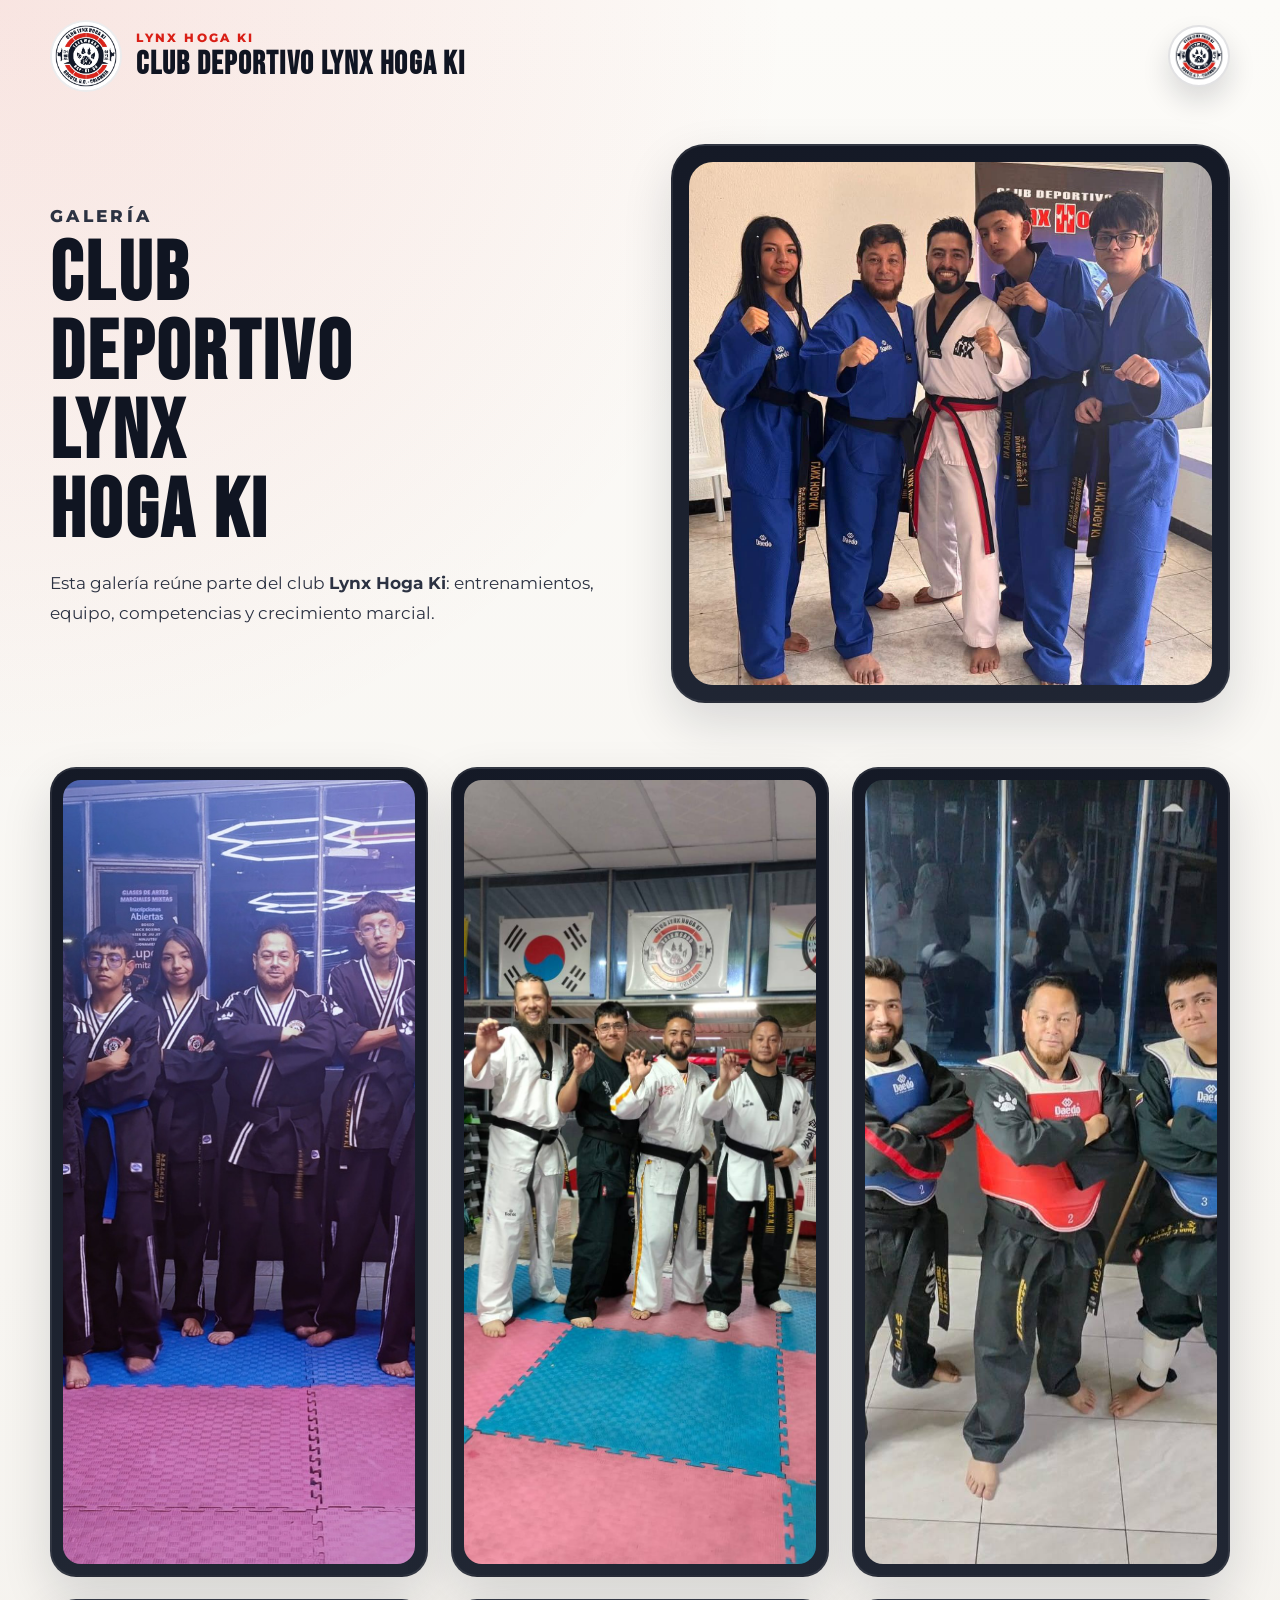
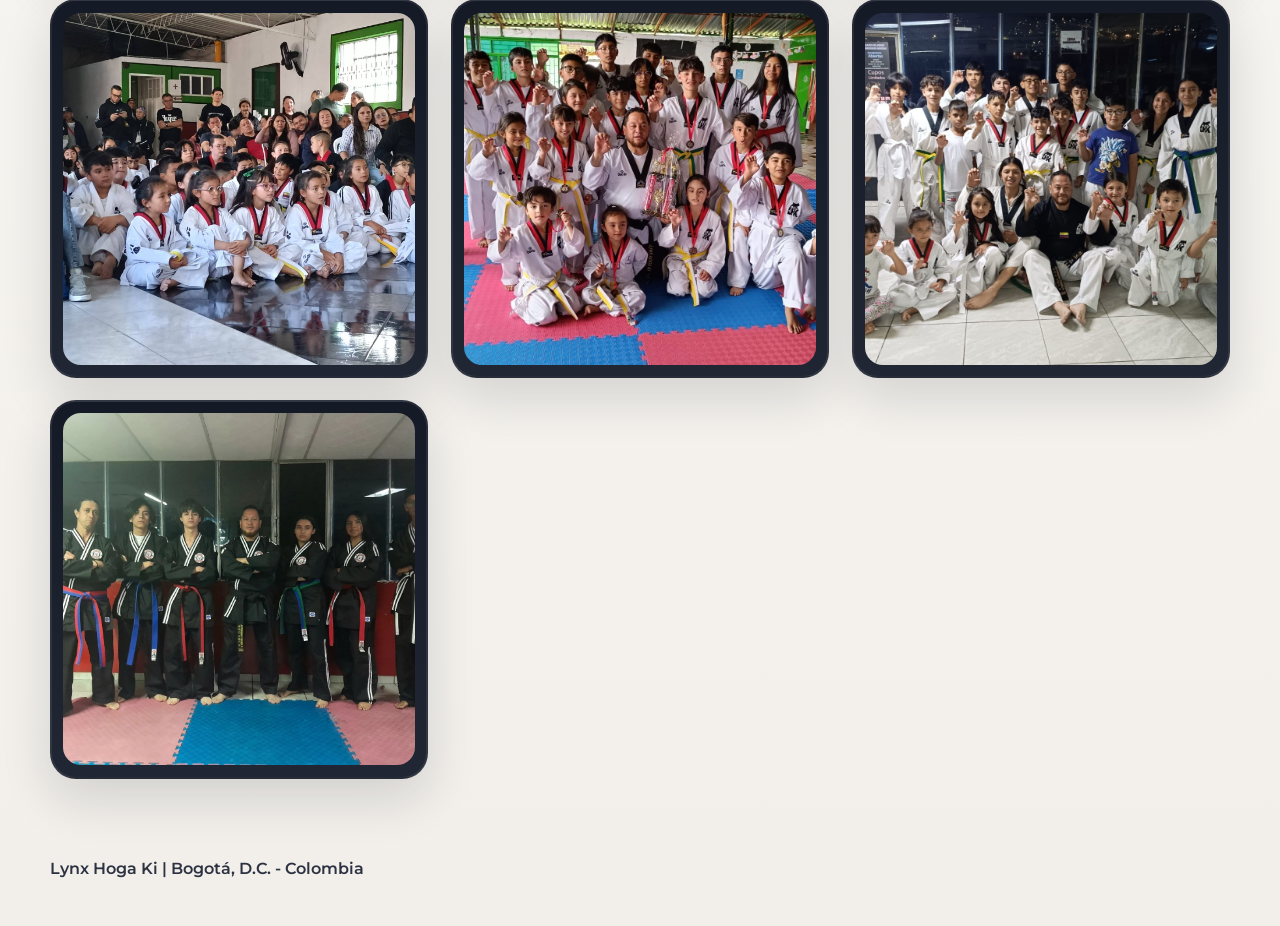
==== album-fotos.html @ c1b417bc "Initial commit" ====
<!DOCTYPE html>
<html lang="es">
<head>
  <meta charset="UTF-8">
  <meta name="viewport" content="width=device-width, initial-scale=1.0">
  <title>Álbum de Fotos | Lynx Hoga Ki</title>
  <meta name="description" content="Álbum de fotos de Lynx Hoga Ki con momentos de entrenamiento, eventos y comunidad marcial.">
  <link rel="icon" type="image/png" href="favicon.png">
  <link rel="preconnect" href="https://fonts.googleapis.com">
  <link rel="preconnect" href="https://fonts.gstatic.com" crossorigin>
  <link href="https://fonts.googleapis.com/css2?family=Bebas+Neue&family=Montserrat:wght@400;500;600;700;800&display=swap" rel="stylesheet">
  <style>
    :root {
      --bg: #f5f3ef;
      --surface: #ffffff;
      --ink: #101522;
      --ink-soft: #2c3242;
      --red: #d91f16;
      --line: rgba(16, 21, 34, 0.12);
      --shadow: 0 20px 50px rgba(16, 21, 34, 0.14);
      --radius: 28px;
      --content: 1180px;
    }

    * {
      box-sizing: border-box;
    }

    body {
      margin: 0;
      font-family: "Montserrat", sans-serif;
      color: var(--ink);
      background:
        radial-gradient(circle at top left, rgba(217, 31, 22, 0.1), transparent 28%),
        linear-gradient(180deg, #fcfbf8 0%, #f2efea 100%);
    }

    img {
      display: block;
      max-width: 100%;
    }

    a {
      color: inherit;
      text-decoration: none;
    }

    .page-shell {
      width: min(calc(100% - 2rem), var(--content));
      margin: 0 auto;
    }

    .topbar {
      display: flex;
      align-items: center;
      justify-content: space-between;
      gap: 1rem;
      padding: 1.25rem 0;
    }

    .brand {
      display: flex;
      align-items: center;
      gap: 0.9rem;
    }

    .brand img {
      width: 72px;
      height: 72px;
      border-radius: 50%;
      border: 2px solid rgba(16, 21, 34, 0.08);
      background: #fff;
    }

    .eyebrow {
      margin: 0 0 0.25rem;
      text-transform: uppercase;
      letter-spacing: 0.2em;
      font-size: 0.74rem;
      font-weight: 800;
      color: var(--red);
    }

    h1,
    h2 {
      margin: 0;
      font-family: "Bebas Neue", sans-serif;
      letter-spacing: 0.04em;
    }

    .brand h1 {
      font-size: 2rem;
      line-height: 1;
    }

    .corner-menu {
      position: relative;
    }

    .corner-menu-toggle {
      width: 62px;
      height: 62px;
      padding: 0.2rem;
      border: 2px solid rgba(16, 21, 34, 0.12);
      border-radius: 50%;
      background: #fff;
      box-shadow: 0 14px 28px rgba(16, 21, 34, 0.14);
      cursor: pointer;
    }

    .corner-menu-toggle img {
      width: 100%;
      height: 100%;
      object-fit: contain;
      border-radius: 50%;
    }

    .corner-menu-panel {
      position: absolute;
      top: calc(100% + 0.8rem);
      right: 0;
      min-width: 220px;
      padding: 0.8rem;
      display: none;
      flex-direction: column;
      gap: 0.35rem;
      background: rgba(255, 255, 255, 0.98);
      border: 1px solid rgba(16, 21, 34, 0.08);
      border-radius: 22px;
      box-shadow: 0 24px 40px rgba(16, 21, 34, 0.18);
      z-index: 20;
    }

    .corner-menu-panel.open {
      display: flex;
    }

    .corner-menu-panel a {
      padding: 0.8rem 0.9rem;
      border-radius: 14px;
      font-weight: 700;
      color: var(--ink);
      transition: background 180ms ease, color 180ms ease;
    }

    .corner-menu-panel a:hover,
    .corner-menu-panel a:focus-visible {
      background: rgba(217, 31, 22, 0.08);
      color: #b9150d;
    }

    .hero {
      display: grid;
      grid-template-columns: 1fr 0.95fr;
      gap: 2rem;
      align-items: center;
      padding: 2rem 0 3rem;
    }

    .hero h2 {
      font-size: clamp(3rem, 7vw, 5.2rem);
      line-height: 0.95;
      max-width: 9ch;
    }

    .hero p {
      color: var(--ink-soft);
      line-height: 1.8;
      font-size: 1.04rem;
    }

    .hero-card {
      background: linear-gradient(180deg, rgba(16, 21, 34, 0.98), rgba(27, 33, 47, 0.98));
      color: #fff;
      border-radius: 34px;
      padding: 1rem;
      box-shadow: var(--shadow);
      border: 2px solid rgba(255, 255, 255, 0.08);
    }

    .hero-card img {
      width: 100%;
      border-radius: 24px;
      aspect-ratio: 1 / 1;
      object-fit: cover;
    }

    .gallery-section {
      padding: 1rem 0 4rem;
    }

    .gallery-grid {
      display: grid;
      grid-template-columns: repeat(3, minmax(0, 1fr));
      gap: 1.4rem;
    }

    .photo-card {
      margin: 0;
      padding: 0.7rem;
      border-radius: 26px;
      background: linear-gradient(180deg, rgba(16, 21, 34, 0.98), rgba(28, 34, 47, 0.98));
      box-shadow: var(--shadow);
      border: 2px solid rgba(255, 255, 255, 0.08);
    }

    .photo-card img {
      width: 100%;
      height: 100%;
      min-height: 280px;
      border-radius: 18px;
      object-fit: cover;
      background: #fff;
      cursor: pointer;
    }

    .lightbox {
      position: fixed;
      inset: 0;
      display: none;
      align-items: center;
      justify-content: center;
      padding: 2rem;
      background: rgba(5, 7, 13, 0.92);
      z-index: 1000;
    }

    .lightbox.open {
      display: flex;
    }

    .lightbox img {
      max-width: min(92vw, 1200px);
      max-height: 88vh;
      border-radius: 24px;
      border: 4px solid rgba(255, 255, 255, 0.12);
      box-shadow: 0 30px 60px rgba(0, 0, 0, 0.35);
      background: #111;
    }

    .lightbox-control {
      position: absolute;
      display: inline-flex;
      align-items: center;
      justify-content: center;
      width: 58px;
      height: 58px;
      border: 0;
      border-radius: 50%;
      background: rgba(255, 255, 255, 0.12);
      color: #fff;
      font-size: 1.8rem;
      font-weight: 800;
      cursor: pointer;
      backdrop-filter: blur(10px);
    }

    .lightbox-control:hover,
    .lightbox-control:focus-visible {
      background: rgba(217, 31, 22, 0.88);
    }

    .lightbox-close {
      top: 1.2rem;
      right: 1.2rem;
    }

    .lightbox-prev {
      left: 1.2rem;
      top: 50%;
      transform: translateY(-50%);
    }

    .lightbox-next {
      right: 1.2rem;
      top: 50%;
      transform: translateY(-50%);
    }

    .footer {
      padding: 0 0 2rem;
      color: var(--ink-soft);
      font-weight: 600;
    }

    @media (max-width: 980px) {
      .hero,
      .gallery-grid {
        grid-template-columns: 1fr;
      }

      .hero h2 {
        max-width: none;
      }
    }
  </style>
</head>
<body>
  <div class="page-shell">
    <header class="topbar">
      <div class="brand">
        <img src="Lynx.jpg" alt="Logo de Lynx Hoga Ki">
        <div>
          <p class="eyebrow">Lynx Hoga Ki</p>
          <h1>Club Deportivo Lynx Hoga Ki</h1>
        </div>
      </div>
      <div class="corner-menu">
        <button class="corner-menu-toggle" type="button" aria-expanded="false" aria-controls="corner-menu-panel" aria-label="Abrir menú">
          <img src="Lynx.jpg" alt="Logo de Lynx Hoga Ki">
        </button>
        <div id="corner-menu-panel" class="corner-menu-panel">
          <a href="index.html">Inicio</a>
          <a href="album-fotos.html">Álbum de fotos</a>
          <a href="eventos.html">Eventos</a>
          <a href="cronograma.html">Cronograma</a>
          <a href="profesores.html">Equipo formativo</a>
        </div>
      </div>
    </header>

    <section class="hero">
      <div>
        <p class="eyebrow">Galería</p>
        <h2>Club Deportivo Lynx Hoga Ki</h2>
        <p>
          Esta galería reúne parte del club <strong>Lynx Hoga Ki</strong>:
          entrenamientos, equipo, competencias y crecimiento marcial.
        </p>
      </div>
      <div class="hero-card">
        <img src="foto.jpg" alt="Grupo de estudiantes de Lynx Hoga Ki en uniforme negro">
      </div>
    </section>

    <section class="gallery-section">
      <div class="gallery-grid">
        <figure class="photo-card">
          <img src="foto1.jpg" alt="Grupo de estudiantes y niños de Lynx Hoga Ki en entrenamiento" data-gallery-image>
        </figure>
        <figure class="photo-card">
          <img src="foto2.jpg" alt="Equipo de Lynx Hoga Ki con medallas y trofeo" data-gallery-image>
        </figure>
        <figure class="photo-card">
          <img src="foto3.jpg" alt="Estudiantes y familias reunidos en evento de la academia" data-gallery-image>
        </figure>
        <figure class="photo-card">
          <img src="foto4.jpg" alt="Practicantes con petos de entrenamiento" data-gallery-image>
        </figure>
        <figure class="photo-card">
          <img src="foto5.jpg" alt="Maestros y practicantes en el tatami" data-gallery-image>
        </figure>
        <figure class="photo-card">
          <img src="foto6.jpg" alt="Grupo de alumnos de Lynx Hoga Ki en uniforme negro" data-gallery-image>
        </figure>
        <figure class="photo-card">
          <img src="foto7.jpg" alt="Practicantes de Lynx Hoga Ki en uniforme azul y blanco" data-gallery-image>
        </figure>
      </div>
    </section>

    <div class="lightbox" id="lightbox" aria-hidden="true">
      <button class="lightbox-control lightbox-close" type="button" aria-label="Cerrar visor">×</button>
      <button class="lightbox-control lightbox-prev" type="button" aria-label="Imagen anterior">‹</button>
      <img id="lightbox-image" src="" alt="">
      <button class="lightbox-control lightbox-next" type="button" aria-label="Imagen siguiente">›</button>
    </div>

    <footer class="footer">
      <p>Lynx Hoga Ki | Bogotá, D.C. - Colombia</p>
    </footer>
  </div>
  <script>
    const menuButton = document.querySelector(".corner-menu-toggle");
    const menuPanel = document.querySelector(".corner-menu-panel");
    const galleryImages = Array.from(document.querySelectorAll("[data-gallery-image]"));
    const lightbox = document.querySelector("#lightbox");
    const lightboxImage = document.querySelector("#lightbox-image");
    const closeButton = document.querySelector(".lightbox-close");
    const prevButton = document.querySelector(".lightbox-prev");
    const nextButton = document.querySelector(".lightbox-next");
    let currentIndex = 0;

    if (menuButton && menuPanel) {
      menuButton.addEventListener("click", () => {
        const isOpen = menuPanel.classList.toggle("open");
        menuButton.setAttribute("aria-expanded", String(isOpen));
      });

      document.addEventListener("click", (event) => {
        const clickedInsideMenu = menuPanel.contains(event.target) || menuButton.contains(event.target);
        if (!clickedInsideMenu) {
          menuPanel.classList.remove("open");
          menuButton.setAttribute("aria-expanded", "false");
        }
      });
    }

    function updateLightbox(index) {
      const image = galleryImages[index];
      if (!image) return;
      currentIndex = index;
      lightboxImage.src = image.src;
      lightboxImage.alt = image.alt;
    }

    function openLightbox(index) {
      updateLightbox(index);
      lightbox.classList.add("open");
      lightbox.setAttribute("aria-hidden", "false");
    }

    function closeLightbox() {
      lightbox.classList.remove("open");
      lightbox.setAttribute("aria-hidden", "true");
      lightboxImage.src = "";
    }

    function showNext() {
      updateLightbox((currentIndex + 1) % galleryImages.length);
    }

    function showPrev() {
      updateLightbox((currentIndex - 1 + galleryImages.length) % galleryImages.length);
    }

    galleryImages.forEach((image, index) => {
      image.addEventListener("click", () => openLightbox(index));
    });

    closeButton.addEventListener("click", closeLightbox);
    nextButton.addEventListener("click", showNext);
    prevButton.addEventListener("click", showPrev);

    lightbox.addEventListener("click", (event) => {
      if (event.target === lightbox) closeLightbox();
    });

    document.addEventListener("keydown", (event) => {
      if (!lightbox.classList.contains("open")) return;
      if (event.key === "Escape") closeLightbox();
      if (event.key === "ArrowRight") showNext();
      if (event.key === "ArrowLeft") showPrev();
    });
  </script>
</body>
</html>
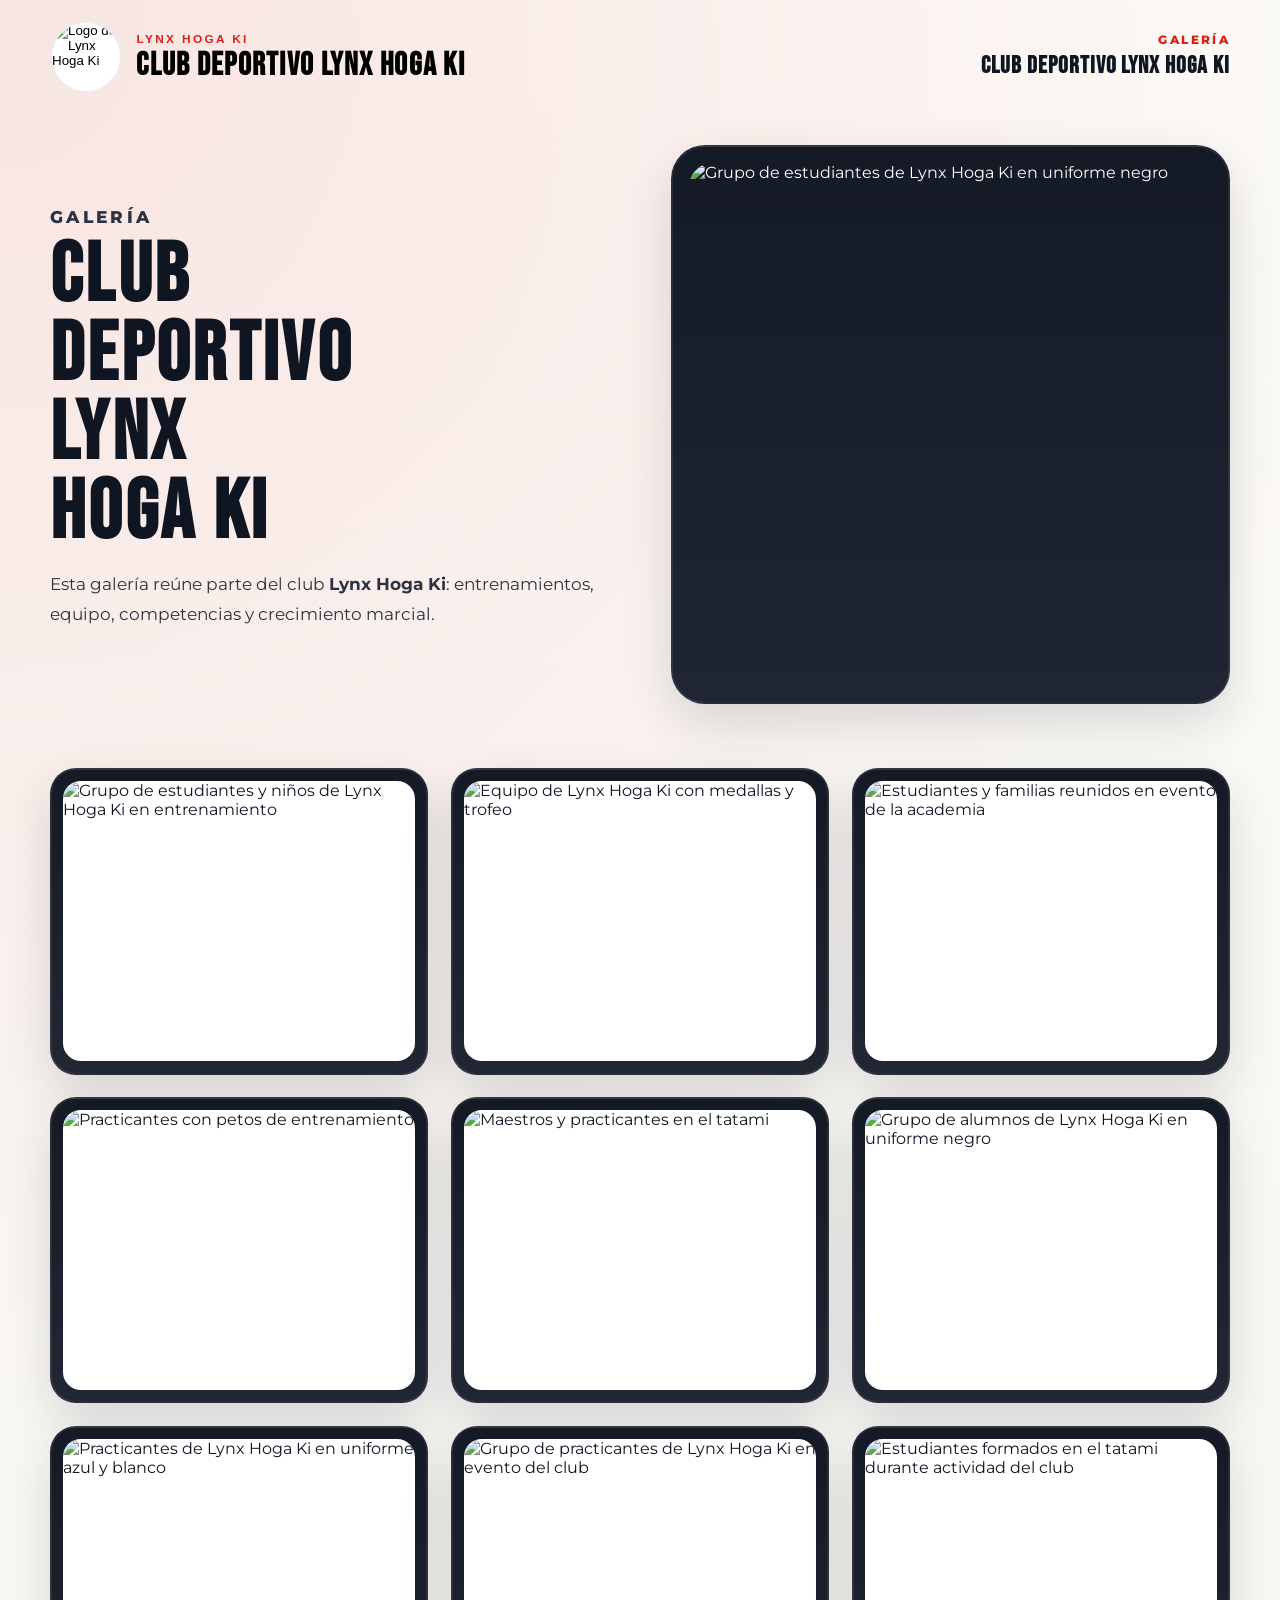
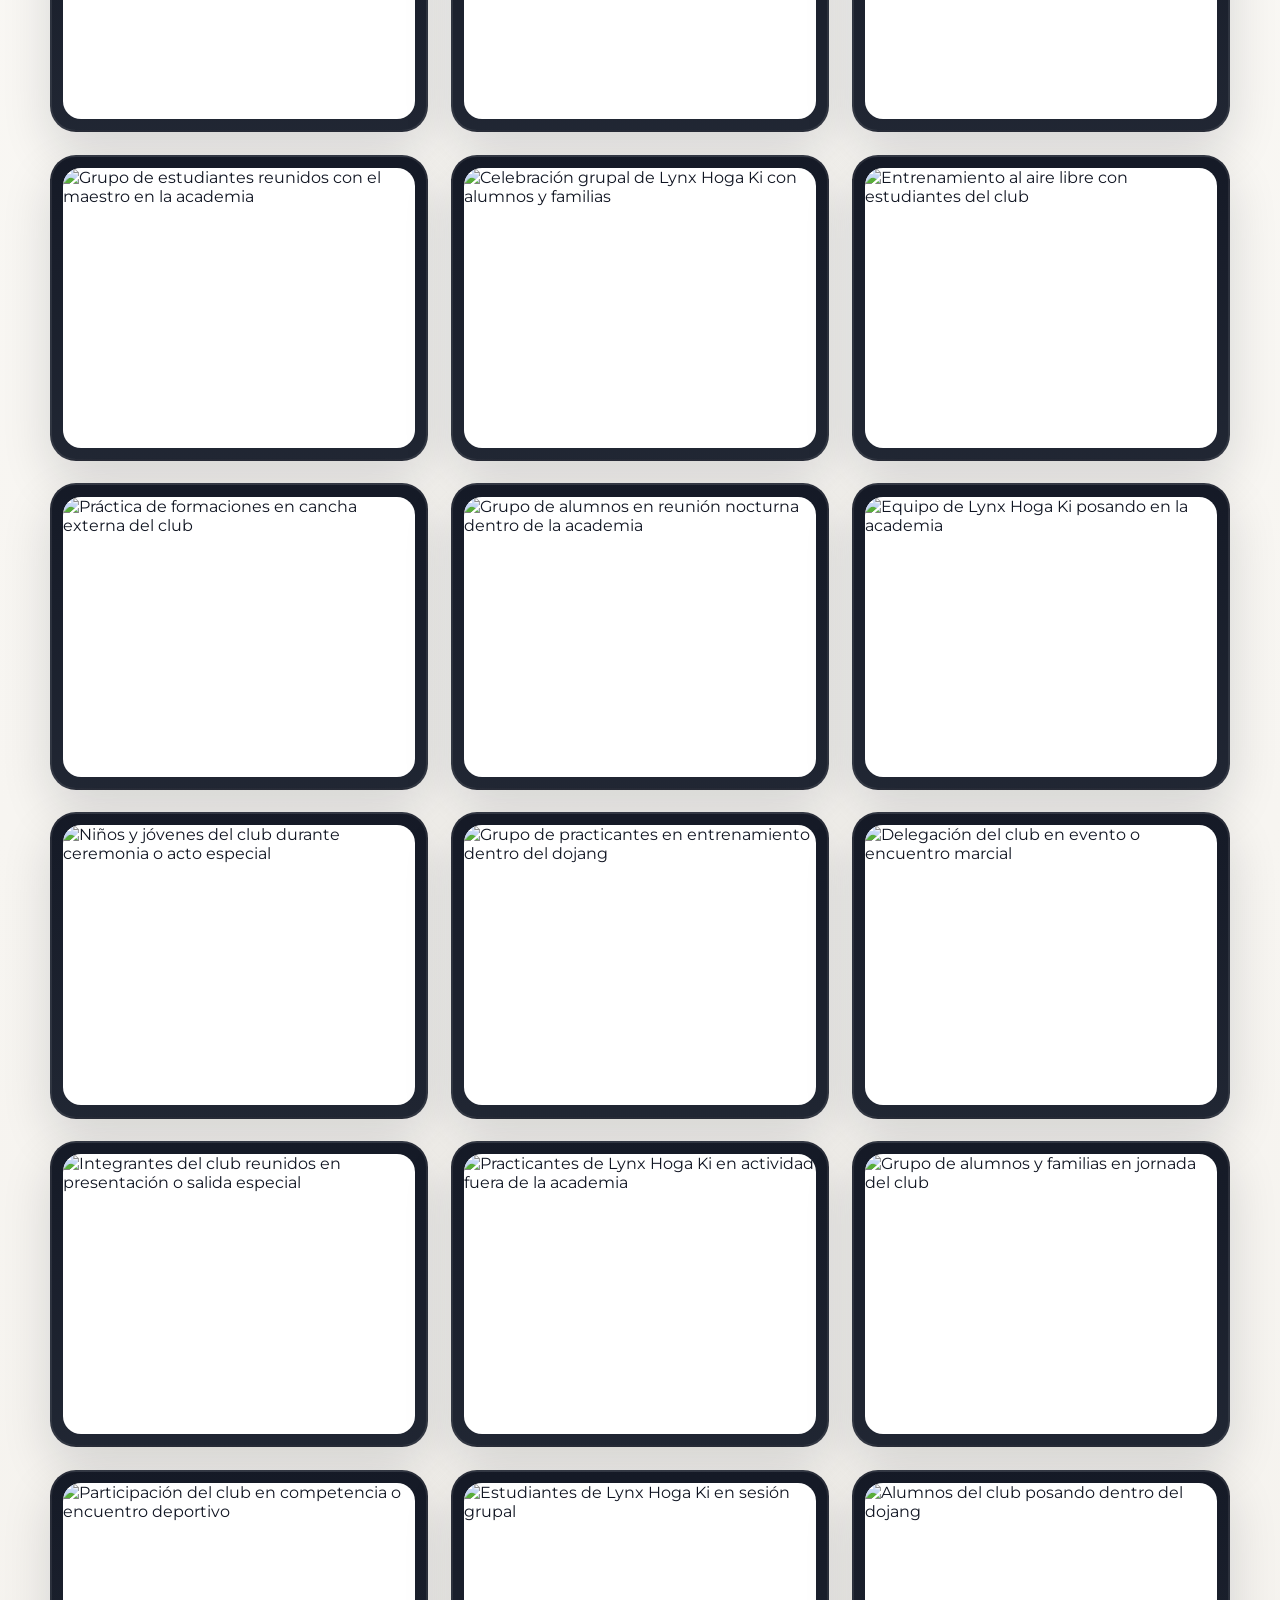
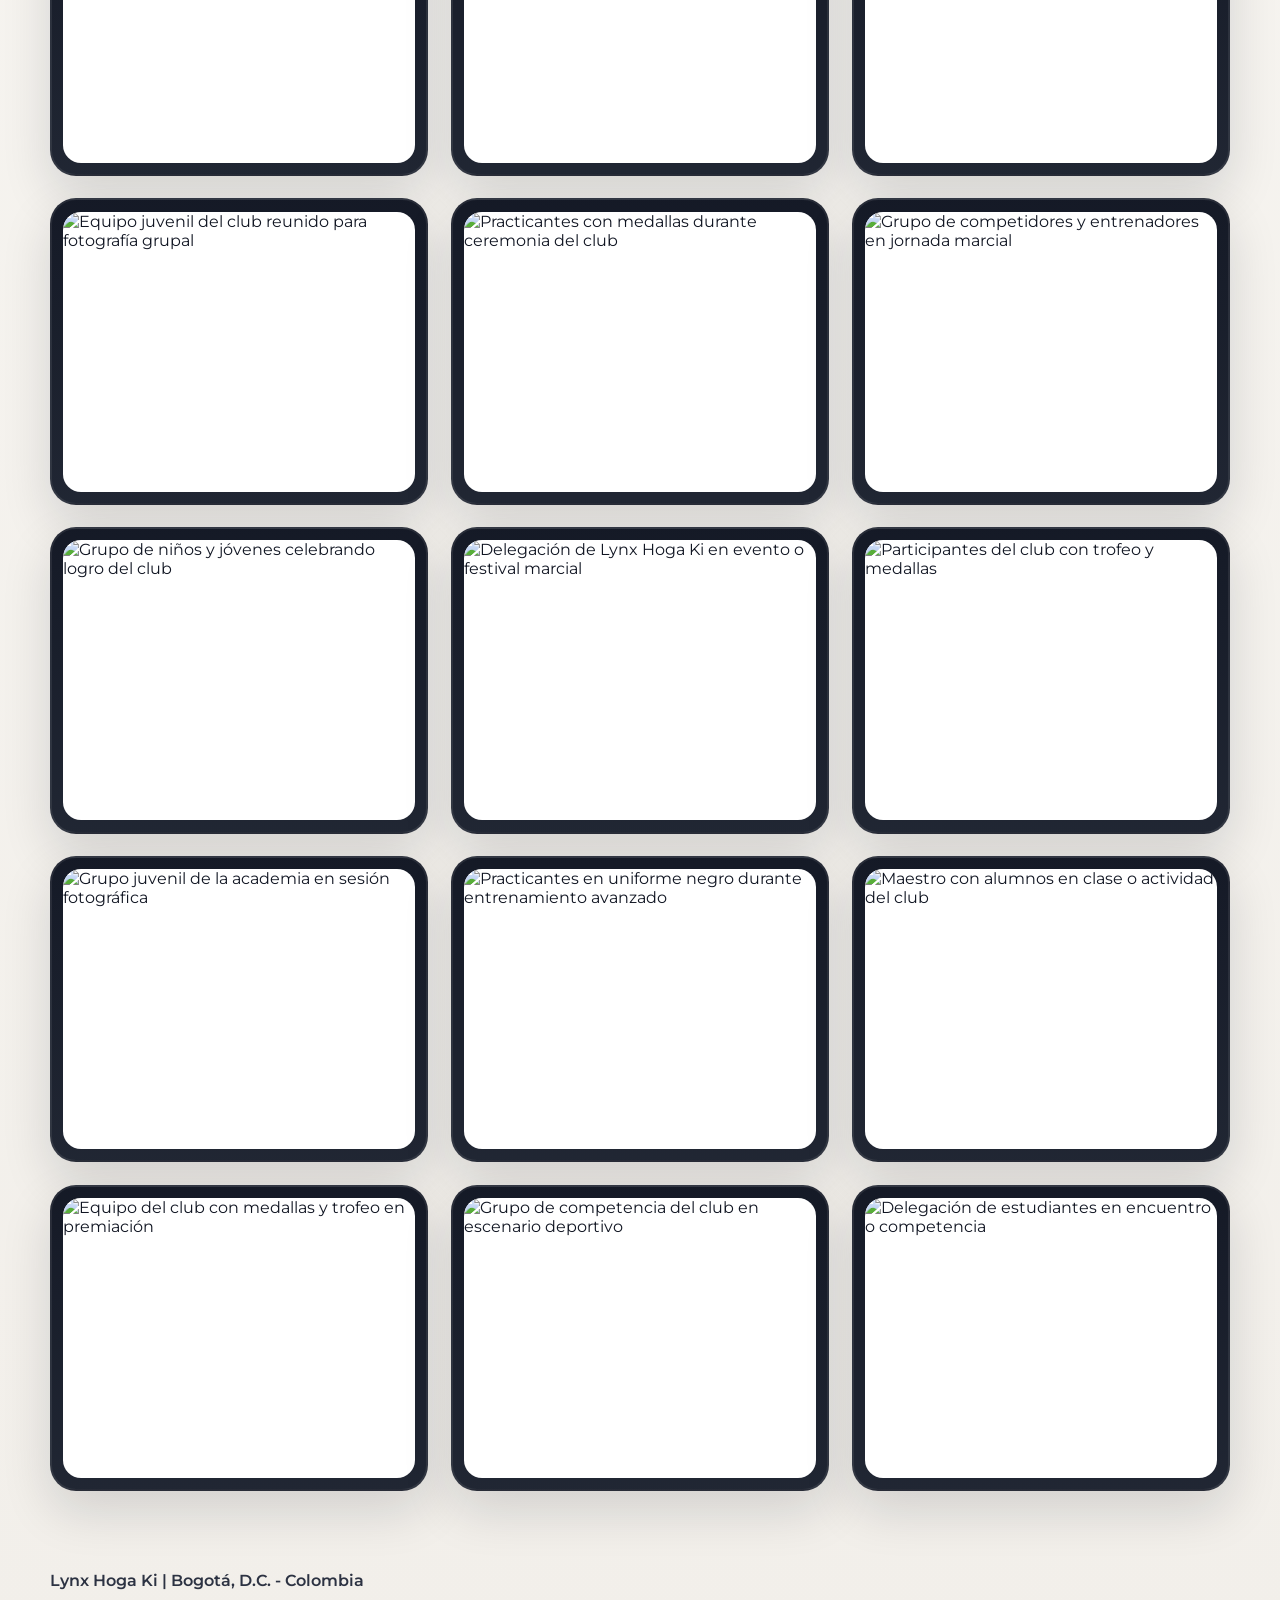
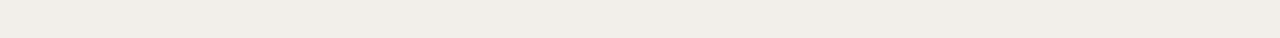
==== commit db07c3ce: "Add files via upload" ====
--- a/album-fotos.html
+++ b/album-fotos.html
@@ -93,32 +93,22 @@
       line-height: 1;
     }
 
-    .corner-menu {
+    .brand-menu {
       position: relative;
     }
 
-    .corner-menu-toggle {
-      width: 62px;
-      height: 62px;
-      padding: 0.2rem;
-      border: 2px solid rgba(16, 21, 34, 0.12);
-      border-radius: 50%;
-      background: #fff;
-      box-shadow: 0 14px 28px rgba(16, 21, 34, 0.14);
+    .brand-menu-toggle {
+      border: 0;
+      padding: 0;
+      background: transparent;
+      text-align: left;
       cursor: pointer;
     }
 
-    .corner-menu-toggle img {
-      width: 100%;
-      height: 100%;
-      object-fit: contain;
-      border-radius: 50%;
-    }
-
-    .corner-menu-panel {
+    .brand-menu-panel {
       position: absolute;
       top: calc(100% + 0.8rem);
-      right: 0;
+      left: 0;
       min-width: 220px;
       padding: 0.8rem;
       display: none;
@@ -131,11 +121,11 @@
       z-index: 20;
     }
 
-    .corner-menu-panel.open {
+    .brand-menu-panel.open {
       display: flex;
     }
 
-    .corner-menu-panel a {
+    .brand-menu-panel a {
       padding: 0.8rem 0.9rem;
       border-radius: 14px;
       font-weight: 700;
@@ -143,10 +133,14 @@
       transition: background 180ms ease, color 180ms ease;
     }
 
-    .corner-menu-panel a:hover,
-    .corner-menu-panel a:focus-visible {
+    .brand-menu-panel a:hover,
+    .brand-menu-panel a:focus-visible {
       background: rgba(217, 31, 22, 0.08);
       color: #b9150d;
+    }
+
+    .page-title {
+      text-align: right;
     }
 
     .hero {
@@ -298,24 +292,26 @@
 <body>
   <div class="page-shell">
     <header class="topbar">
-      <div class="brand">
-        <img src="Lynx.jpg" alt="Logo de Lynx Hoga Ki">
-        <div>
-          <p class="eyebrow">Lynx Hoga Ki</p>
-          <h1>Club Deportivo Lynx Hoga Ki</h1>
-        </div>
-      </div>
-      <div class="corner-menu">
-        <button class="corner-menu-toggle" type="button" aria-expanded="false" aria-controls="corner-menu-panel" aria-label="Abrir menú">
-          <img src="Lynx.jpg" alt="Logo de Lynx Hoga Ki">
+      <div class="brand-menu">
+        <button class="brand-menu-toggle" type="button" aria-expanded="false" aria-controls="brand-menu-panel" aria-label="Abrir menú del club">
+          <div class="brand">
+            <img src="Lynx.jpg" alt="Logo de Lynx Hoga Ki">
+            <div>
+              <p class="eyebrow">Lynx Hoga Ki</p>
+              <h1>Club Deportivo Lynx Hoga Ki</h1>
+            </div>
+          </div>
         </button>
-        <div id="corner-menu-panel" class="corner-menu-panel">
+        <div id="brand-menu-panel" class="brand-menu-panel">
           <a href="index.html">Inicio</a>
           <a href="album-fotos.html">Álbum de fotos</a>
-          <a href="eventos.html">Eventos</a>
           <a href="cronograma.html">Cronograma</a>
           <a href="profesores.html">Equipo formativo</a>
         </div>
+      </div>
+      <div class="page-title">
+        <p class="eyebrow">Galería</p>
+        <h2>Club Deportivo Lynx Hoga Ki</h2>
       </div>
     </header>
 
@@ -356,6 +352,93 @@
         <figure class="photo-card">
           <img src="foto7.jpg" alt="Practicantes de Lynx Hoga Ki en uniforme azul y blanco" data-gallery-image>
         </figure>
+        <figure class="photo-card">
+          <img src="GIRLS.jpeg" alt="Grupo de practicantes de Lynx Hoga Ki en evento del club" data-gallery-image>
+        </figure>
+        <figure class="photo-card">
+          <img src="IMG-20260314-WA0024.jpg" alt="Estudiantes formados en el tatami durante actividad del club" data-gallery-image>
+        </figure>
+        <figure class="photo-card">
+          <img src="IMG-20260313-WA0048.jpg" alt="Grupo de estudiantes reunidos con el maestro en la academia" data-gallery-image>
+        </figure>
+        <figure class="photo-card">
+          <img src="IMG-20260313-WA0037.jpg" alt="Celebración grupal de Lynx Hoga Ki con alumnos y familias" data-gallery-image>
+        </figure>
+        <figure class="photo-card">
+          <img src="IMG-20251129-WA0016.jpg" alt="Entrenamiento al aire libre con estudiantes del club" data-gallery-image>
+        </figure>
+        <figure class="photo-card">
+          <img src="IMG-20251129-WA0010.jpg" alt="Práctica de formaciones en cancha externa del club" data-gallery-image>
+        </figure>
+        <figure class="photo-card">
+          <img src="IMG-20251029-WA0046.jpg" alt="Grupo de alumnos en reunión nocturna dentro de la academia" data-gallery-image>
+        </figure>
+        <figure class="photo-card">
+          <img src="IMG-20251029-WA0040.jpg" alt="Equipo de Lynx Hoga Ki posando en la academia" data-gallery-image>
+        </figure>
+        <figure class="photo-card">
+          <img src="IMG-20251019-WA0022.jpg" alt="Niños y jóvenes del club durante ceremonia o acto especial" data-gallery-image>
+        </figure>
+        <figure class="photo-card">
+          <img src="IMG-20251018-WA0022.jpg" alt="Grupo de practicantes en entrenamiento dentro del dojang" data-gallery-image>
+        </figure>
+        <figure class="photo-card">
+          <img src="IMG-20250914-WA0035.jpg" alt="Delegación del club en evento o encuentro marcial" data-gallery-image>
+        </figure>
+        <figure class="photo-card">
+          <img src="IMG-20250914-WA0030.jpg" alt="Integrantes del club reunidos en presentación o salida especial" data-gallery-image>
+        </figure>
+        <figure class="photo-card">
+          <img src="IMG-20250914-WA0031.jpg" alt="Practicantes de Lynx Hoga Ki en actividad fuera de la academia" data-gallery-image>
+        </figure>
+        <figure class="photo-card">
+          <img src="IMG-20250914-WA0029.jpg" alt="Grupo de alumnos y familias en jornada del club" data-gallery-image>
+        </figure>
+        <figure class="photo-card">
+          <img src="IMG-20250914-WA0021.jpg" alt="Participación del club en competencia o encuentro deportivo" data-gallery-image>
+        </figure>
+        <figure class="photo-card">
+          <img src="IMG-20250811-WA0053.jpg" alt="Estudiantes de Lynx Hoga Ki en sesión grupal" data-gallery-image>
+        </figure>
+        <figure class="photo-card">
+          <img src="IMG-20250811-WA0007.jpg" alt="Alumnos del club posando dentro del dojang" data-gallery-image>
+        </figure>
+        <figure class="photo-card">
+          <img src="IMG-20250811-WA0005.jpg" alt="Equipo juvenil del club reunido para fotografía grupal" data-gallery-image>
+        </figure>
+        <figure class="photo-card">
+          <img src="IMG-20250629-WA0033.jpg" alt="Practicantes con medallas durante ceremonia del club" data-gallery-image>
+        </figure>
+        <figure class="photo-card">
+          <img src="IMG-20250629-WA0003.jpg" alt="Grupo de competidores y entrenadores en jornada marcial" data-gallery-image>
+        </figure>
+        <figure class="photo-card">
+          <img src="IMG-20250216-WA0058.jpg" alt="Grupo de niños y jóvenes celebrando logro del club" data-gallery-image>
+        </figure>
+        <figure class="photo-card">
+          <img src="IMG-20250215-WA0104.jpg" alt="Delegación de Lynx Hoga Ki en evento o festival marcial" data-gallery-image>
+        </figure>
+        <figure class="photo-card">
+          <img src="IMG-20250215-WA0089.jpg" alt="Participantes del club con trofeo y medallas" data-gallery-image>
+        </figure>
+        <figure class="photo-card">
+          <img src="IMG-20250207-WA0021.jpg" alt="Grupo juvenil de la academia en sesión fotográfica" data-gallery-image>
+        </figure>
+        <figure class="photo-card">
+          <img src="IMG-20250117-WA0014.jpg" alt="Practicantes en uniforme negro durante entrenamiento avanzado" data-gallery-image>
+        </figure>
+        <figure class="photo-card">
+          <img src="IMG-20241210-WA0007.jpg" alt="Maestro con alumnos en clase o actividad del club" data-gallery-image>
+        </figure>
+        <figure class="photo-card">
+          <img src="IMG-20241109-WA0005.jpg" alt="Equipo del club con medallas y trofeo en premiación" data-gallery-image>
+        </figure>
+        <figure class="photo-card">
+          <img src="IMG-20240825-WA0001.jpg" alt="Grupo de competencia del club en escenario deportivo" data-gallery-image>
+        </figure>
+        <figure class="photo-card">
+          <img src="IMG-20240805-WA0019.jpg" alt="Delegación de estudiantes en encuentro o competencia" data-gallery-image>
+        </figure>
       </div>
     </section>
 
@@ -371,8 +454,8 @@
     </footer>
   </div>
   <script>
-    const menuButton = document.querySelector(".corner-menu-toggle");
-    const menuPanel = document.querySelector(".corner-menu-panel");
+    const menuButton = document.querySelector(".brand-menu-toggle");
+    const menuPanel = document.querySelector(".brand-menu-panel");
     const galleryImages = Array.from(document.querySelectorAll("[data-gallery-image]"));
     const lightbox = document.querySelector("#lightbox");
     const lightboxImage = document.querySelector("#lightbox-image");
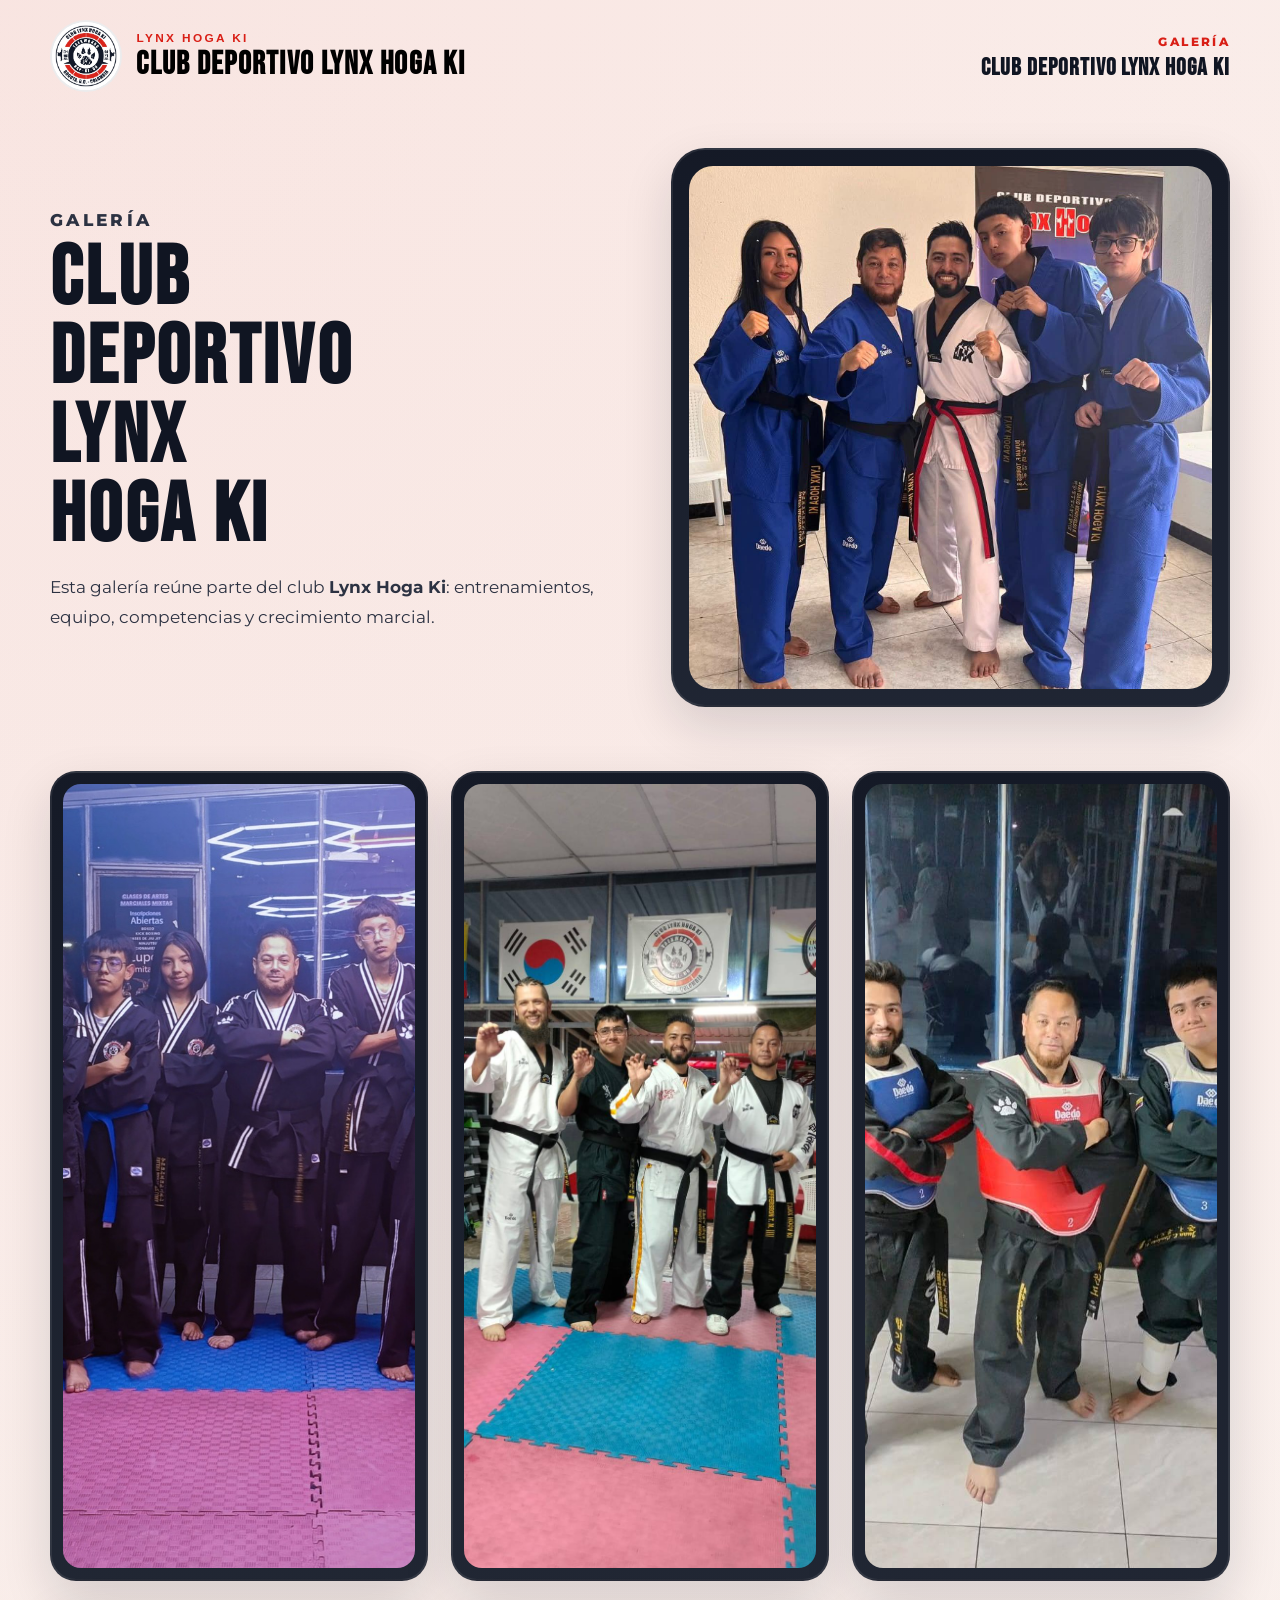
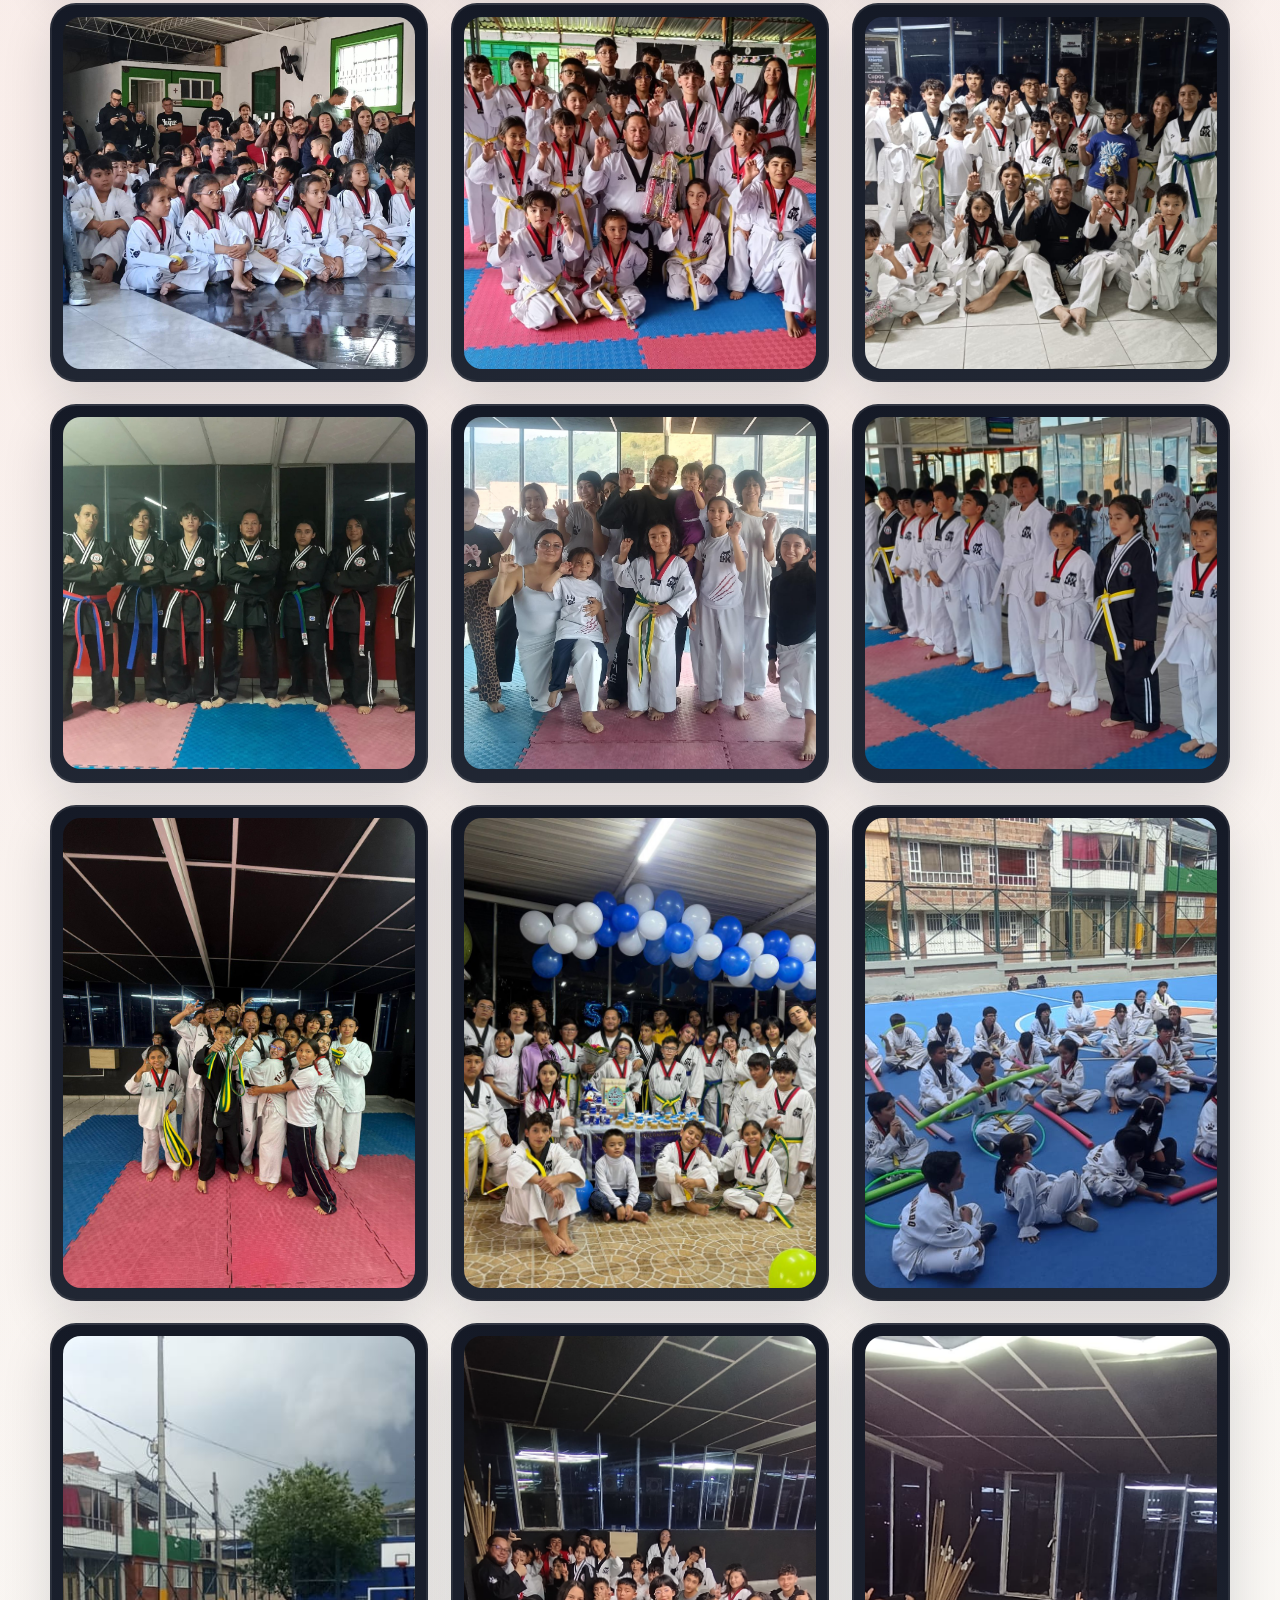
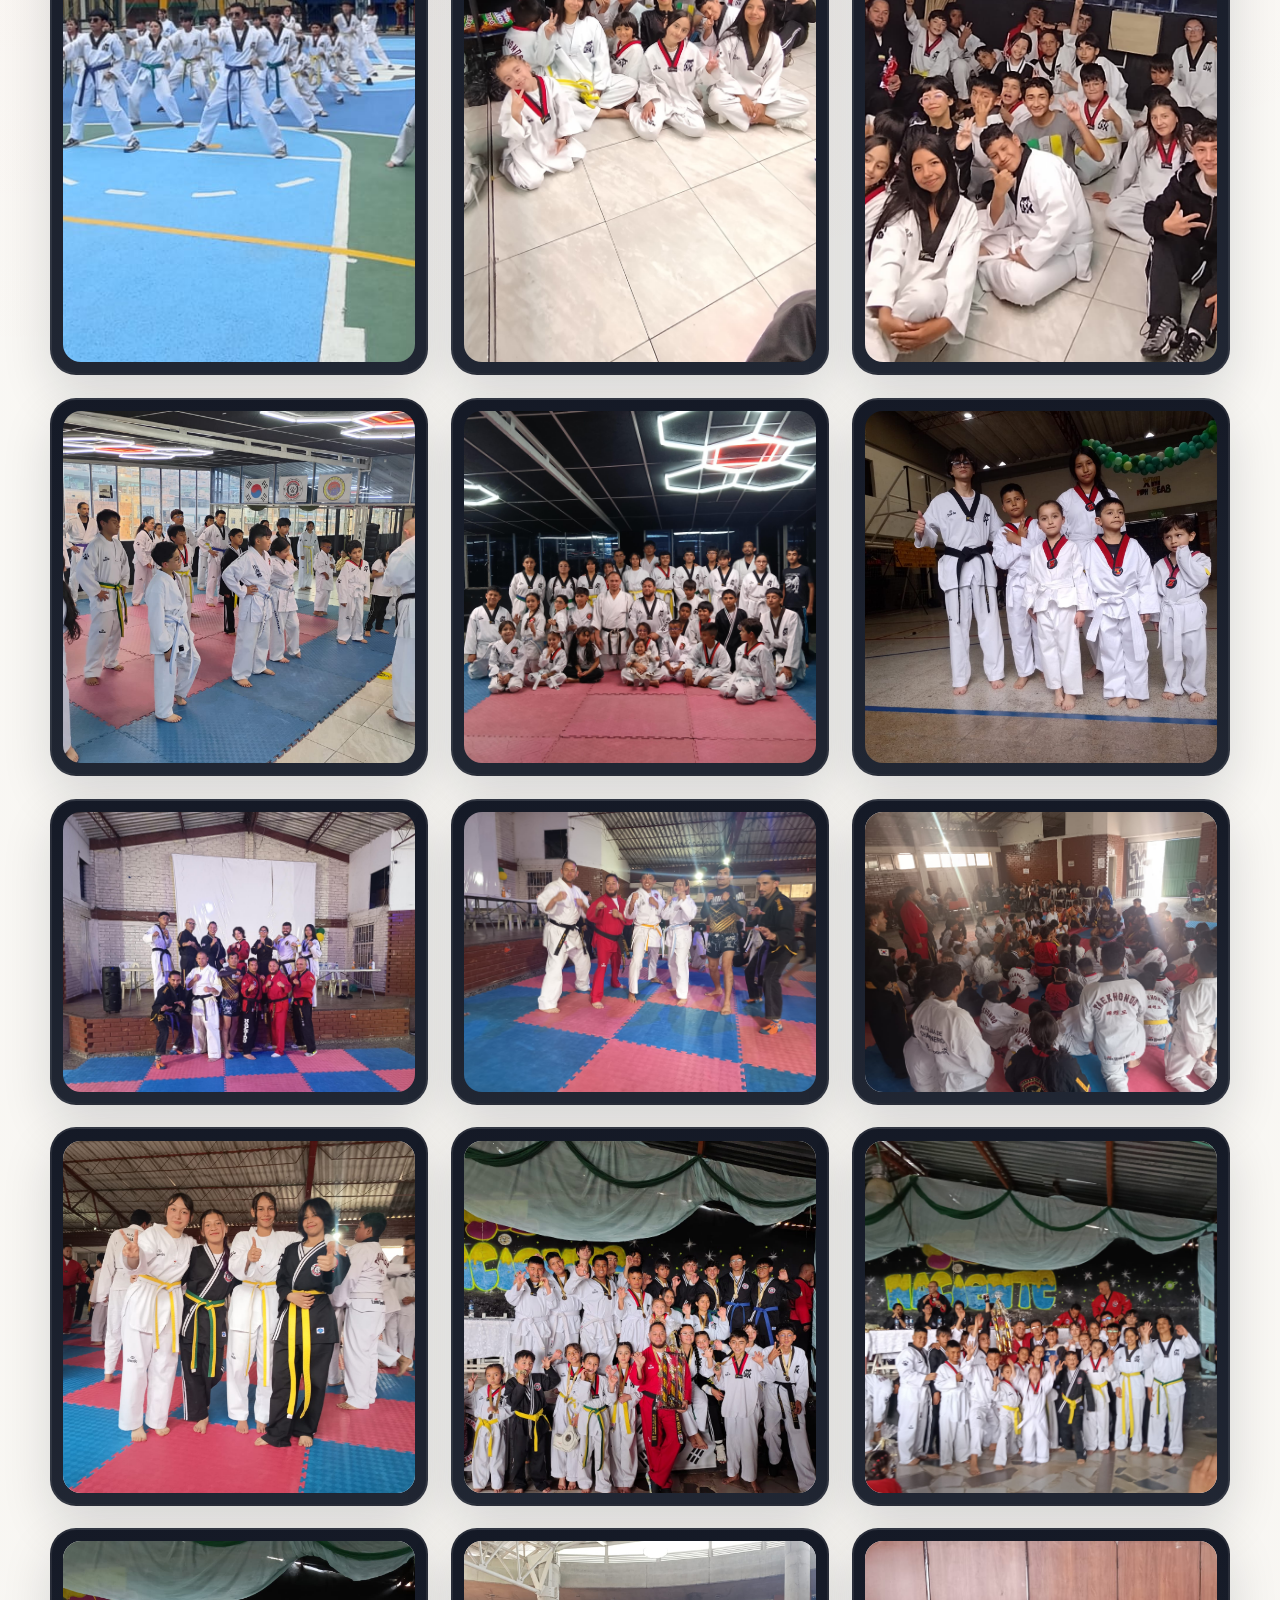
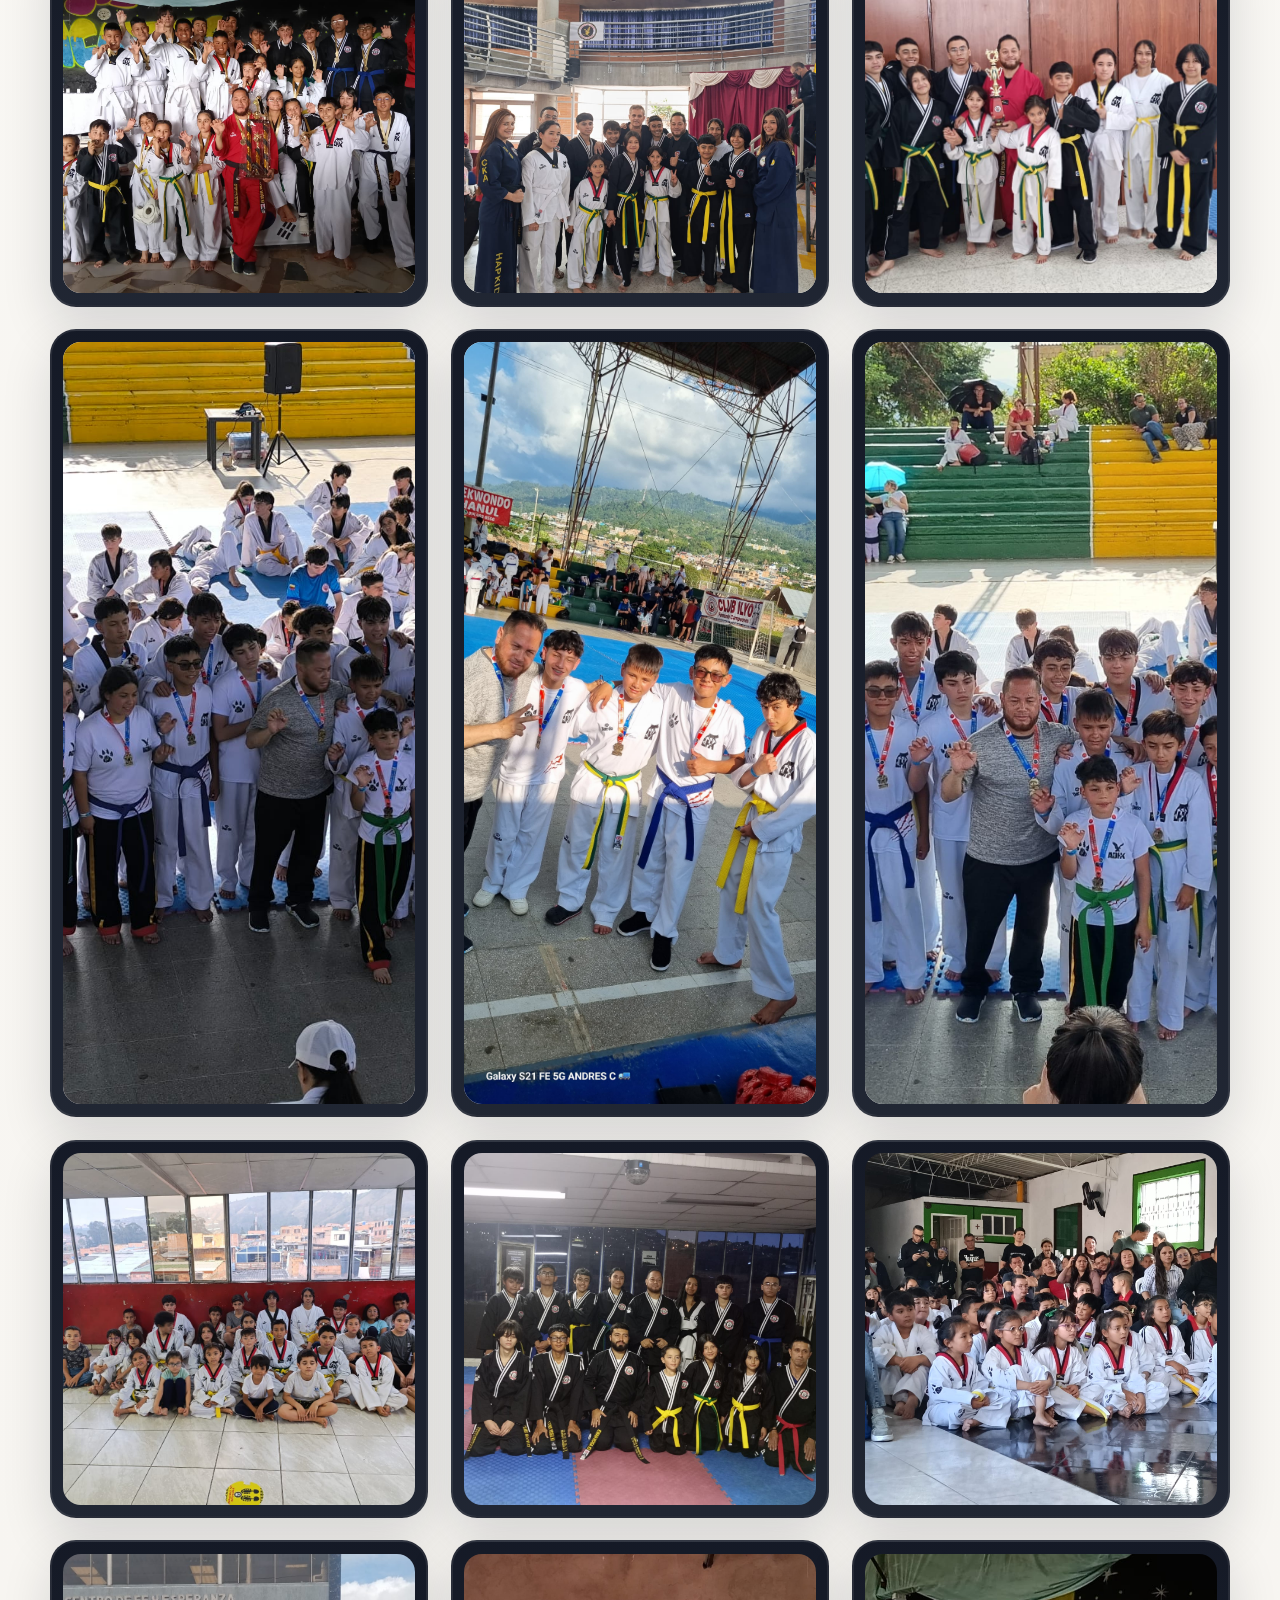
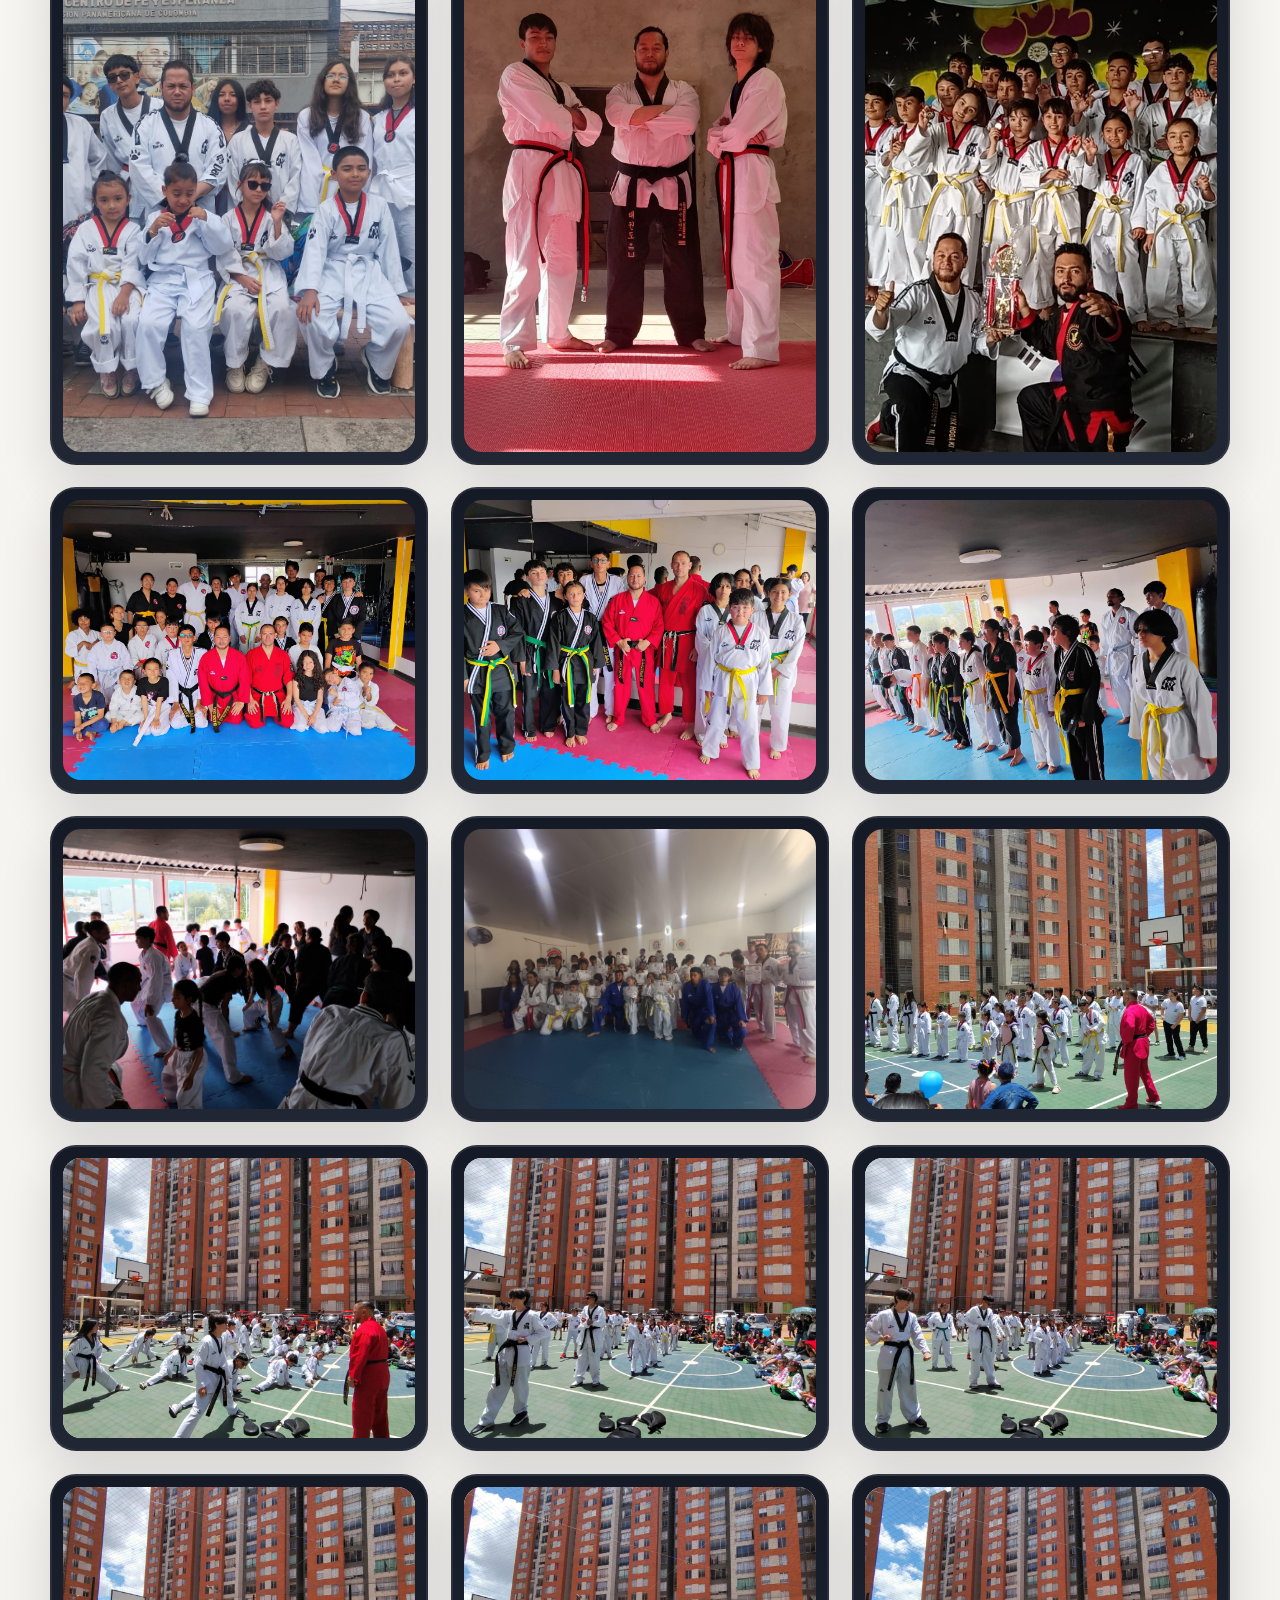
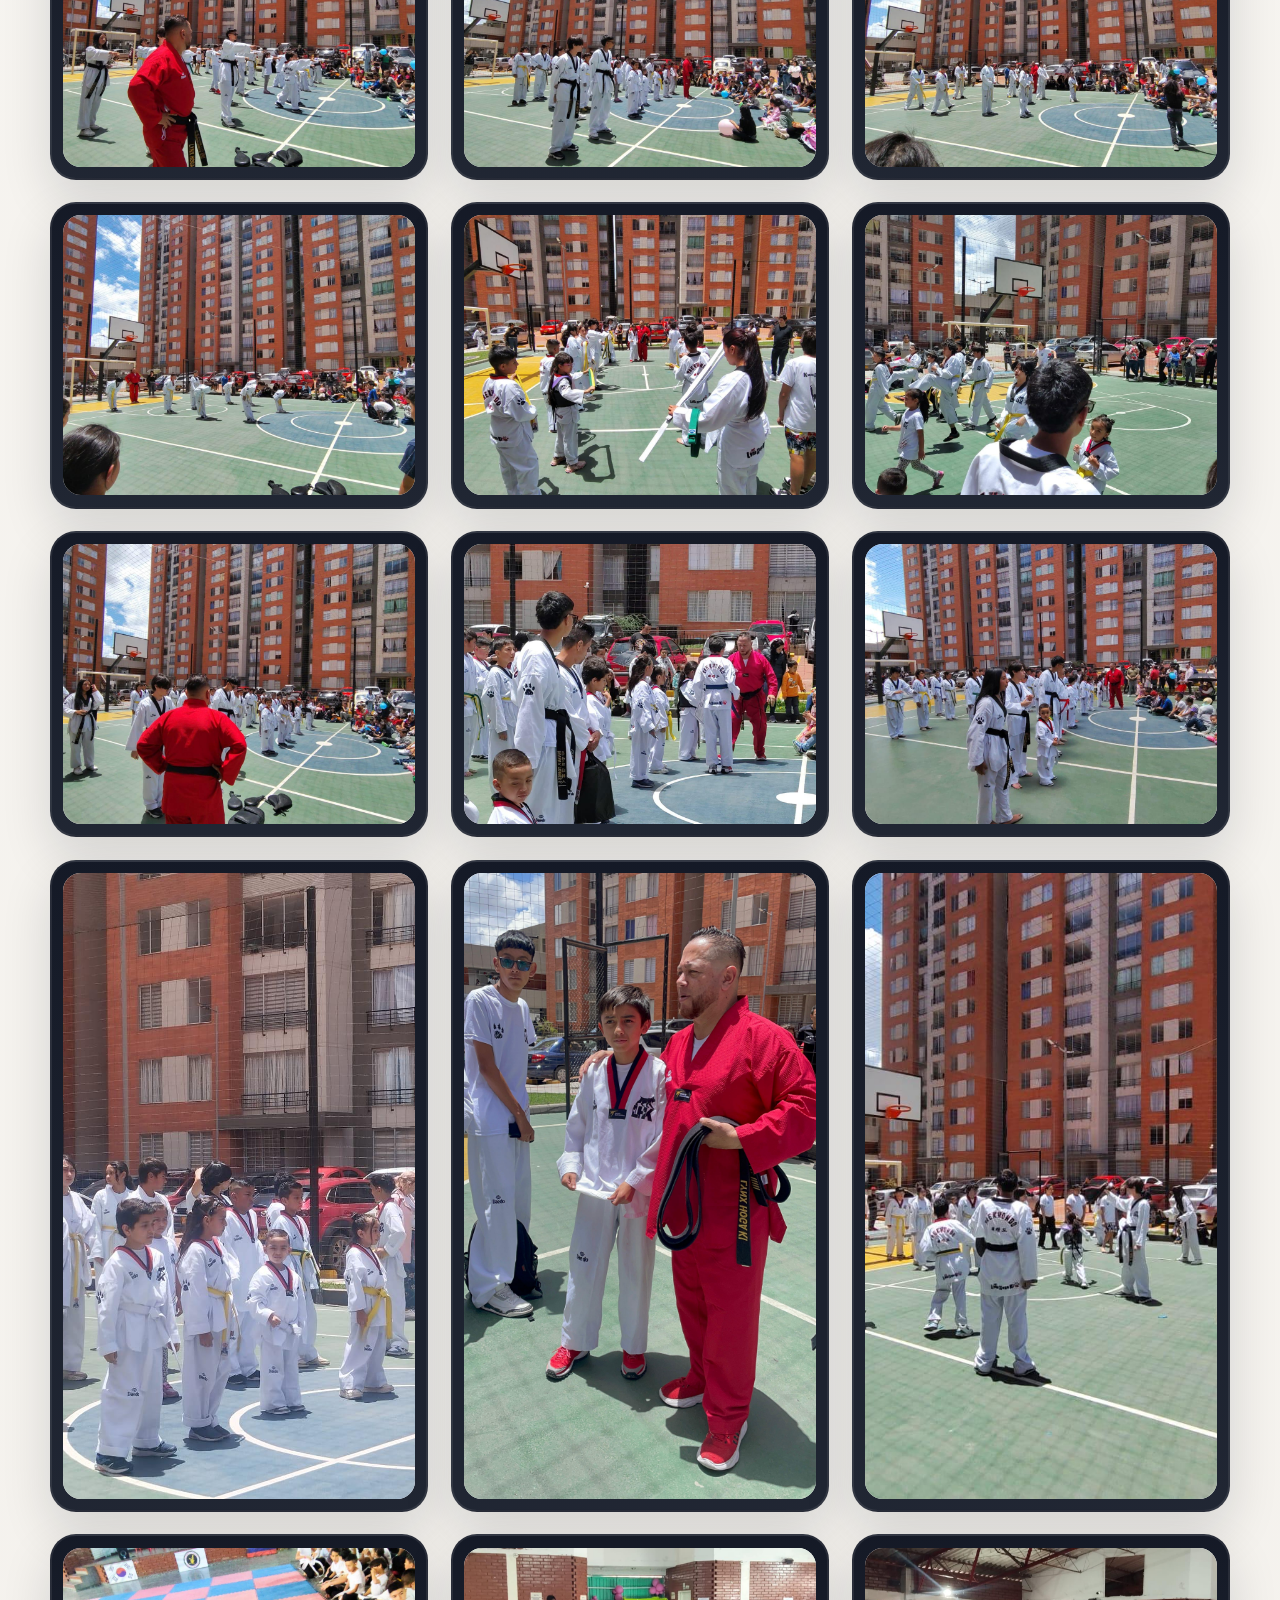
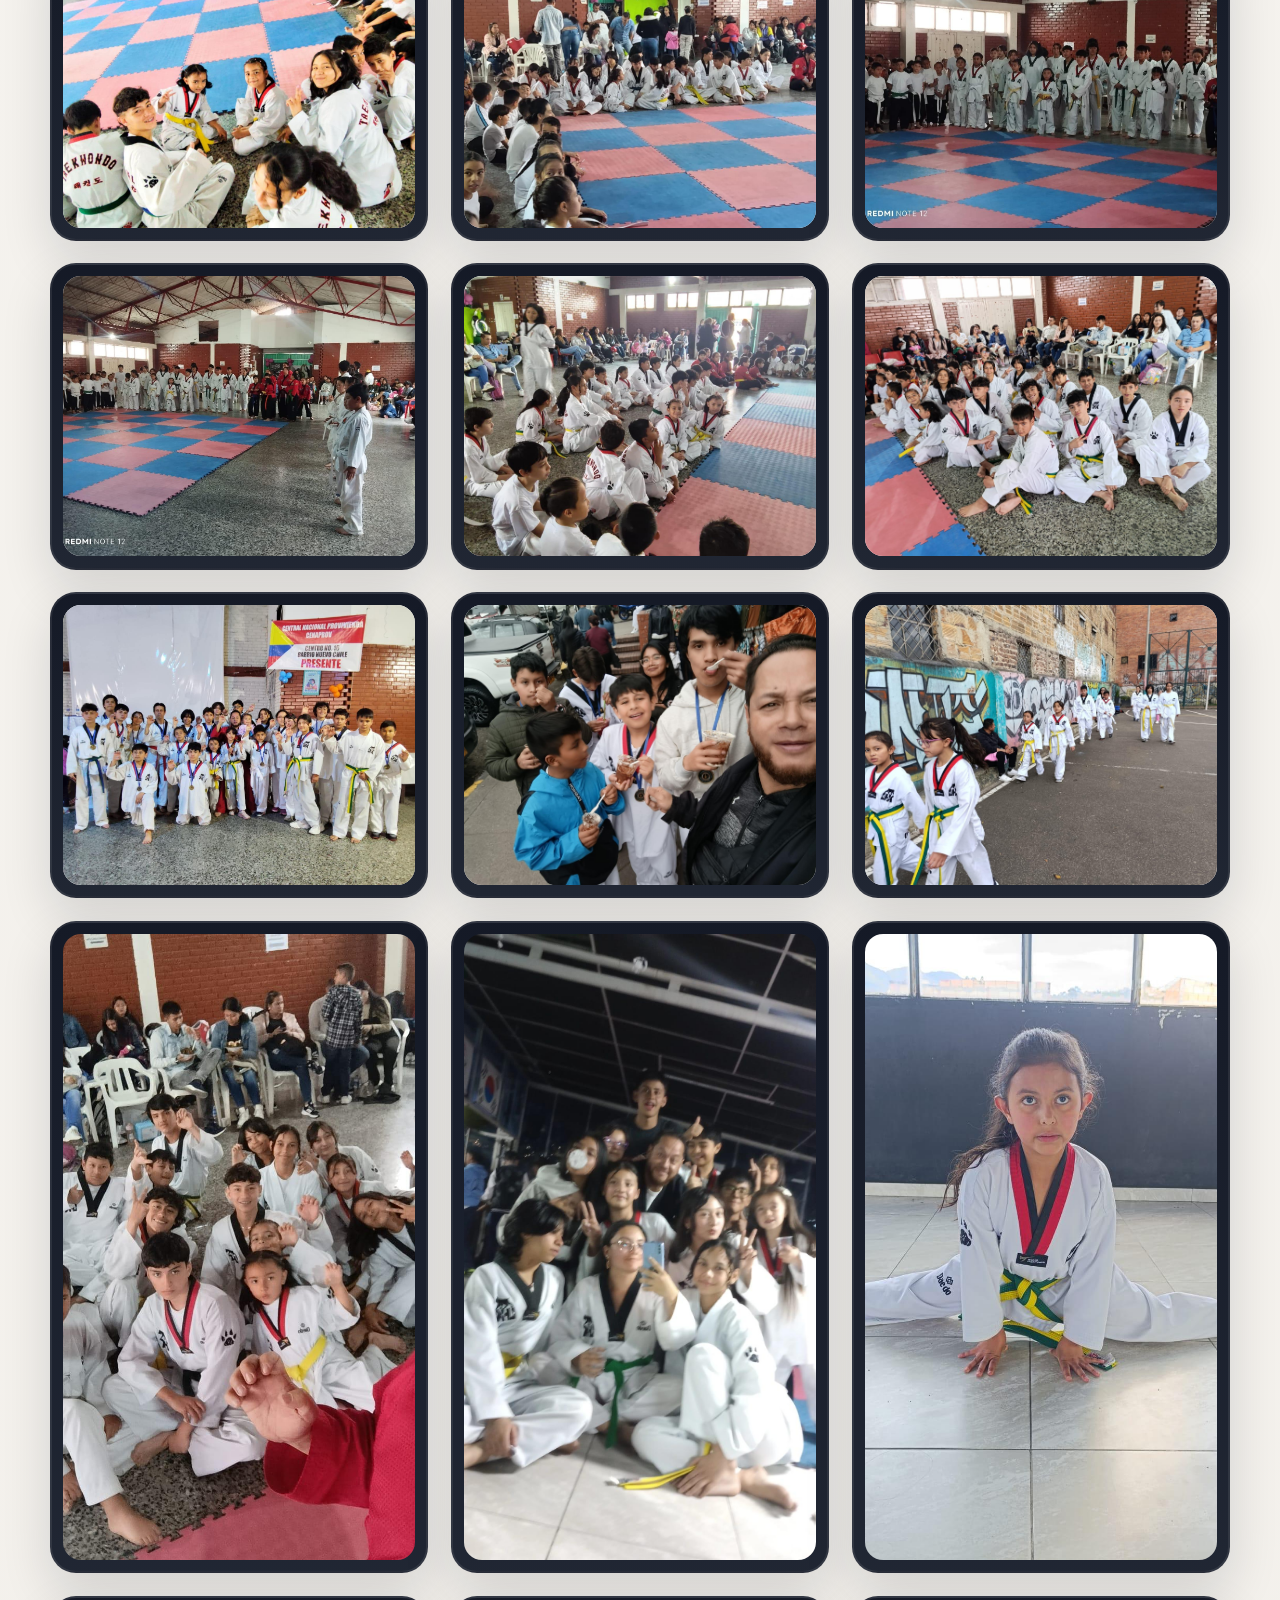
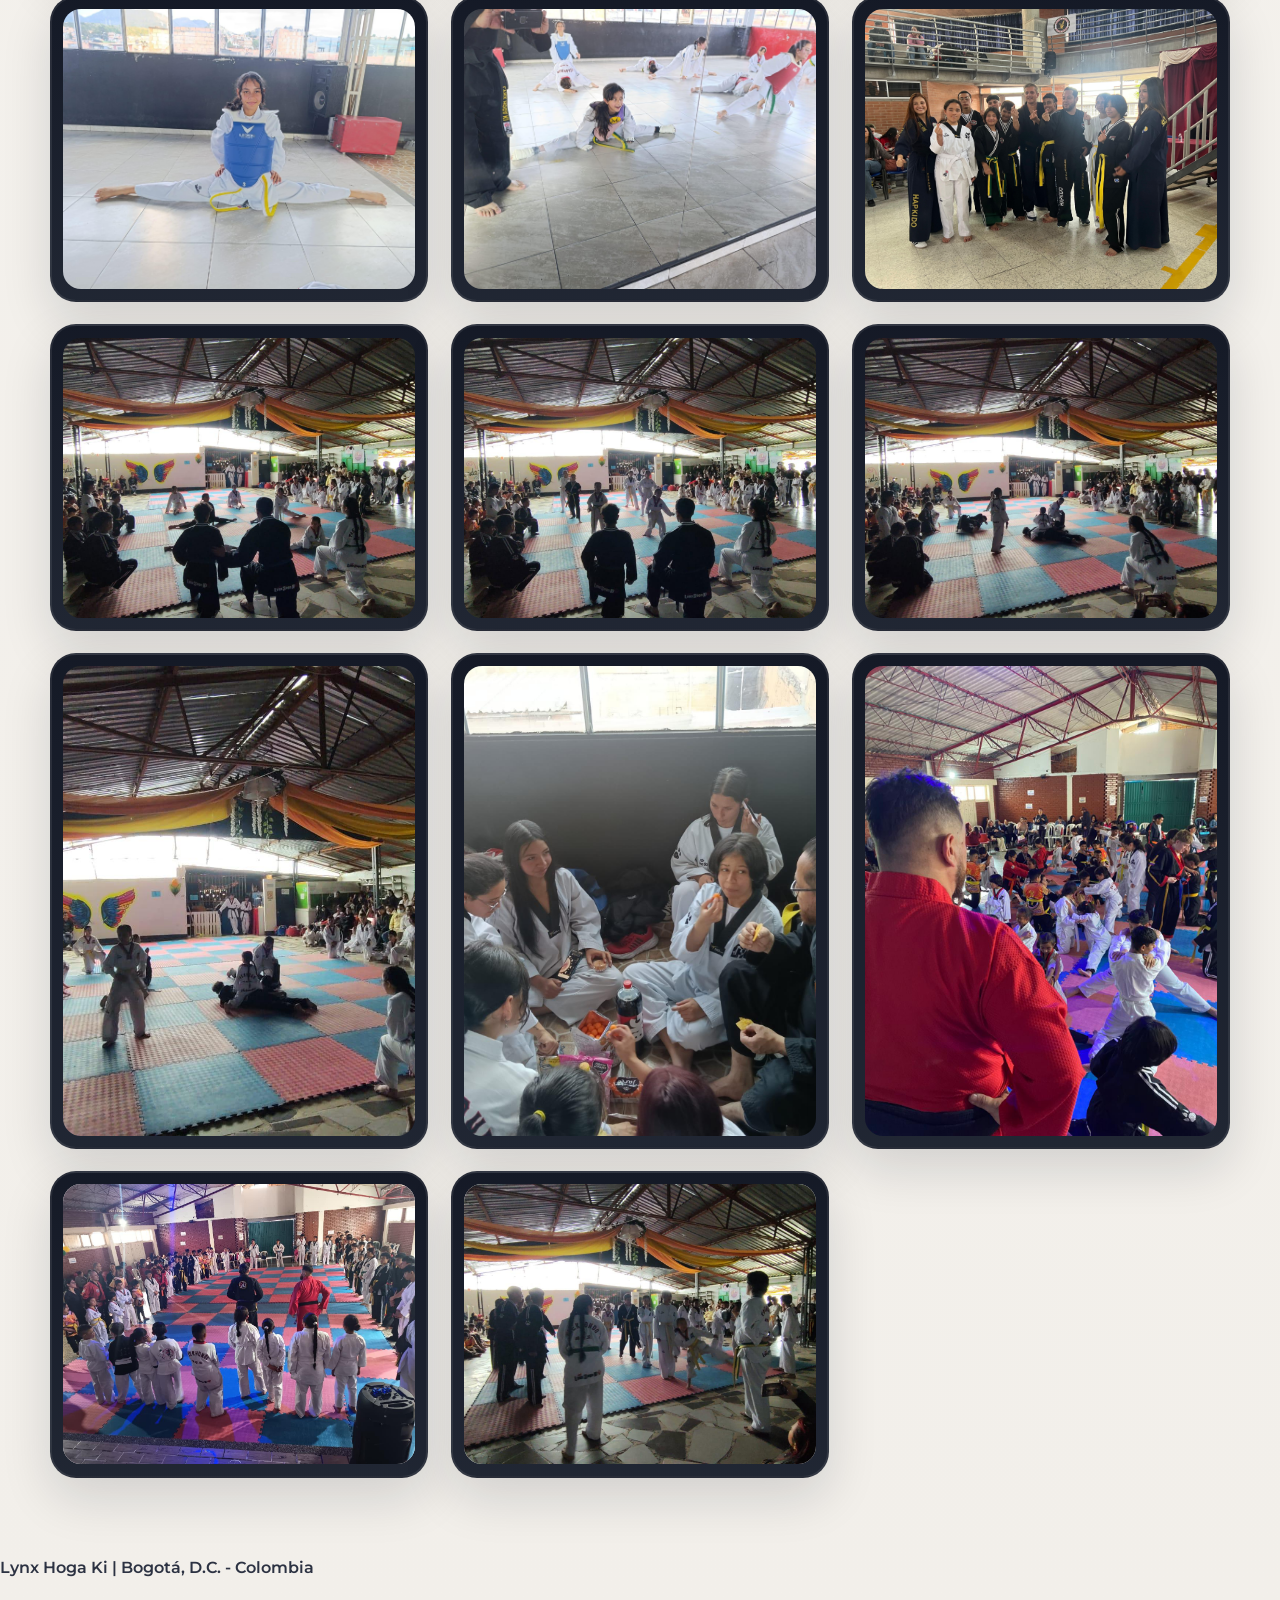
==== commit 56398994: "Mas imagenes Se agrega mas contenido a la pagina" ====
--- a/album-fotos.html
+++ b/album-fotos.html
@@ -439,6 +439,146 @@
         <figure class="photo-card">
           <img src="IMG-20240805-WA0019.jpg" alt="Delegación de estudiantes en encuentro o competencia" data-gallery-image>
         </figure>
+                <figure class="photo-card">
+          <img src="examenes-ascenso-54.jpeg" alt="Delegación de estudiantes en encuentro o competencia" data-gallery-image>
+        </figure>
+         <figure class="photo-card">
+          <img src="examenes-ascenso-55.jpeg" alt="Delegación de estudiantes en encuentro o competencia" data-gallery-image>
+        </figure>
+         <figure class="photo-card">
+          <img src="examenes-ascenso-56.jpeg" alt="Delegación de estudiantes en encuentro o competencia" data-gallery-image>
+        </figure>
+         <figure class="photo-card">
+          <img src="examenes-ascenso-57.jpeg" alt="Delegación de estudiantes en encuentro o competencia" data-gallery-image>
+        </figure>
+         <figure class="photo-card">
+          <img src="examenes-ascenso-58.jpeg" alt="Delegación de estudiantes en encuentro o competencia" data-gallery-image>
+        </figure>
+         <figure class="photo-card">
+          <img src="examenes-ascenso-59.jpeg" alt="Delegación de estudiantes en encuentro o competencia" data-gallery-image>
+        </figure>
+         <figure class="photo-card">
+          <img src="examenes-ascenso-60.jpeg" alt="Delegación de estudiantes en encuentro o competencia" data-gallery-image>
+        </figure>
+         <figure class="photo-card">
+          <img src="examenes-ascenso-61.jpeg" alt="Delegación de estudiantes en encuentro o competencia" data-gallery-image>
+        </figure>
+         <figure class="photo-card">
+          <img src="examenes-ascenso-62.jpeg" alt="Delegación de estudiantes en encuentro o competencia" data-gallery-image>
+        </figure>
+         <figure class="photo-card">
+          <img src="examenes-ascenso-63.jpeg" alt="Delegación de estudiantes en encuentro o competencia" data-gallery-image>
+        </figure>
+        <figure class="photo-card">
+          <img src="examenes-ascenso-64.jpeg" alt="Delegación de estudiantes en encuentro o competencia" data-gallery-image>
+          </figure>
+          <figure class="photo-card">
+            <img src="examenes-ascenso-65.jpeg" alt="Delegación de estudiantes en encuentro o competencia" data-gallery-image>
+          </figure>
+          <figure class="photo-card">
+            <img src="examenes-ascenso-66.jpeg" alt="Delegación de estudiantes en encuentro o competencia" data-gallery-image>
+          </figure>
+          <figure class="photo-card">
+            <img src="examenes-ascenso-67.jpeg" alt="Delegación de estudiantes en encuentro o competencia" data-gallery-image>
+          </figure>
+          <figure class="photo-card">
+            <img src="examenes-ascenso-68.jpeg" alt="Delegación de estudiantes en encuentro o competencia" data-gallery-image>
+          </figure>
+          <figure class="photo-card">
+            <img src="examenes-ascenso-69.jpeg" alt="Delegación de estudiantes en encuentro o competencia" data-gallery-image>
+          </figure>
+         <figure class="photo-card">
+          <img src="examenes-ascenso-70.jpeg" alt="Delegación de estudiantes en encuentro o competencia" data-gallery-image>
+        </figure>
+         <figure class="photo-card">
+          <img src="examenes-ascenso-71.jpeg" alt="Delegación de estudiantes en encuentro o competencia" data-gallery-image>
+        </figure>
+         <figure class="photo-card">
+          <img src="examenes-ascenso-72.jpeg" alt="Delegación de estudiantes en encuentro o competencia" data-gallery-image>
+        </figure>
+         <figure class="photo-card">
+          <img src="examenes-ascenso-73.jpeg" alt="Delegación de estudiantes en encuentro o competencia" data-gallery-image>
+        </figure>
+        <figure class="photo-card">
+          <img src="examenes-ascenso-74.jpeg" alt="Delegación de estudiantes en encuentro o competencia" data-gallery-image>
+          </figure>
+          <figure class="photo-card">
+          <img src="examenes-ascenso-75.jpeg" alt="Delegación de estudiantes en encuentro o competencia" data-gallery-image>
+          </figure>
+          <figure class="photo-card">
+          <img src="examenes-ascenso-76.jpeg" alt="Delegación de estudiantes en encuentro o competencia" data-gallery-image>
+          </figure>
+          <figure class="photo-card">
+          <img src="examenes-ascenso-77.jpeg" alt="Delegación de estudiantes en encuentro o competencia" data-gallery-image>
+          </figure>
+          <figure class="photo-card">
+          <img src="examenes-ascenso-78.jpeg" alt="Delegación de estudiantes en encuentro o competencia" data-gallery-image>
+          </figure>
+          <figure class="photo-card">
+          <img src="examenes-ascenso-79.jpeg" alt="Delegación de estudiantes en encuentro o competencia" data-gallery-image>
+          </figure>
+         <figure class="photo-card">
+          <img src="examenes-ascenso-80.jpeg" alt="Delegación de estudiantes en encuentro o competencia" data-gallery-image>
+        </figure>
+         <figure class="photo-card">
+          <img src="examenes-ascenso-81.jpeg" alt="Delegación de estudiantes en encuentro o competencia" data-gallery-image>
+        </figure>
+         <figure class="photo-card">
+          <img src="examenes-ascenso-82.jpeg" alt="Delegación de estudiantes en encuentro o competencia" data-gallery-image>
+        </figure>
+         <figure class="photo-card">
+          <img src="examenes-ascenso-83.jpeg" alt="Delegación de estudiantes en encuentro o competencia" data-gallery-image>
+        </figure>
+        <figure class="photo-card">
+          <img src="examenes-ascenso-84.jpeg" alt="Delegación de estudiantes en encuentro o competencia" data-gallery-image>
+          </figure>
+          <figure class="photo-card">
+          <img src="examenes-ascenso-85.jpeg" alt="Delegación de estudiantes en encuentro o competencia" data-gallery-image>
+          </figure>
+          <figure class="photo-card">
+          <img src="examenes-ascenso-86.jpeg" alt="Delegación de estudiantes en encuentro o competencia" data-gallery-image>
+          </figure>
+          <figure class="photo-card">
+          <img src="examenes-ascenso-87.jpeg" alt="Delegación de estudiantes en encuentro o competencia" data-gallery-image>
+          </figure>
+          <figure class="photo-card">
+          <img src="examenes-ascenso-88.jpeg" alt="Delegación de estudiantes en encuentro o competencia" data-gallery-image>
+          </figure>
+          <figure class="photo-card">
+          <img src="examenes-ascenso-89.jpeg" alt="Delegación de estudiantes en encuentro o competencia" data-gallery-image>
+          </figure>
+                   <figure class="photo-card">
+          <img src="examenes-ascenso-90.jpeg" alt="Delegación de estudiantes en encuentro o competencia" data-gallery-image>
+        </figure>
+         <figure class="photo-card">
+          <img src="examenes-ascenso-91.jpeg" alt="Delegación de estudiantes en encuentro o competencia" data-gallery-image>
+        </figure>
+         <figure class="photo-card">
+          <img src="examenes-ascenso-92.jpeg" alt="Delegación de estudiantes en encuentro o competencia" data-gallery-image>
+        </figure>
+         <figure class="photo-card">
+          <img src="examenes-ascenso-93.jpeg" alt="Delegación de estudiantes en encuentro o competencia" data-gallery-image>
+        </figure>
+        <figure class="photo-card">
+          <img src="examenes-ascenso-94.jpeg" alt="Delegación de estudiantes en encuentro o competencia" data-gallery-image>
+          </figure>
+          <figure class="photo-card">
+          <img src="examenes-ascenso-95.jpeg" alt="Delegación de estudiantes en encuentro o competencia" data-gallery-image>
+          </figure>
+          <figure class="photo-card">
+          <img src="examenes-ascenso-96.jpeg" alt="Delegación de estudiantes en encuentro o competencia" data-gallery-image>
+          </figure>
+          <figure class="photo-card">
+          <img src="examenes-ascenso-97.jpeg" alt="Delegación de estudiantes en encuentro o competencia" data-gallery-image>
+          </figure>
+         
+         
+          
+       
+
+      </div>
+    </section>
+
       </div>
     </section>
 
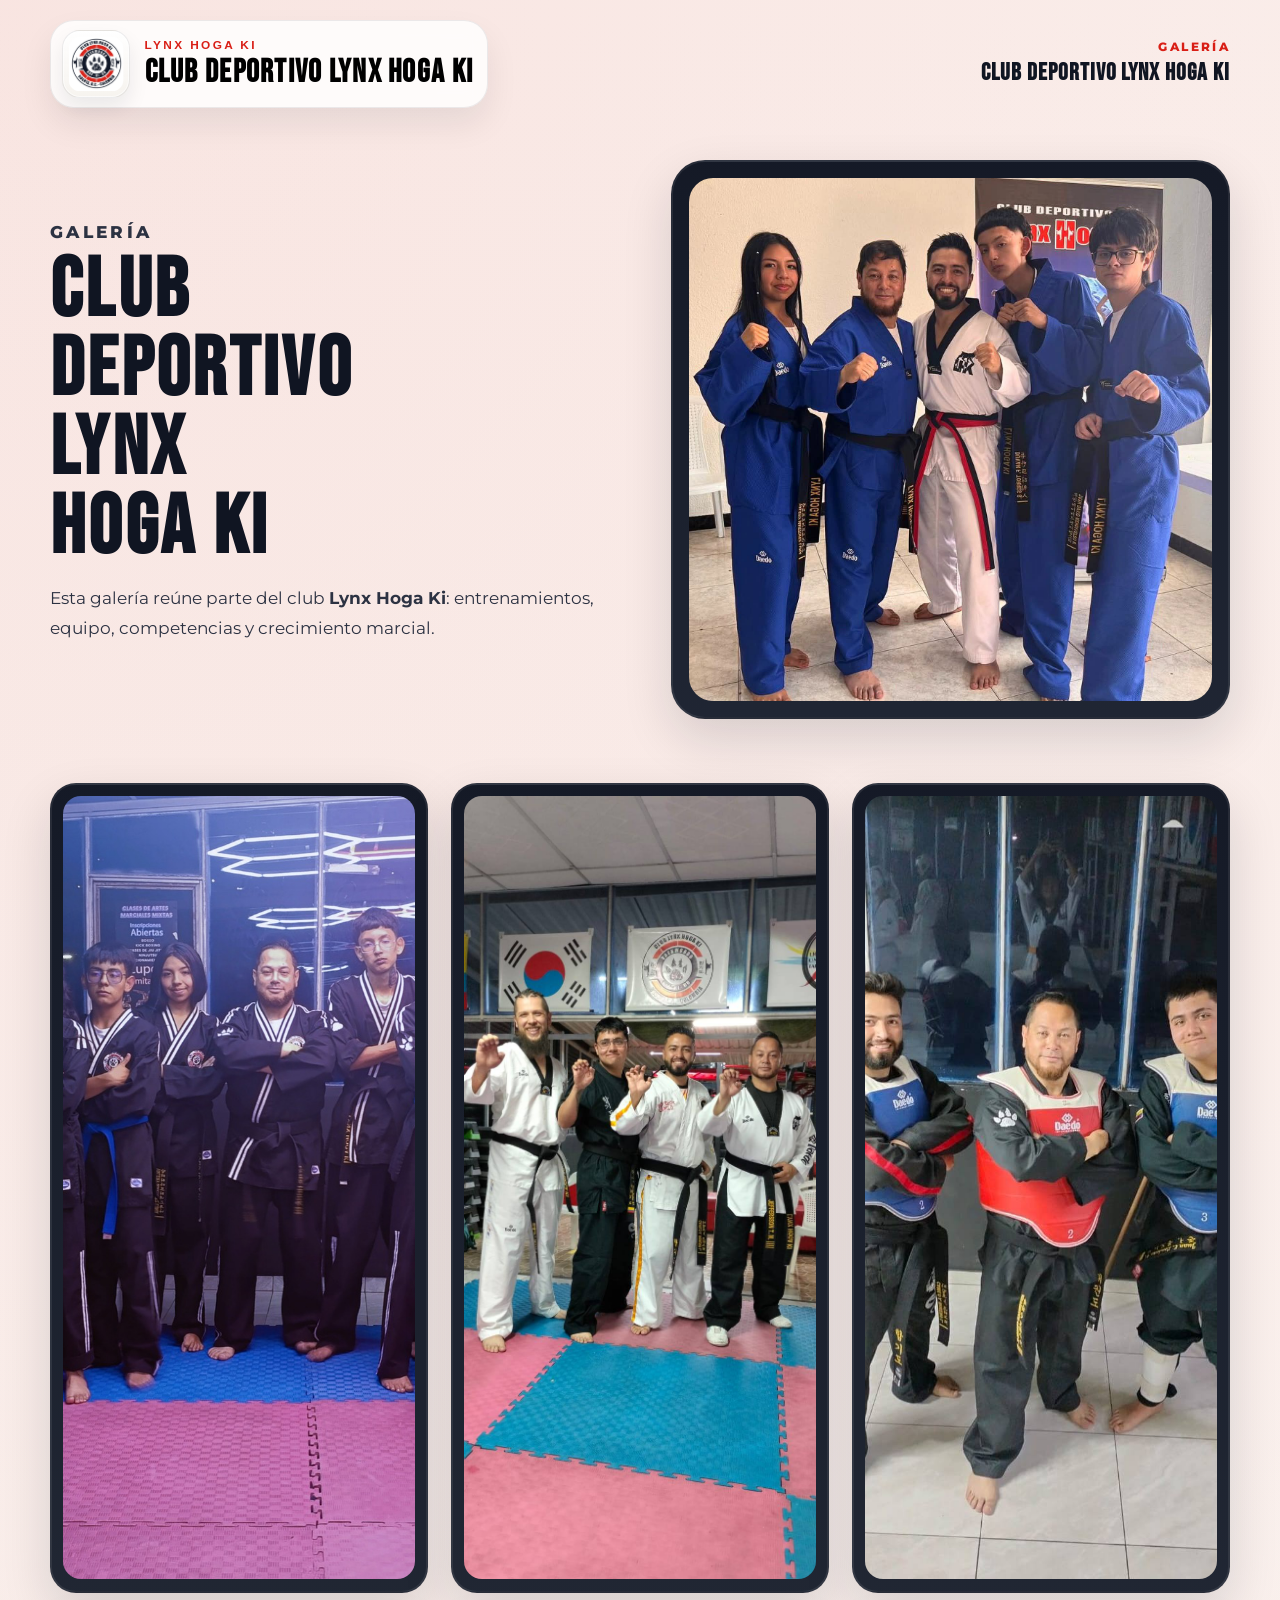
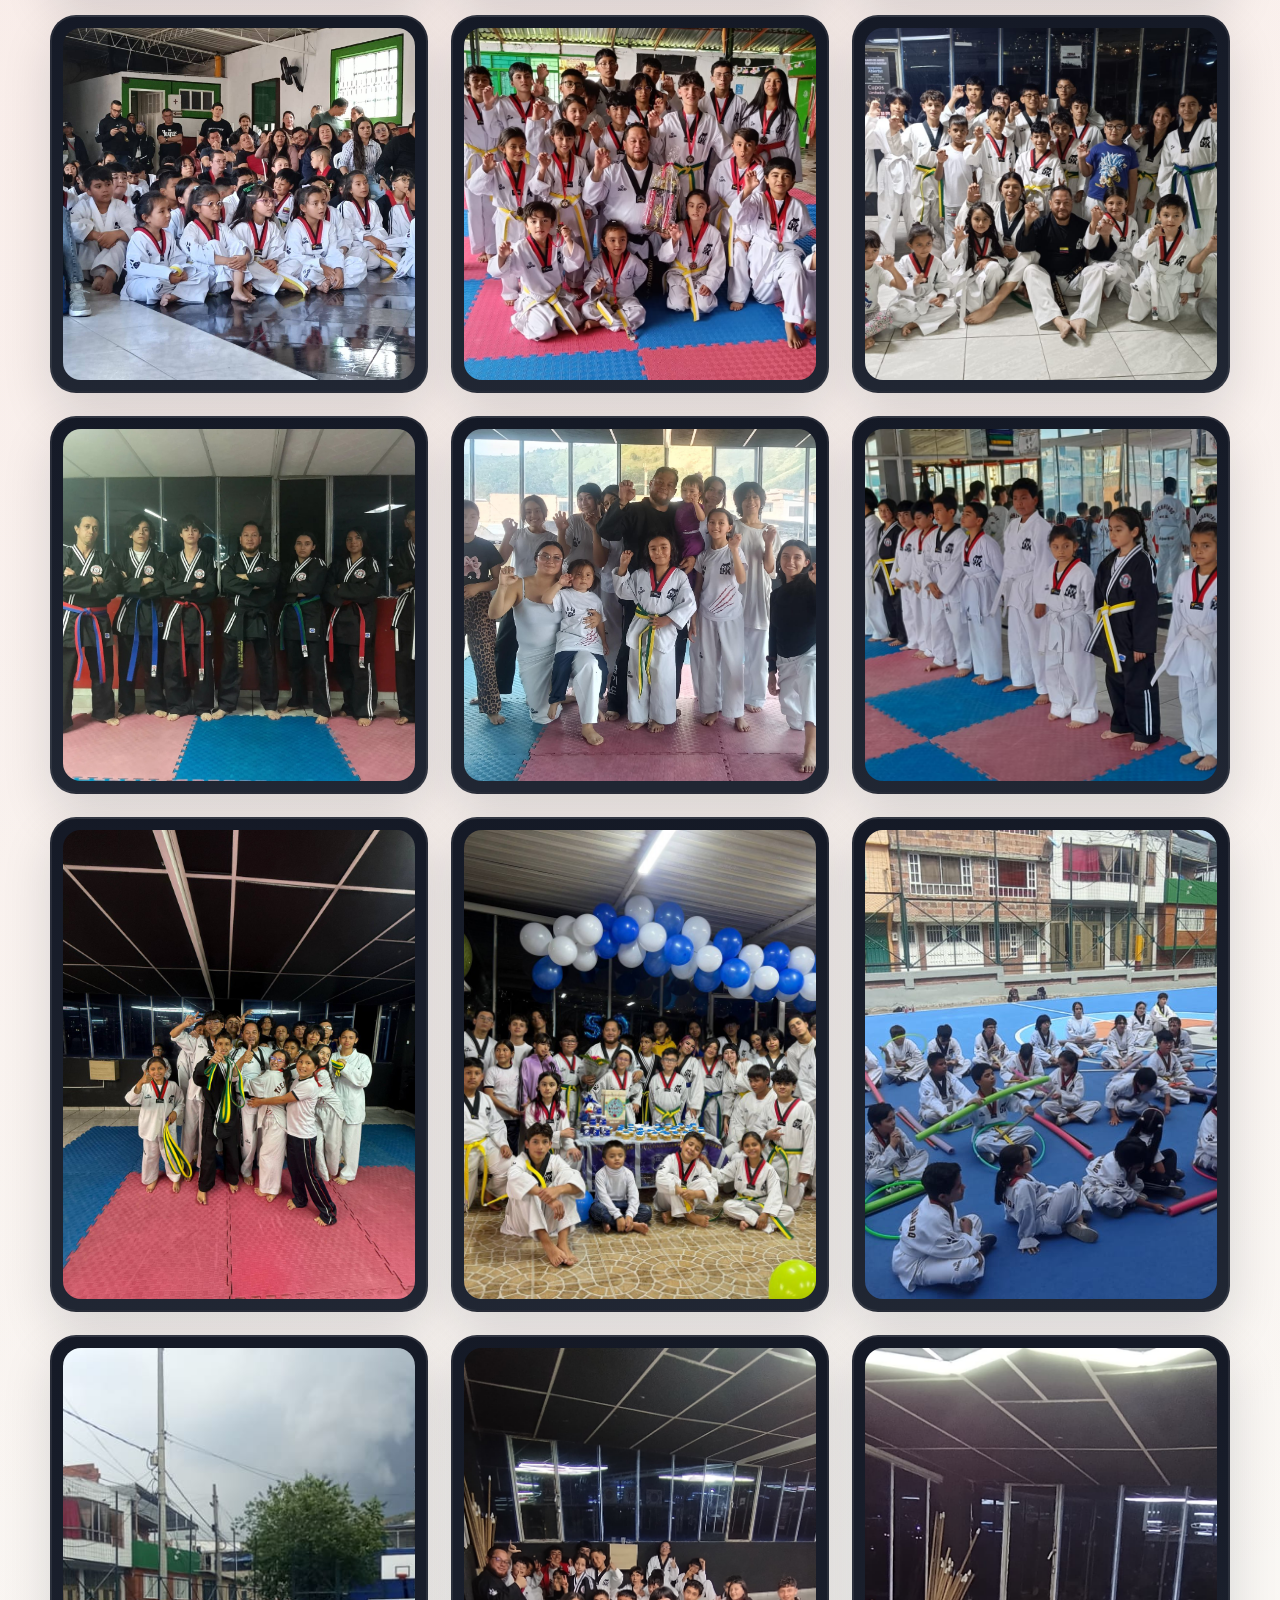
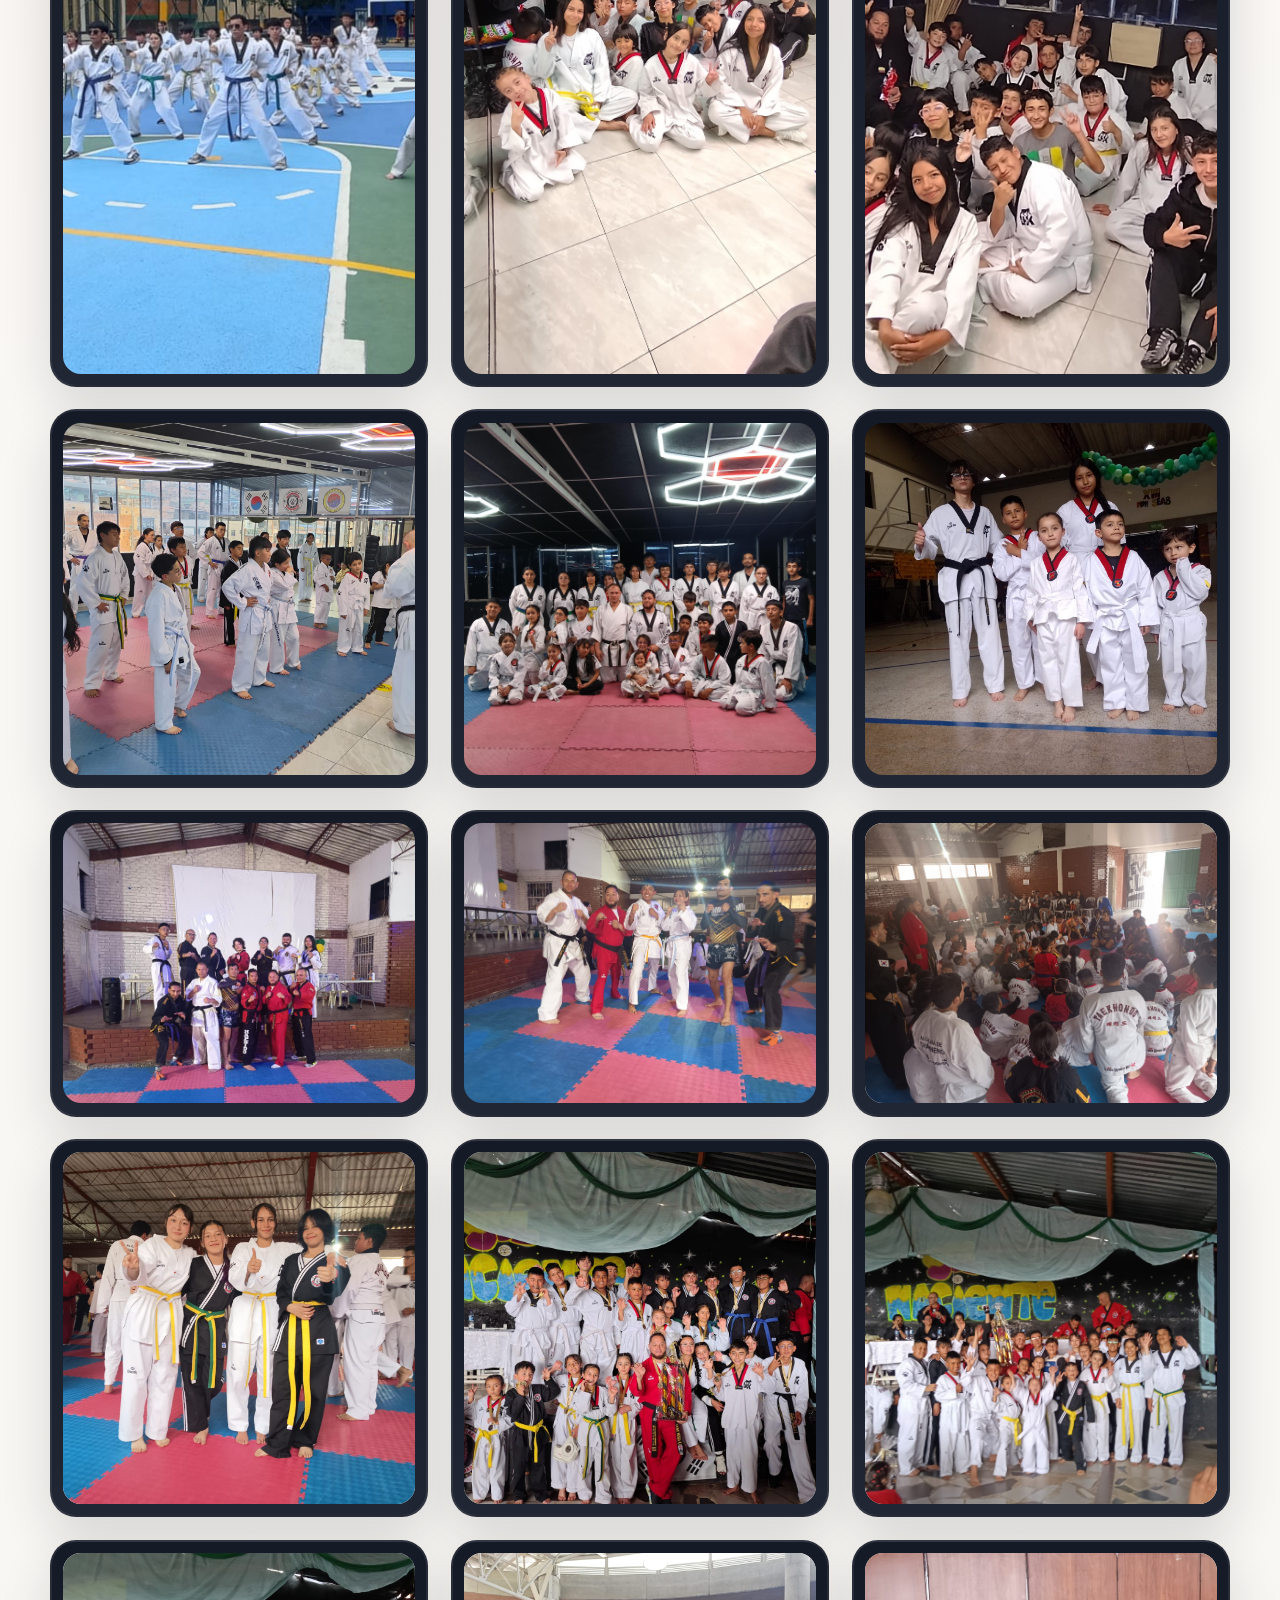
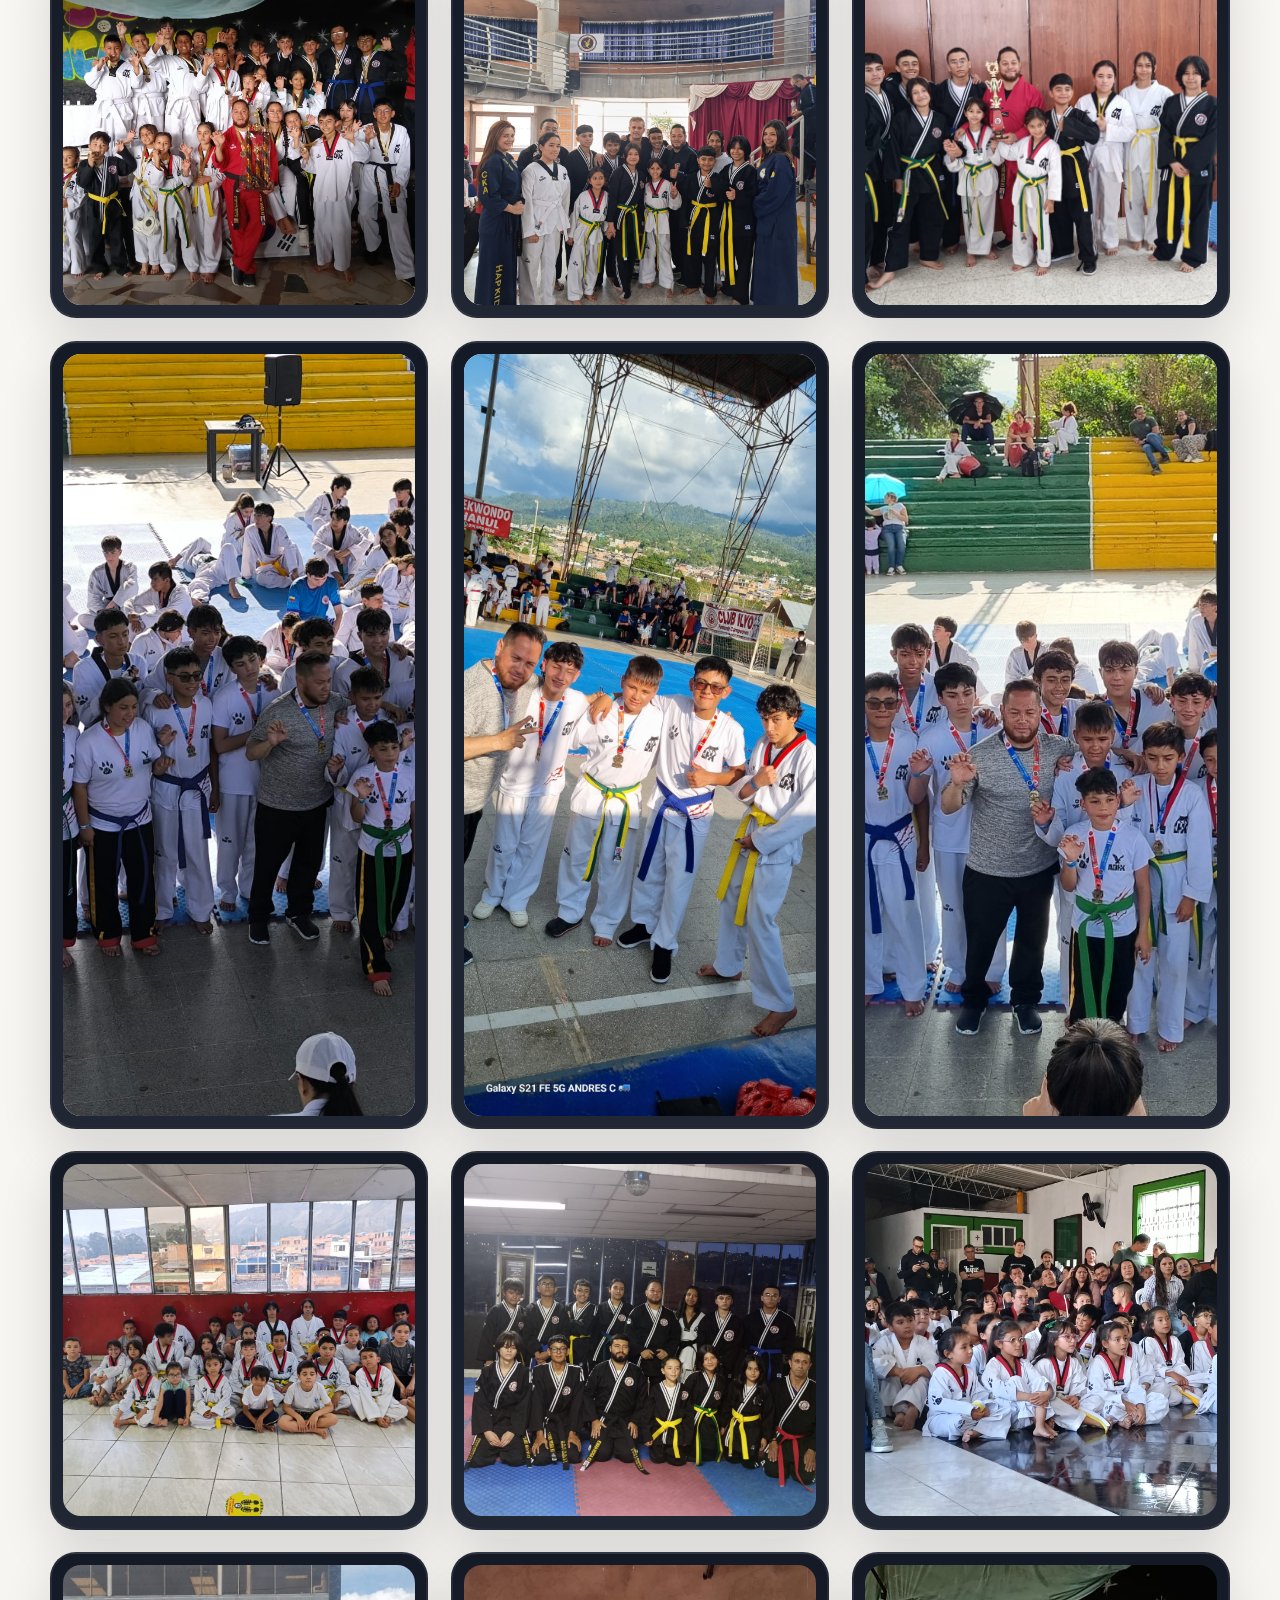
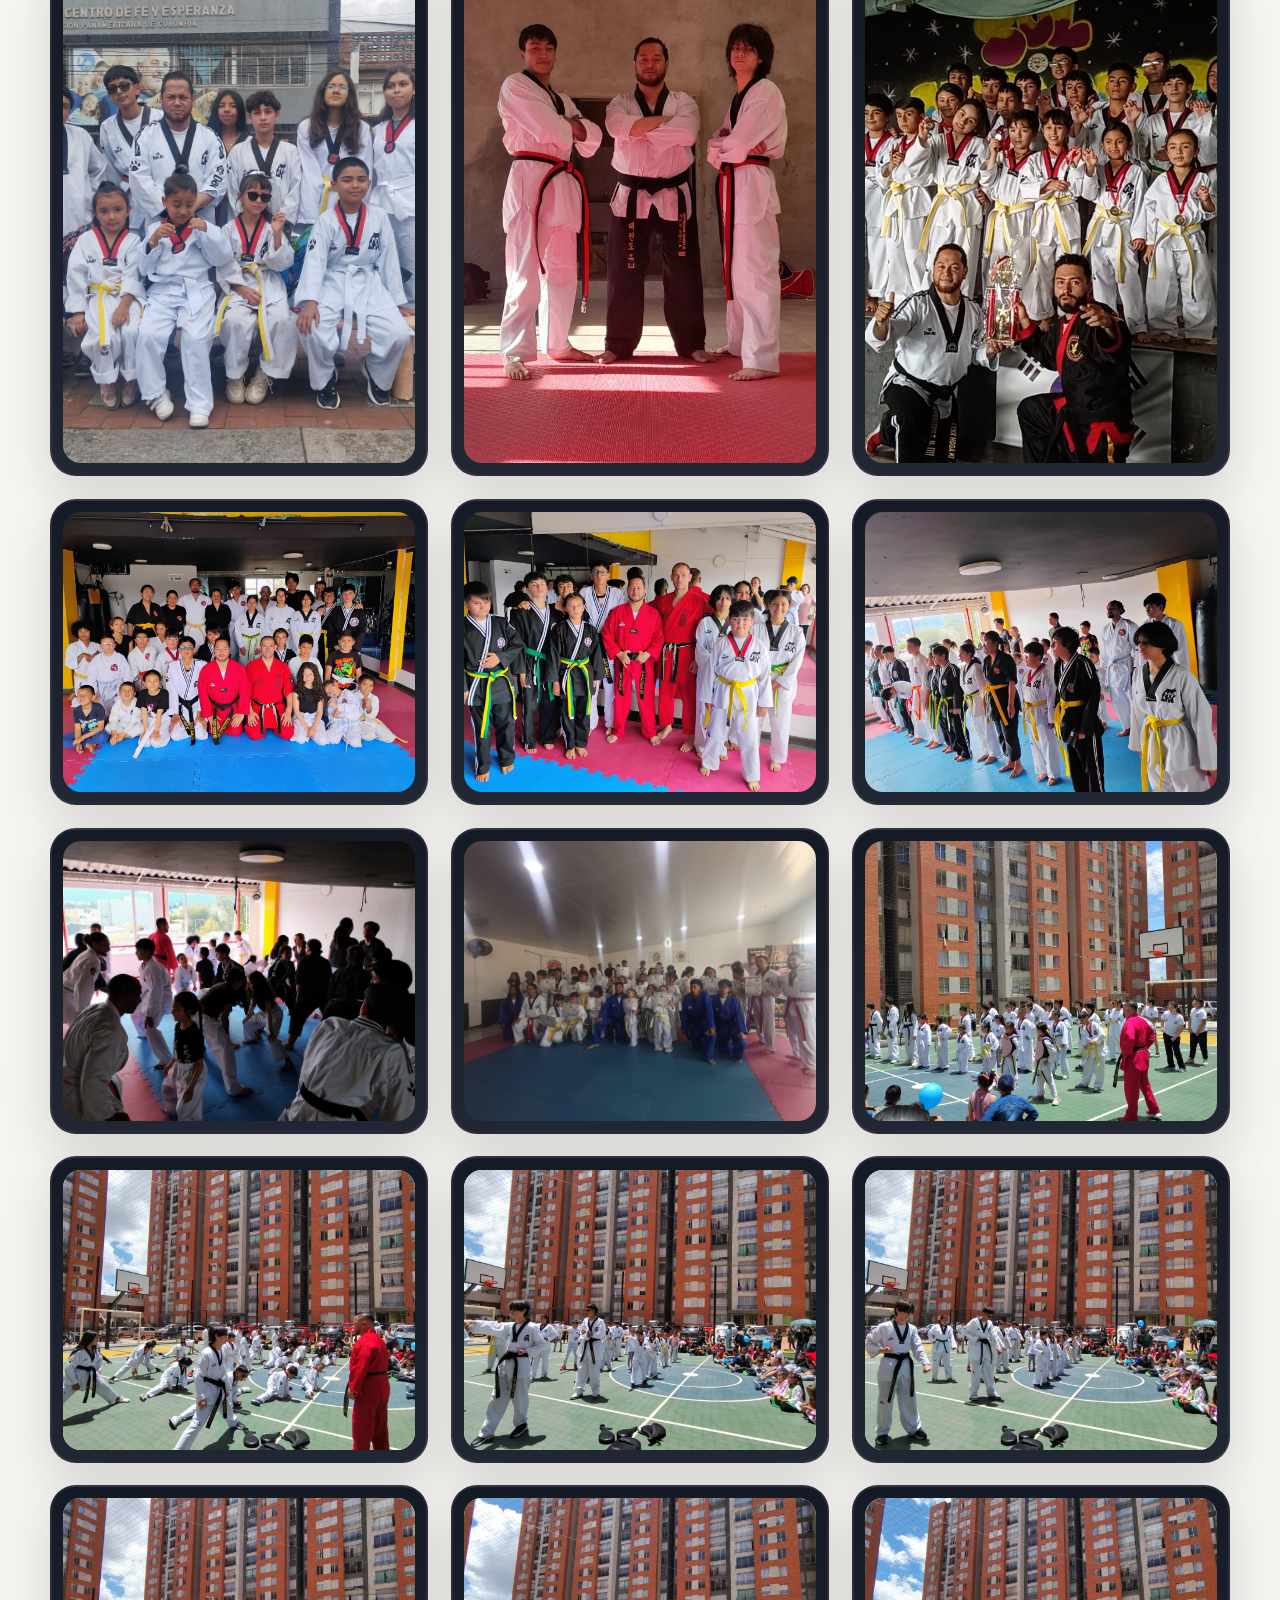
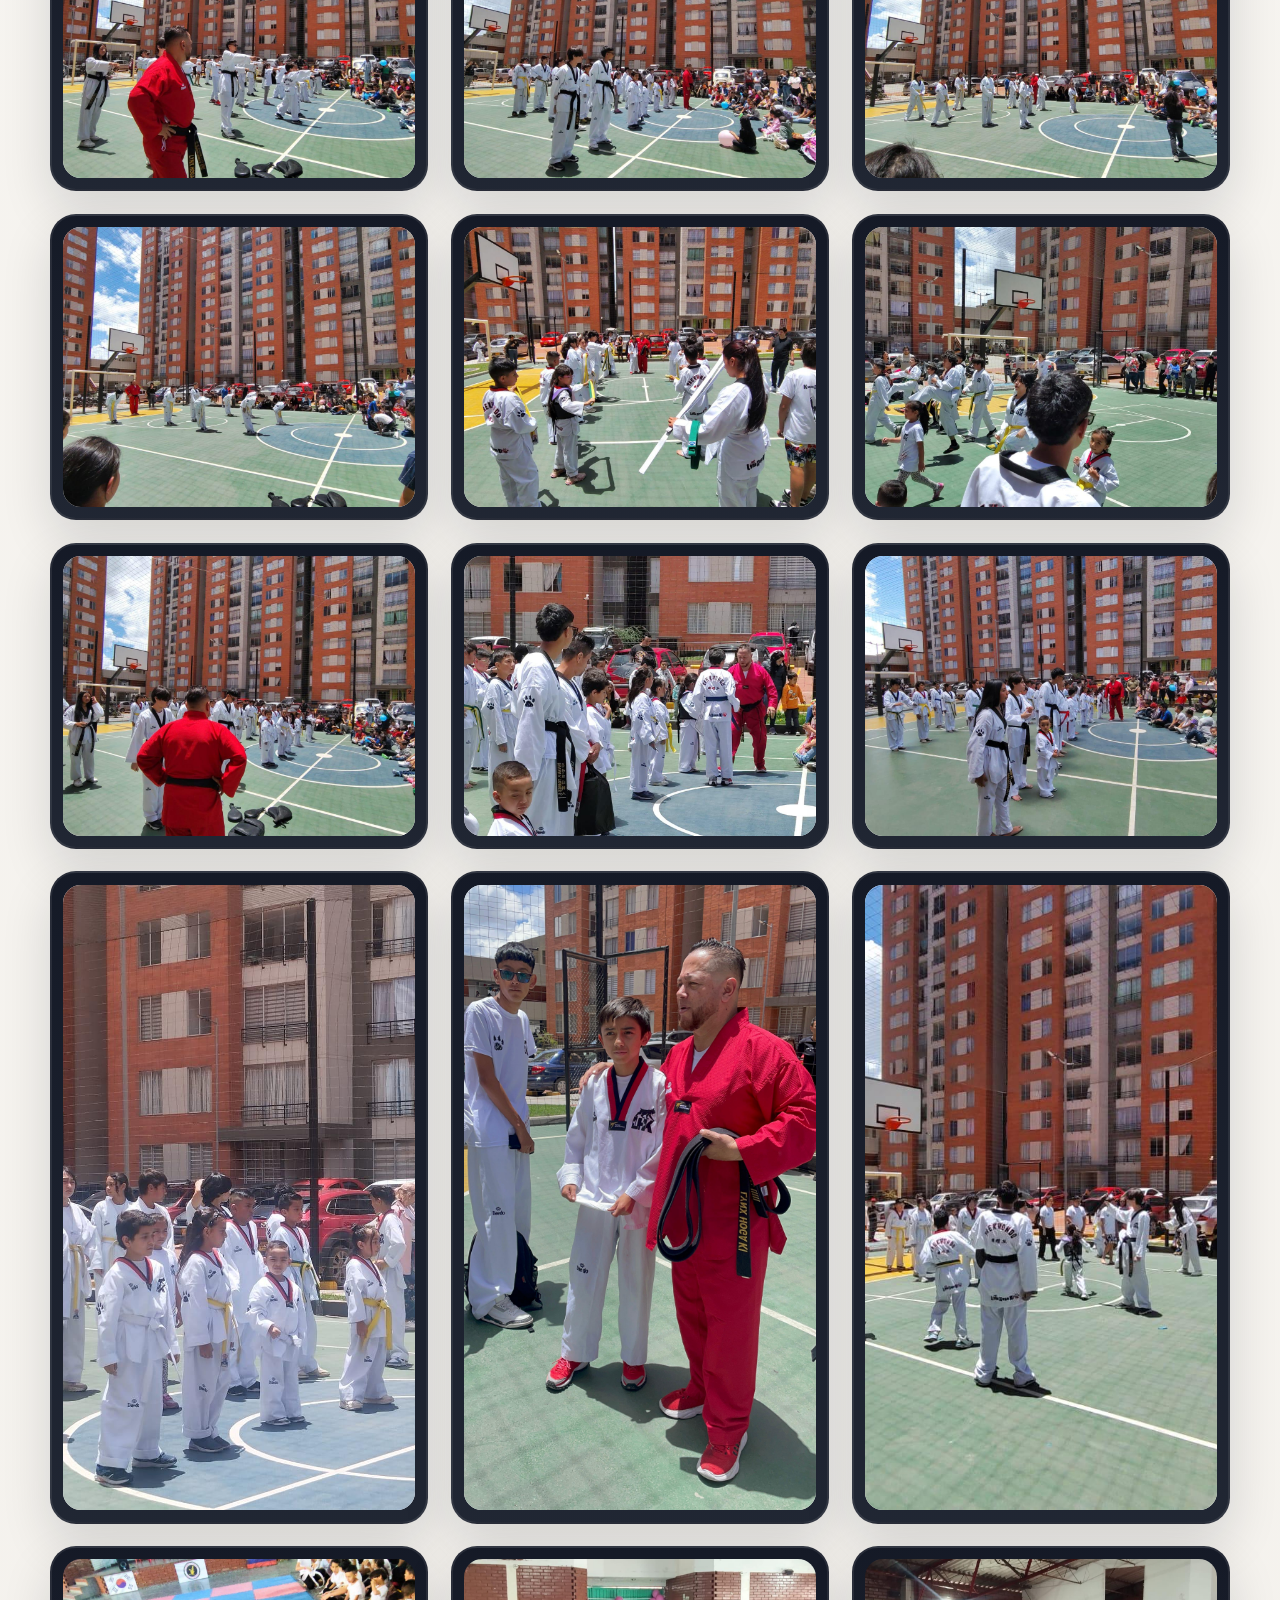
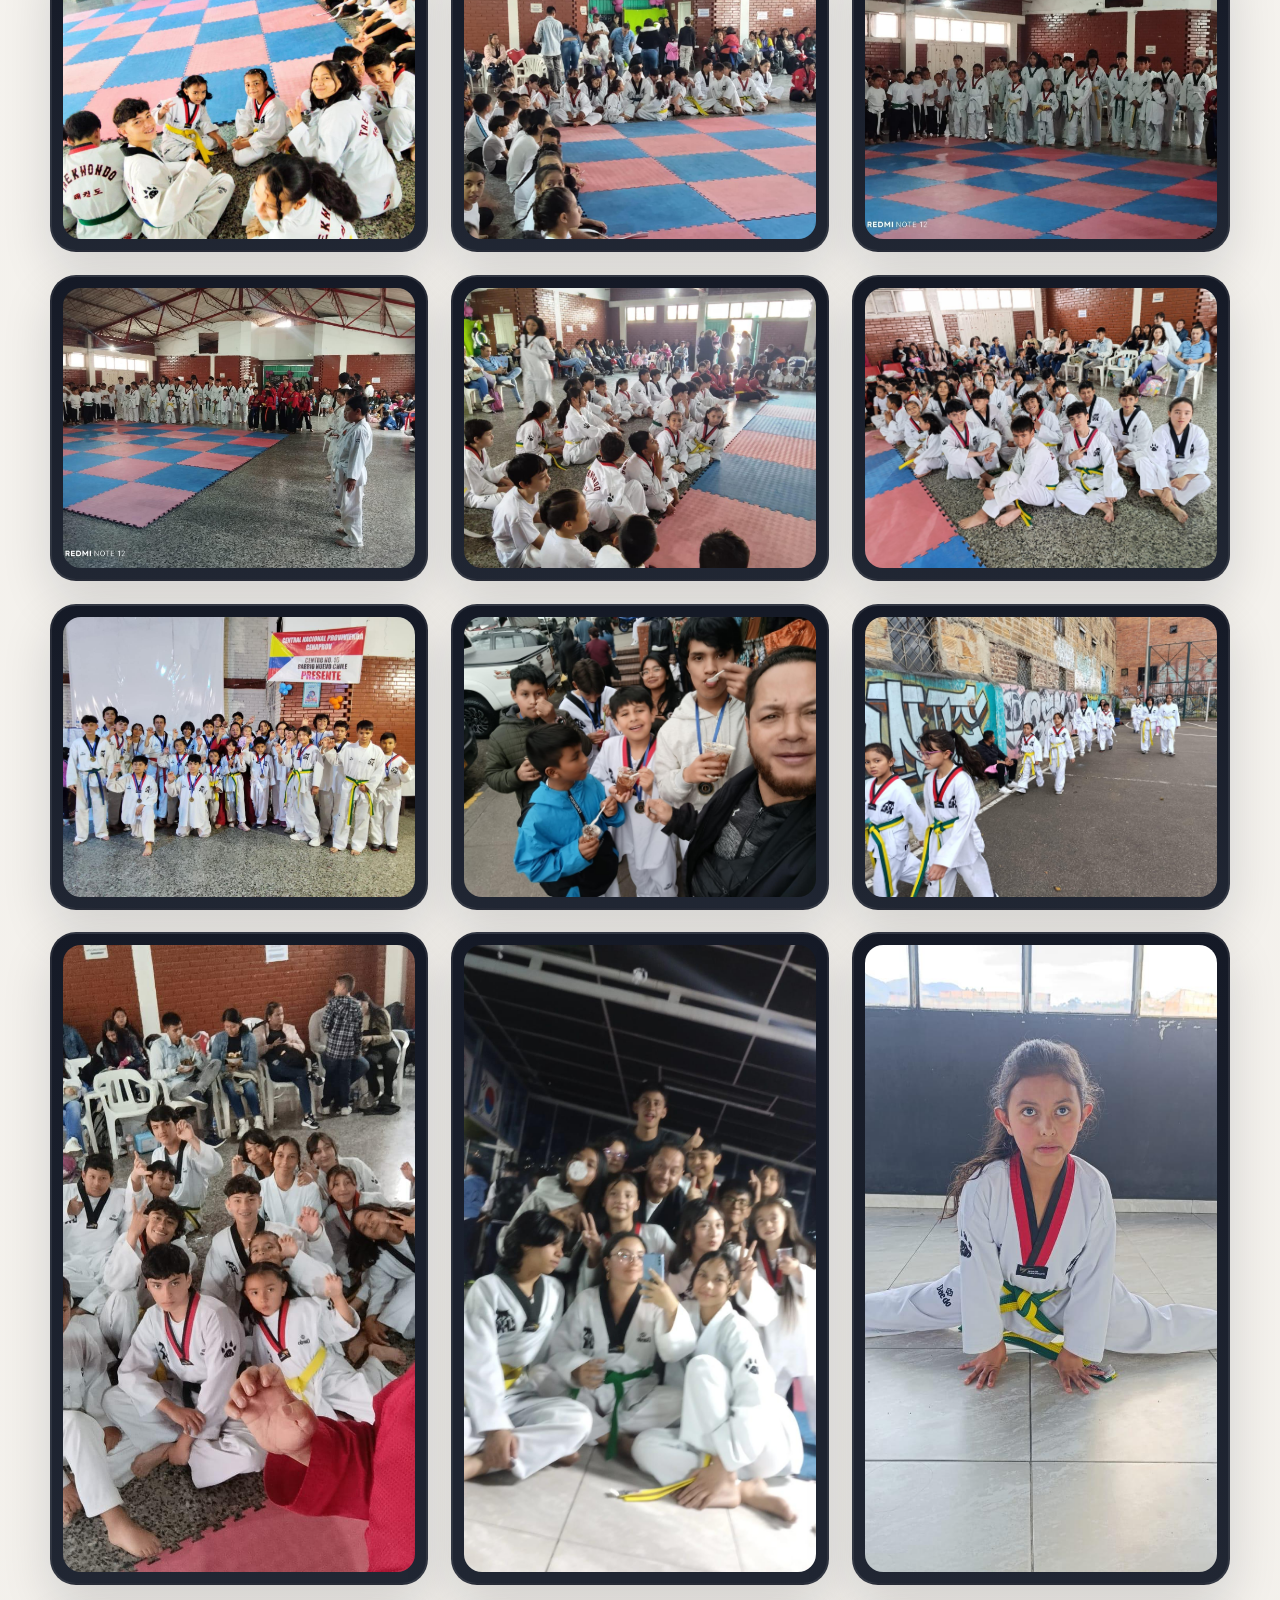
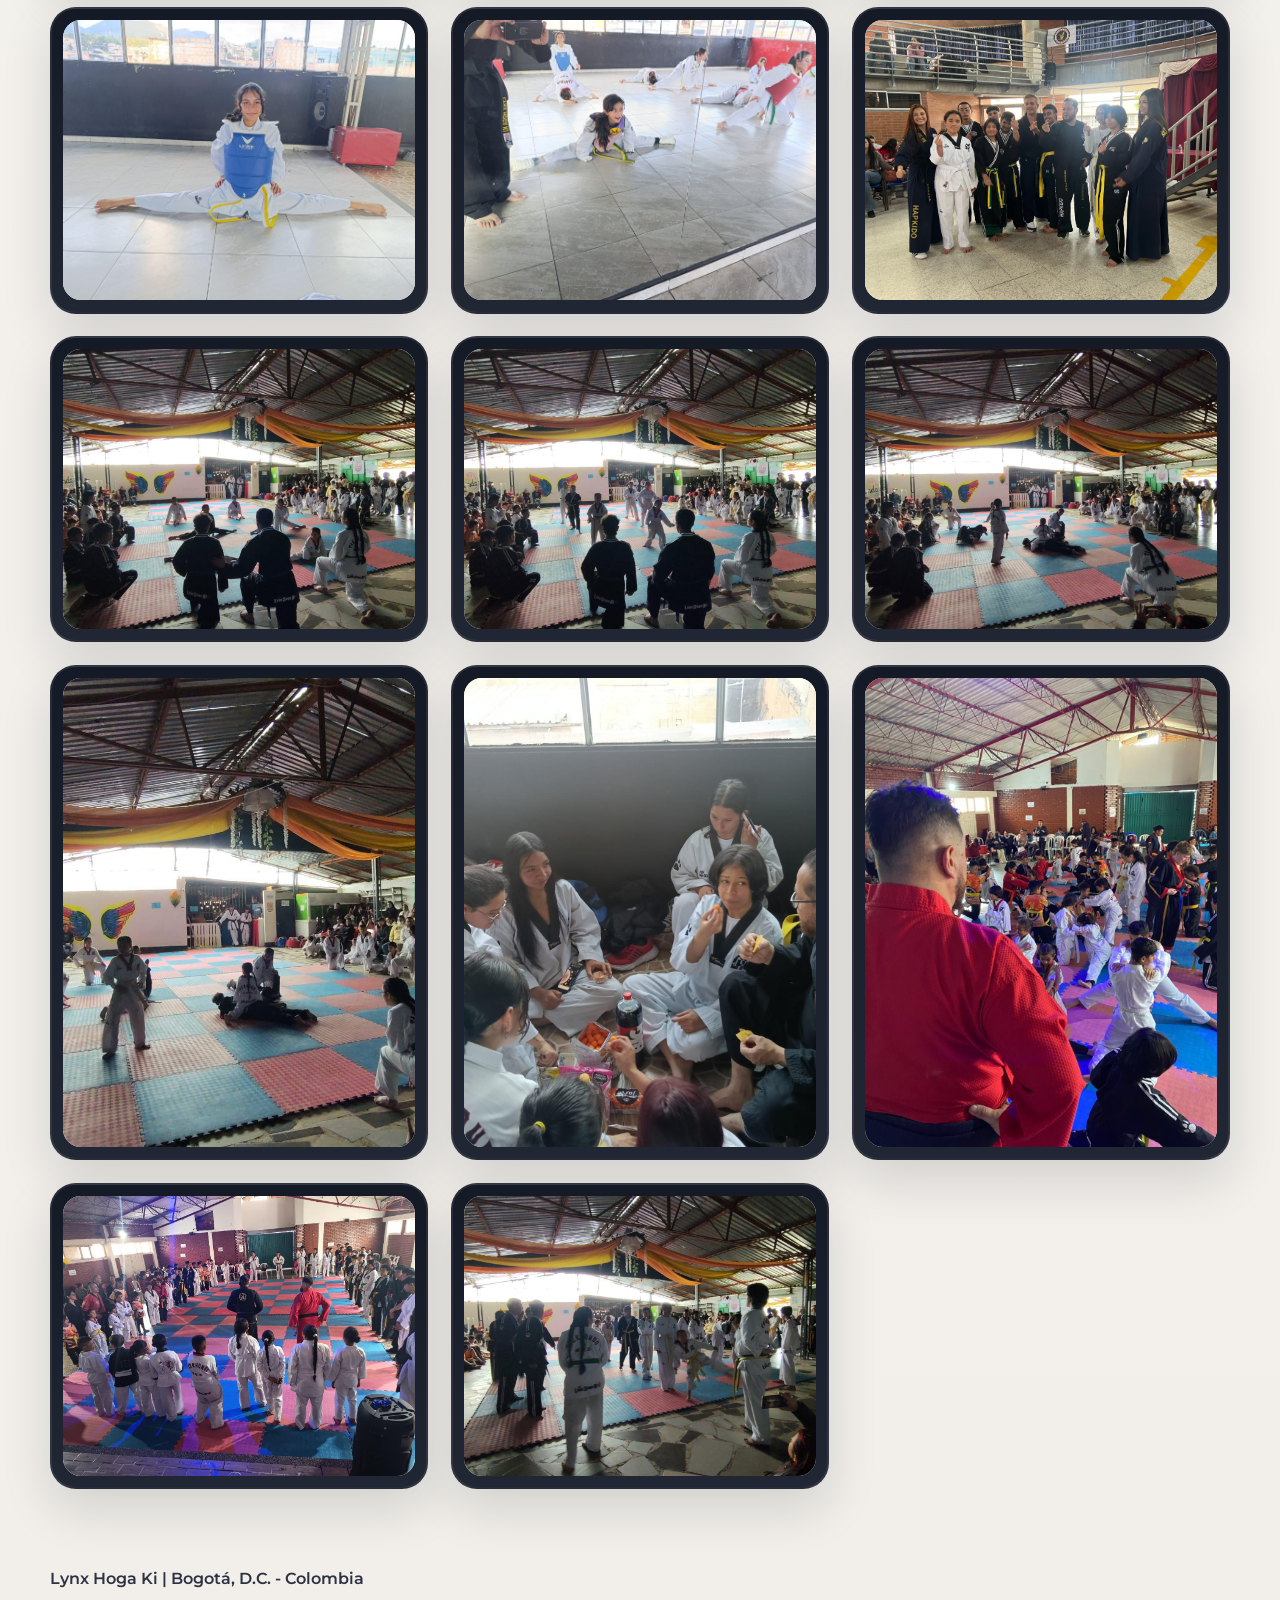
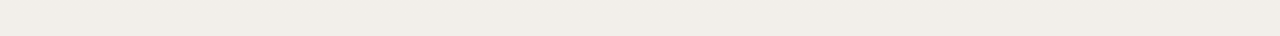
==== commit 743108b6: "Update album-fotos.html" ====
--- a/album-fotos.html
+++ b/album-fotos.html
@@ -62,14 +62,31 @@
       display: flex;
       align-items: center;
       gap: 0.9rem;
+      padding: 0.55rem 0.85rem 0.55rem 0.7rem;
+      border-radius: 24px;
+      background: rgba(255, 255, 255, 0.82);
+      border: 1px solid rgba(16, 21, 34, 0.08);
+      box-shadow: 0 16px 32px rgba(16, 21, 34, 0.08);
+      backdrop-filter: blur(10px);
+    }
+
+    .brand > div {
+      display: grid;
+      gap: 0.06rem;
     }
 
     .brand img {
-      width: 72px;
-      height: 72px;
-      border-radius: 50%;
-      border: 2px solid rgba(16, 21, 34, 0.08);
-      background: #fff;
+      width: 68px;
+      height: 68px;
+      border-radius: 18px;
+      border: 1px solid rgba(16, 21, 34, 0.08);
+      background:
+        linear-gradient(180deg, rgba(255, 255, 255, 0.98), rgba(246, 243, 238, 0.96)),
+        #fff;
+      box-shadow:
+        inset 0 0 0 1px rgba(255, 255, 255, 0.62),
+        0 10px 20px rgba(16, 21, 34, 0.08);
+      padding: 0.35rem;
     }
 
     .eyebrow {
@@ -306,6 +323,7 @@
           <a href="index.html">Inicio</a>
           <a href="album-fotos.html">Álbum de fotos</a>
           <a href="cronograma.html">Cronograma</a>
+          <a href="cuaderno_LHK.html">Cuaderno LHK</a>
           <a href="profesores.html">Equipo formativo</a>
         </div>
       </div>
@@ -439,7 +457,10 @@
         <figure class="photo-card">
           <img src="IMG-20240805-WA0019.jpg" alt="Delegación de estudiantes en encuentro o competencia" data-gallery-image>
         </figure>
-                <figure class="photo-card">
+
+
+
+        <figure class="photo-card">
           <img src="examenes-ascenso-54.jpeg" alt="Delegación de estudiantes en encuentro o competencia" data-gallery-image>
         </figure>
          <figure class="photo-card">
@@ -575,9 +596,6 @@
          
           
        
-
-      </div>
-    </section>
 
       </div>
     </section>
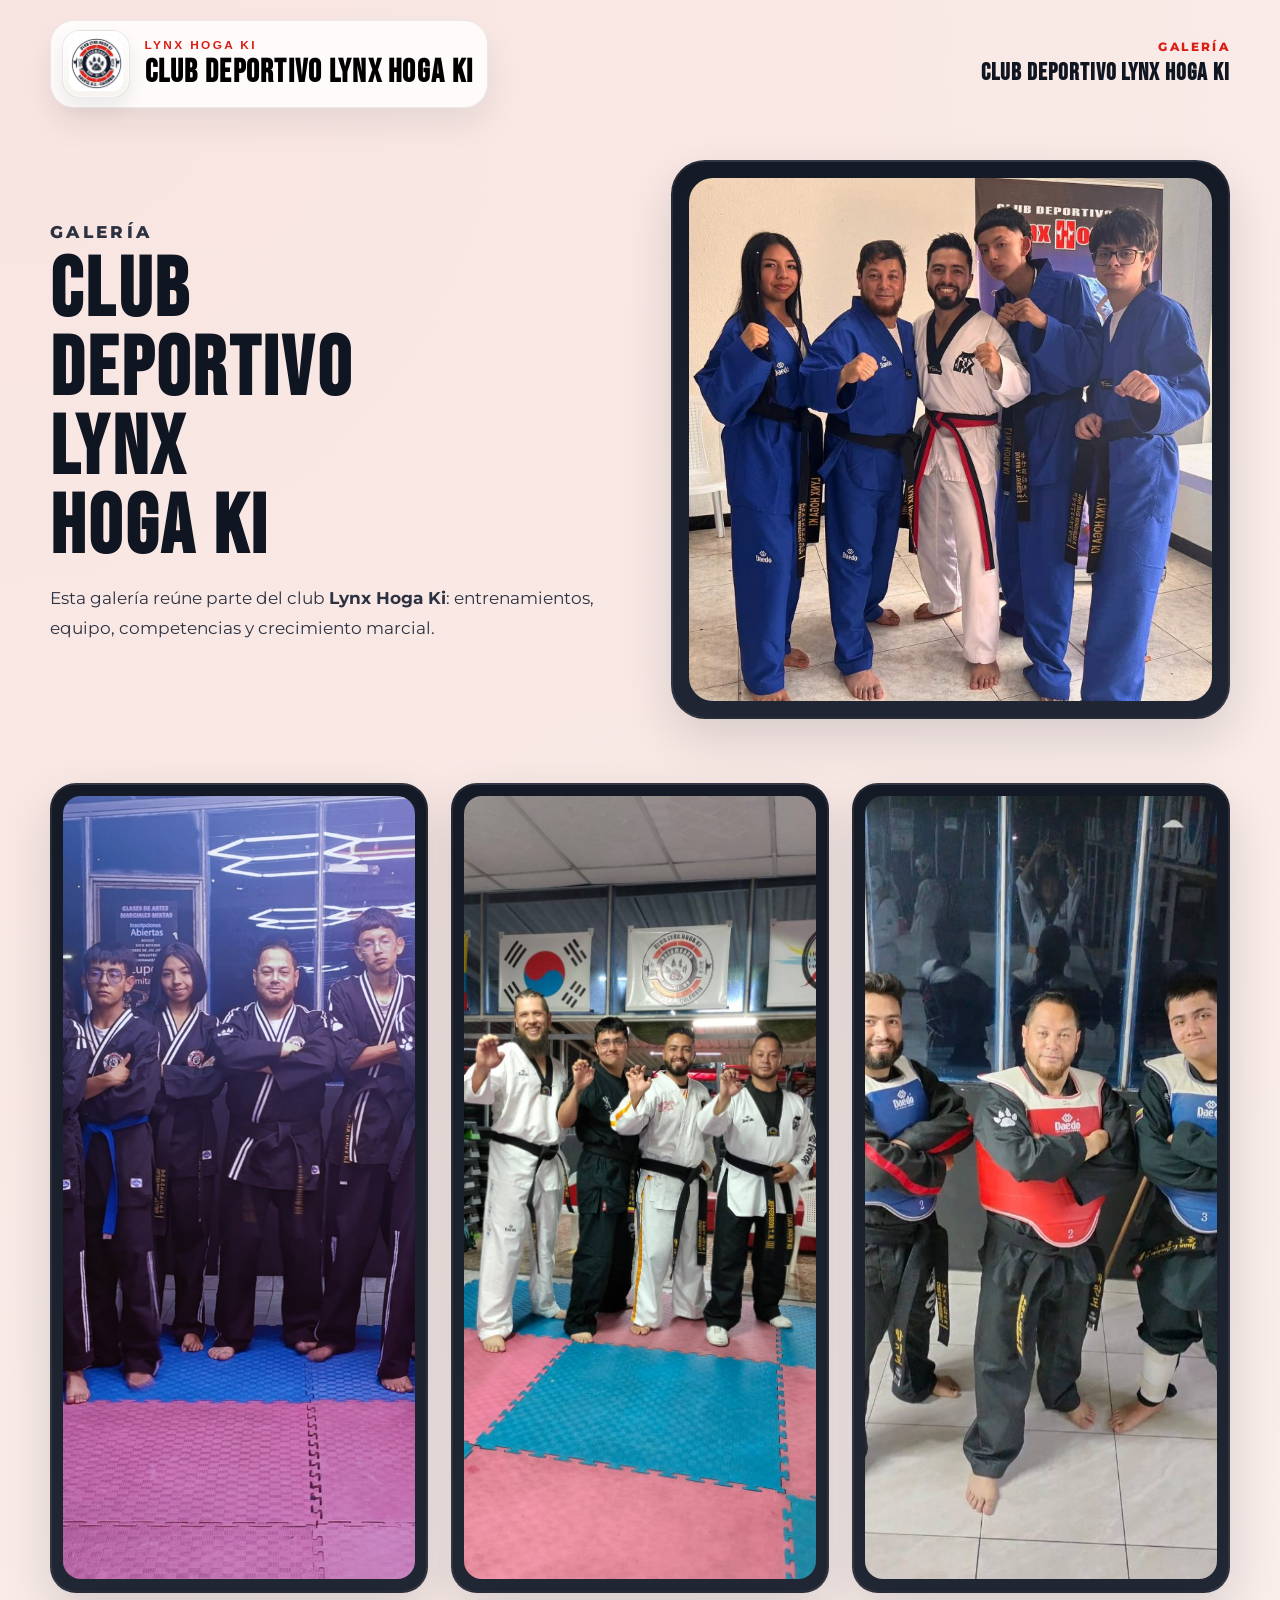
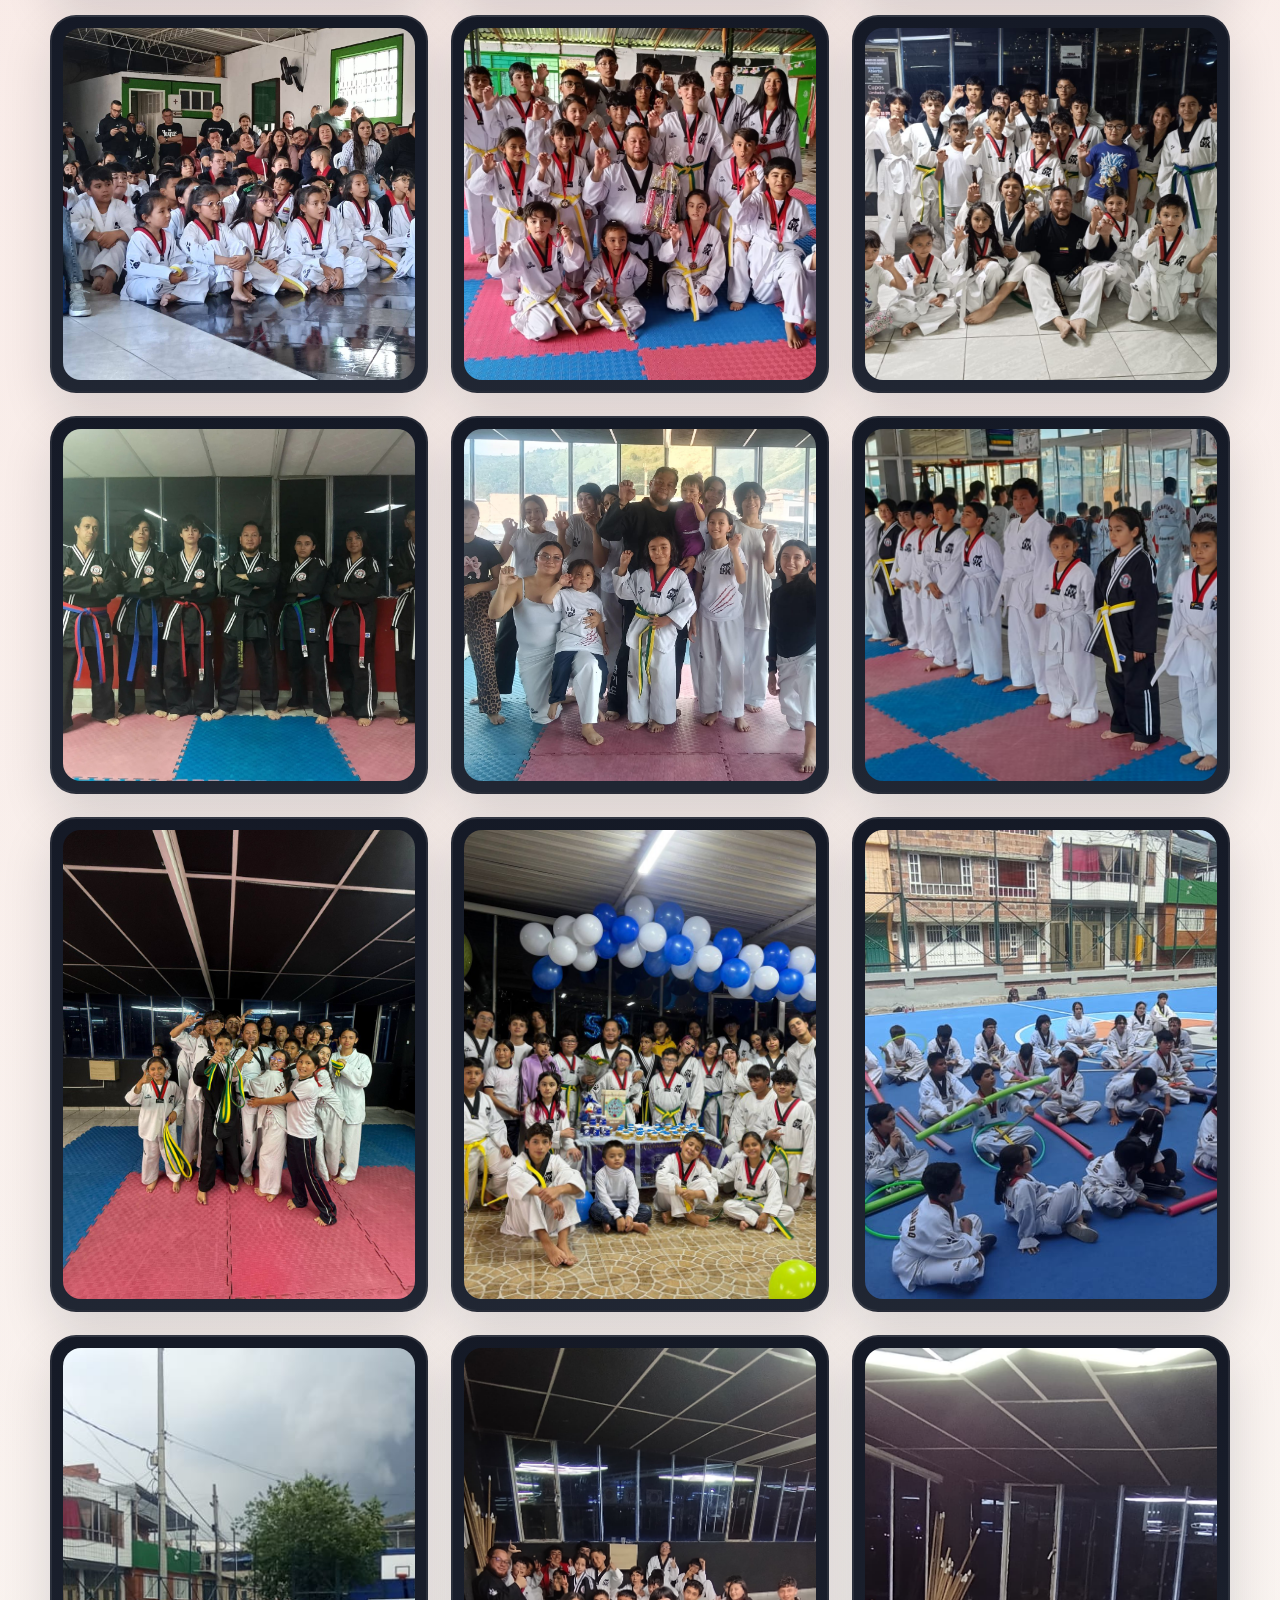
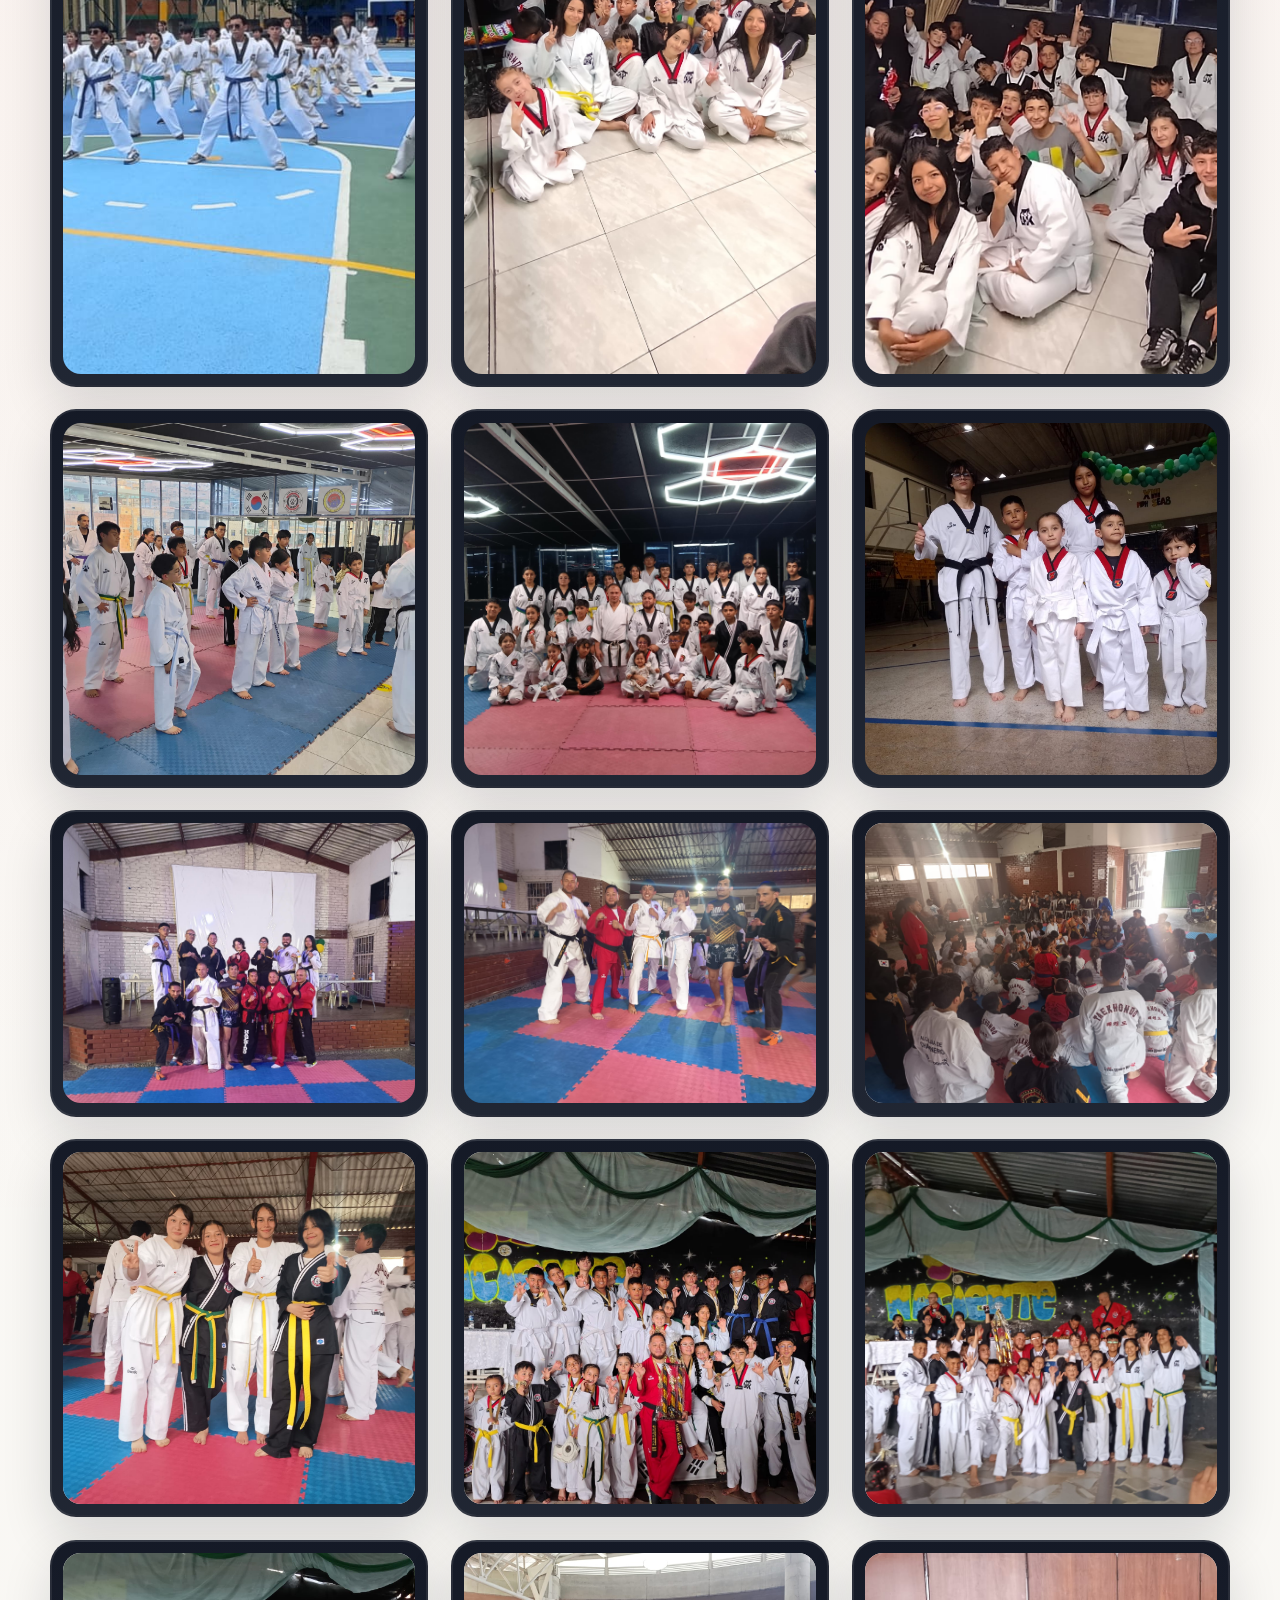
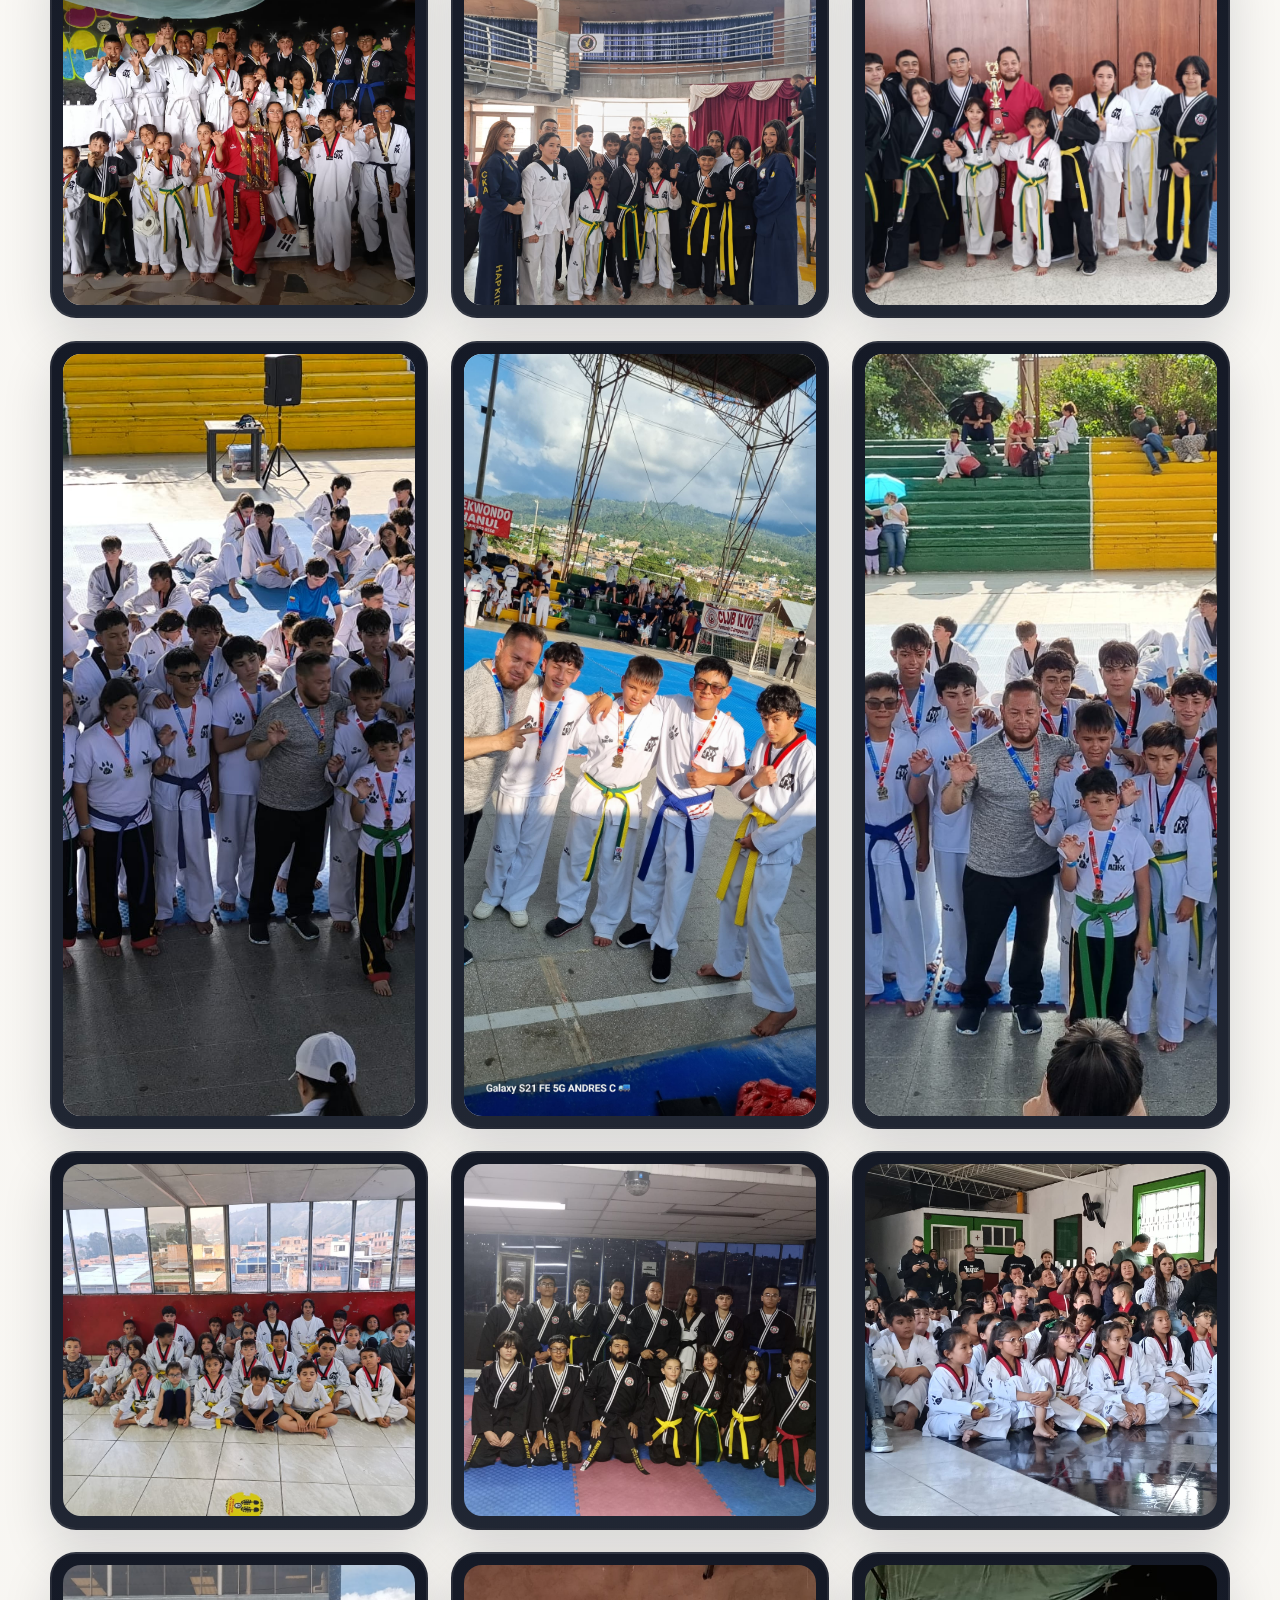
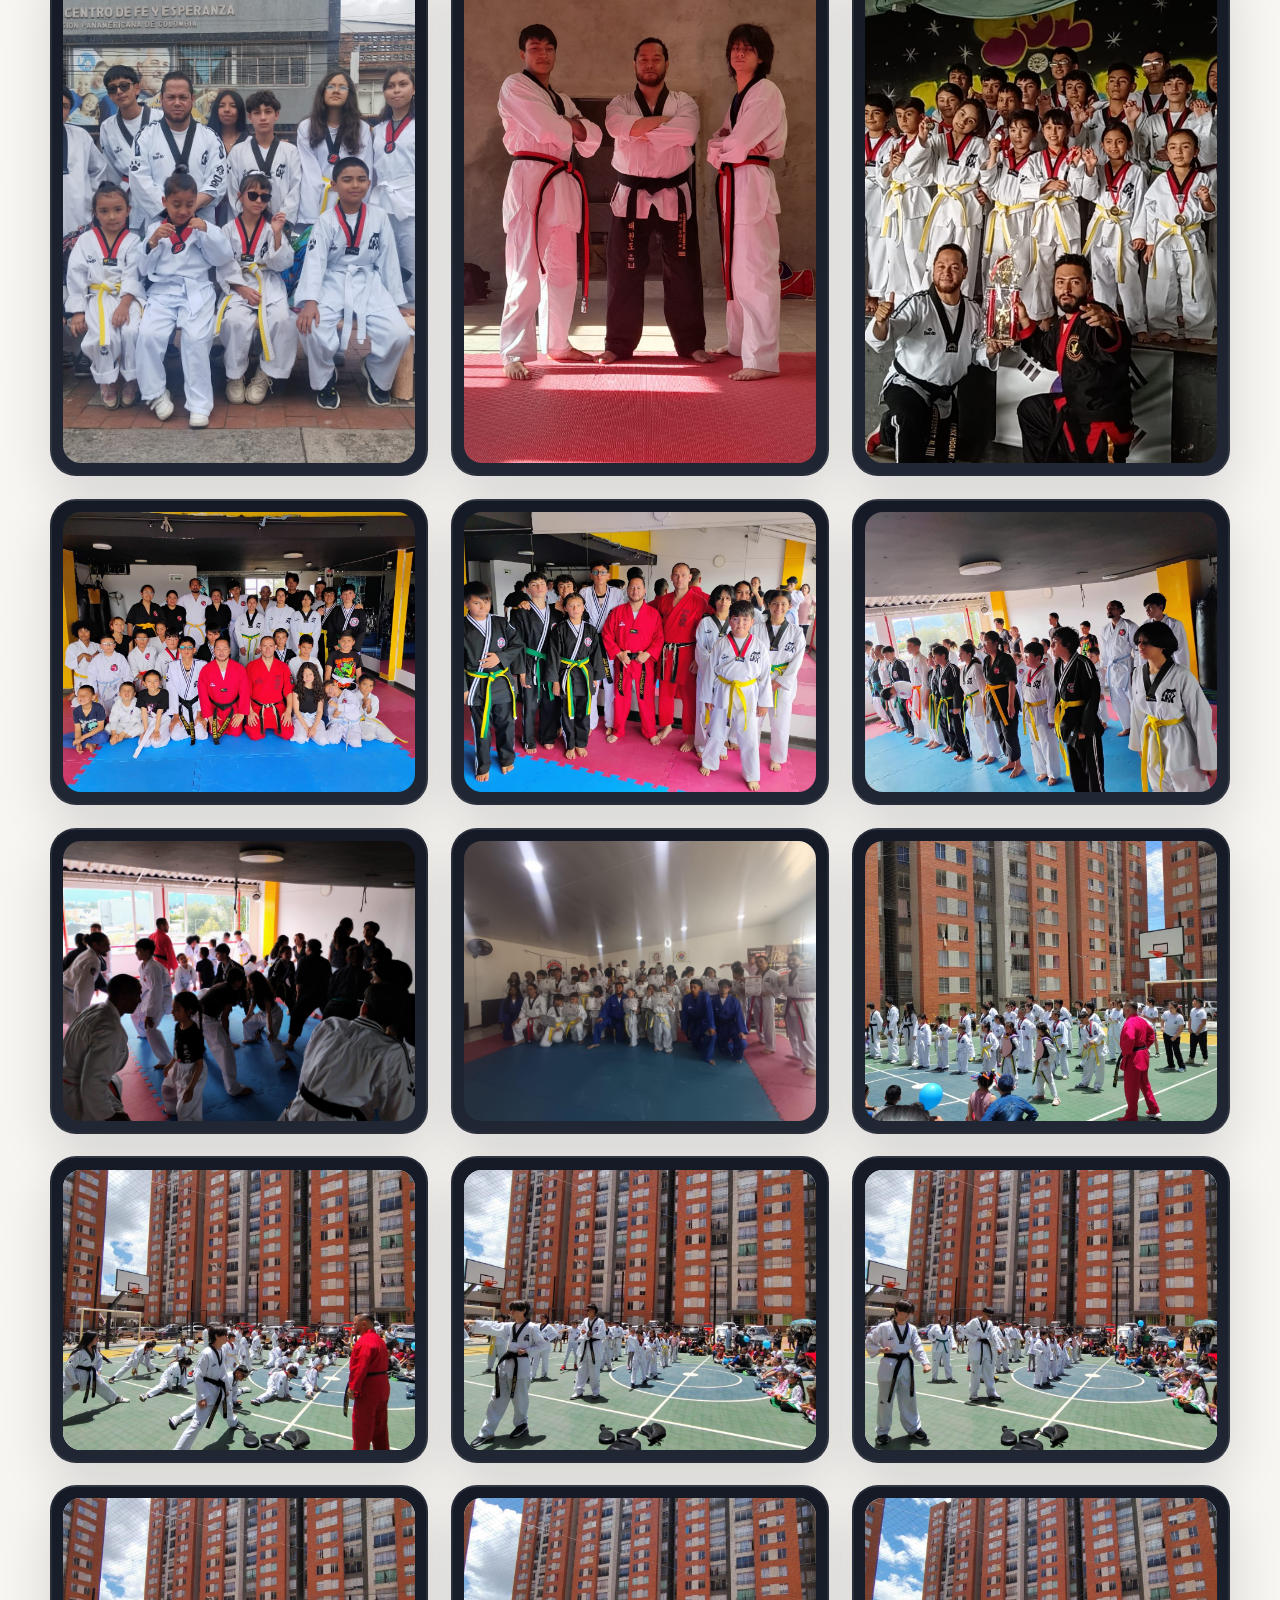
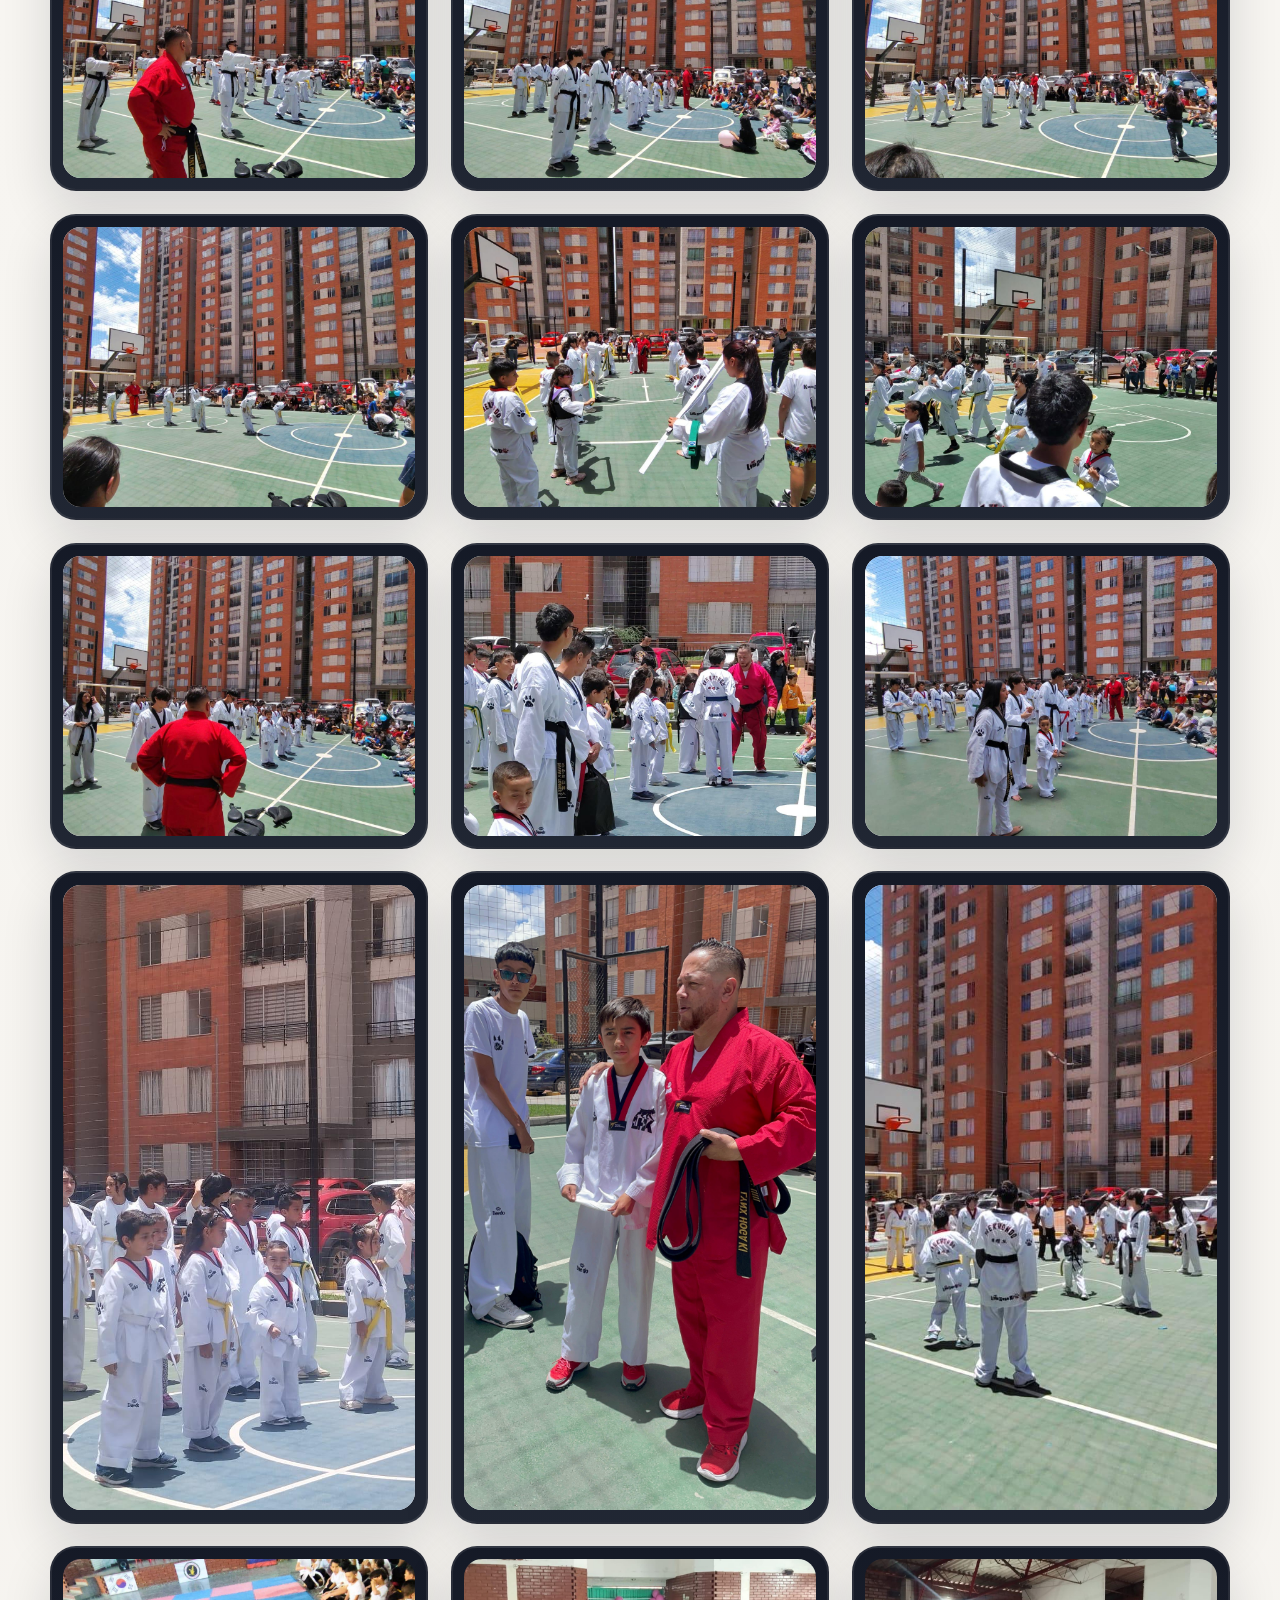
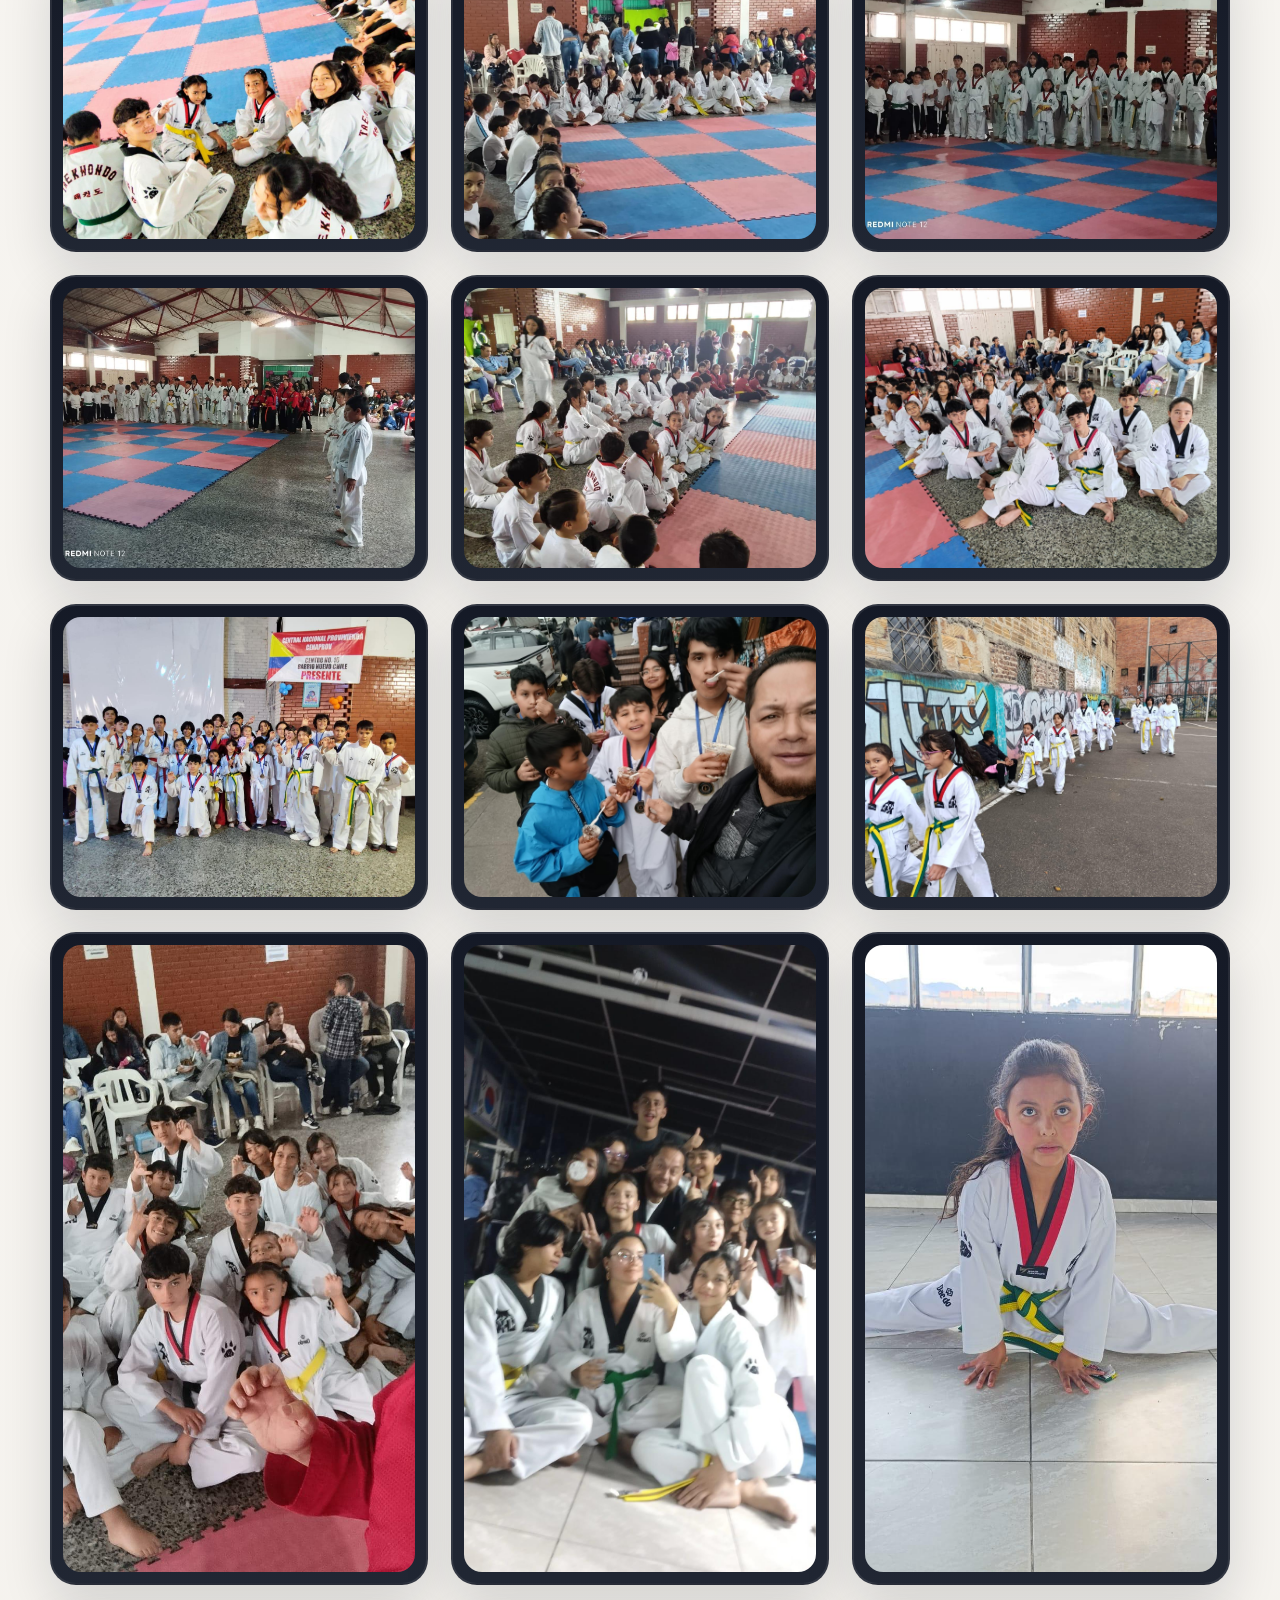
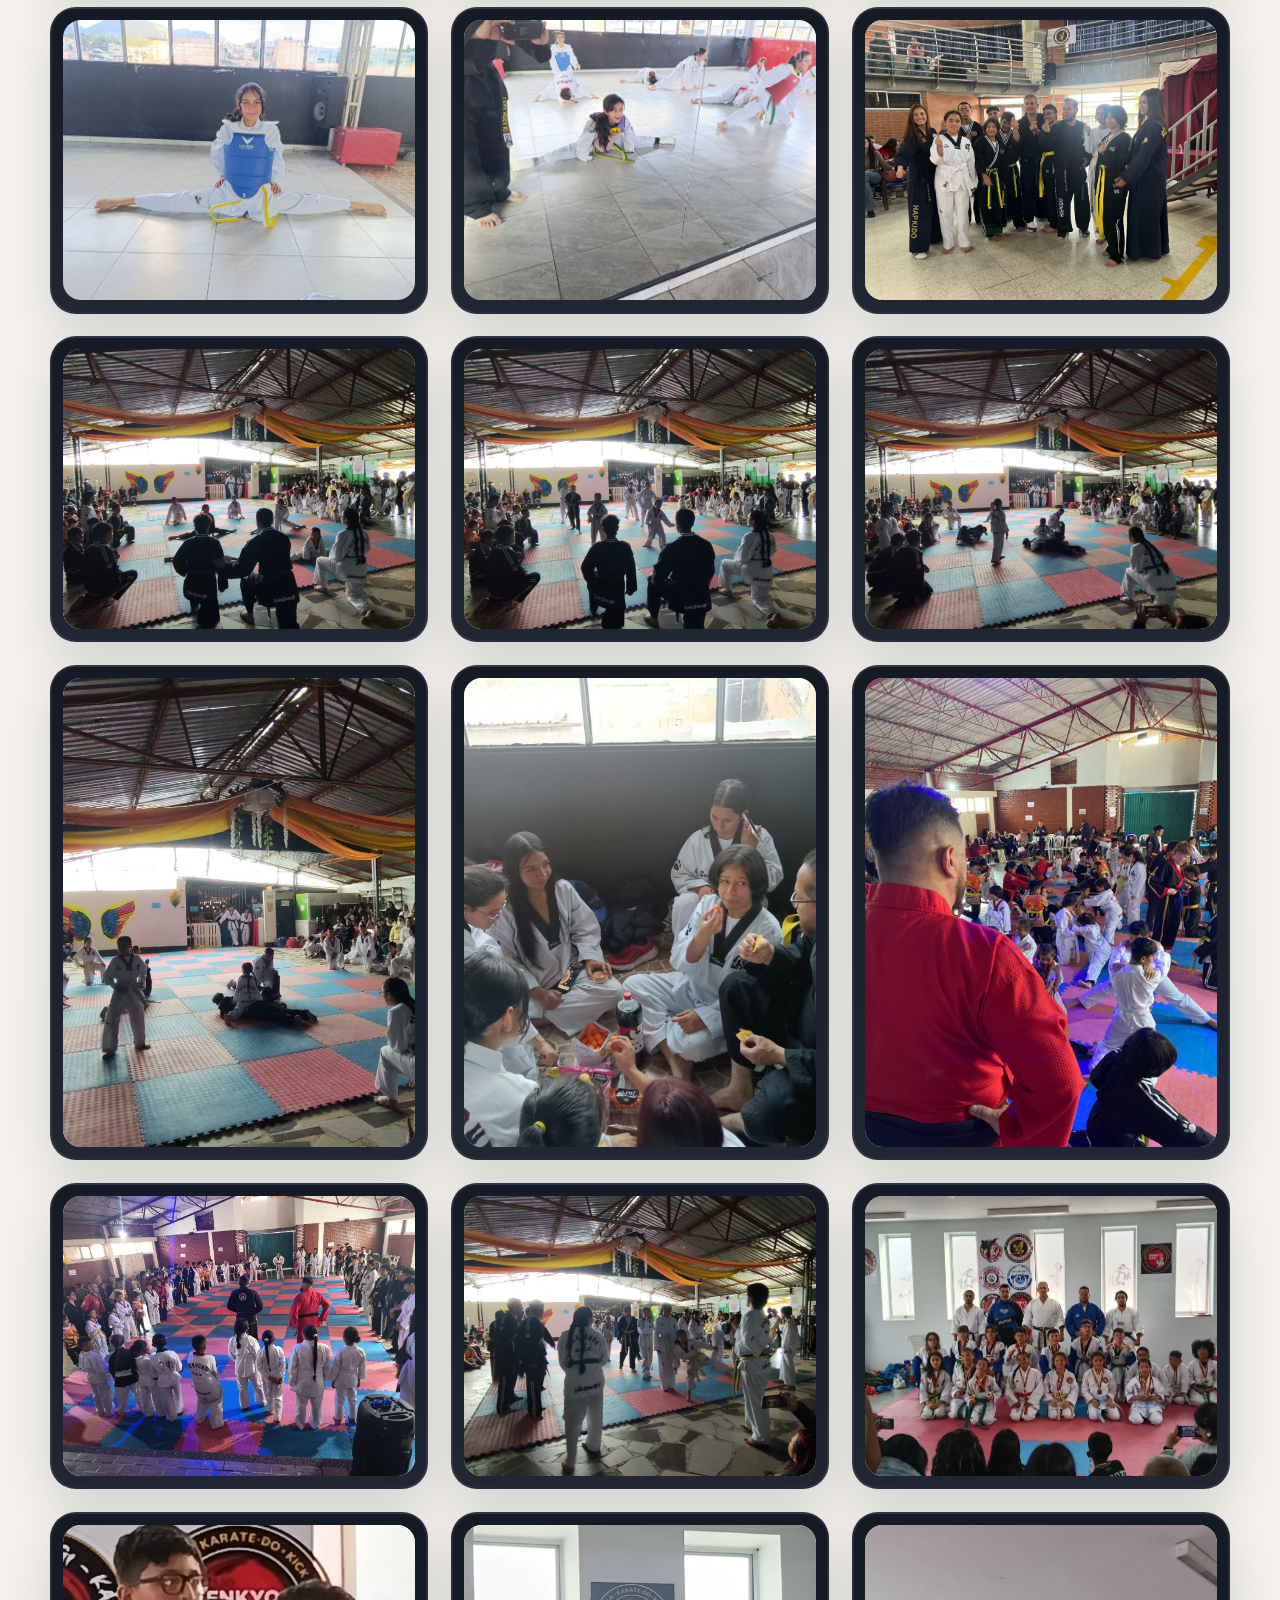
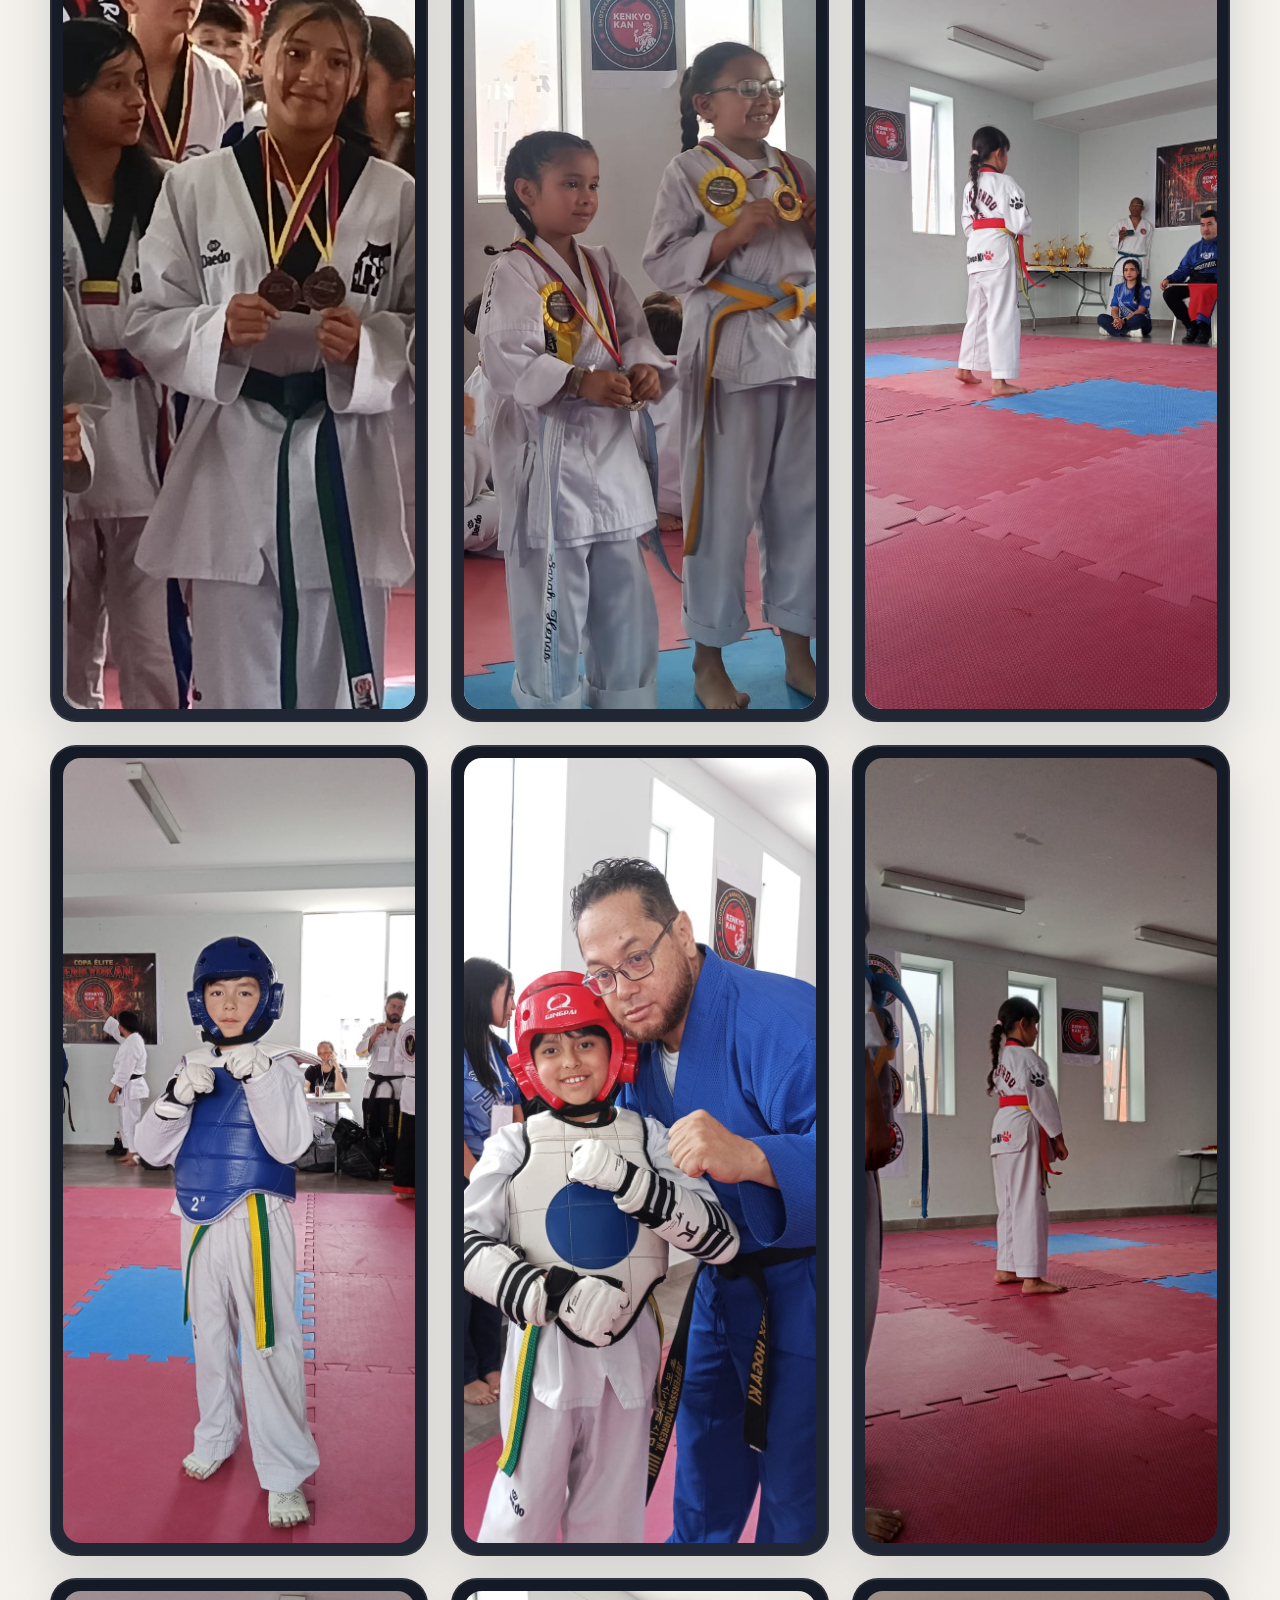
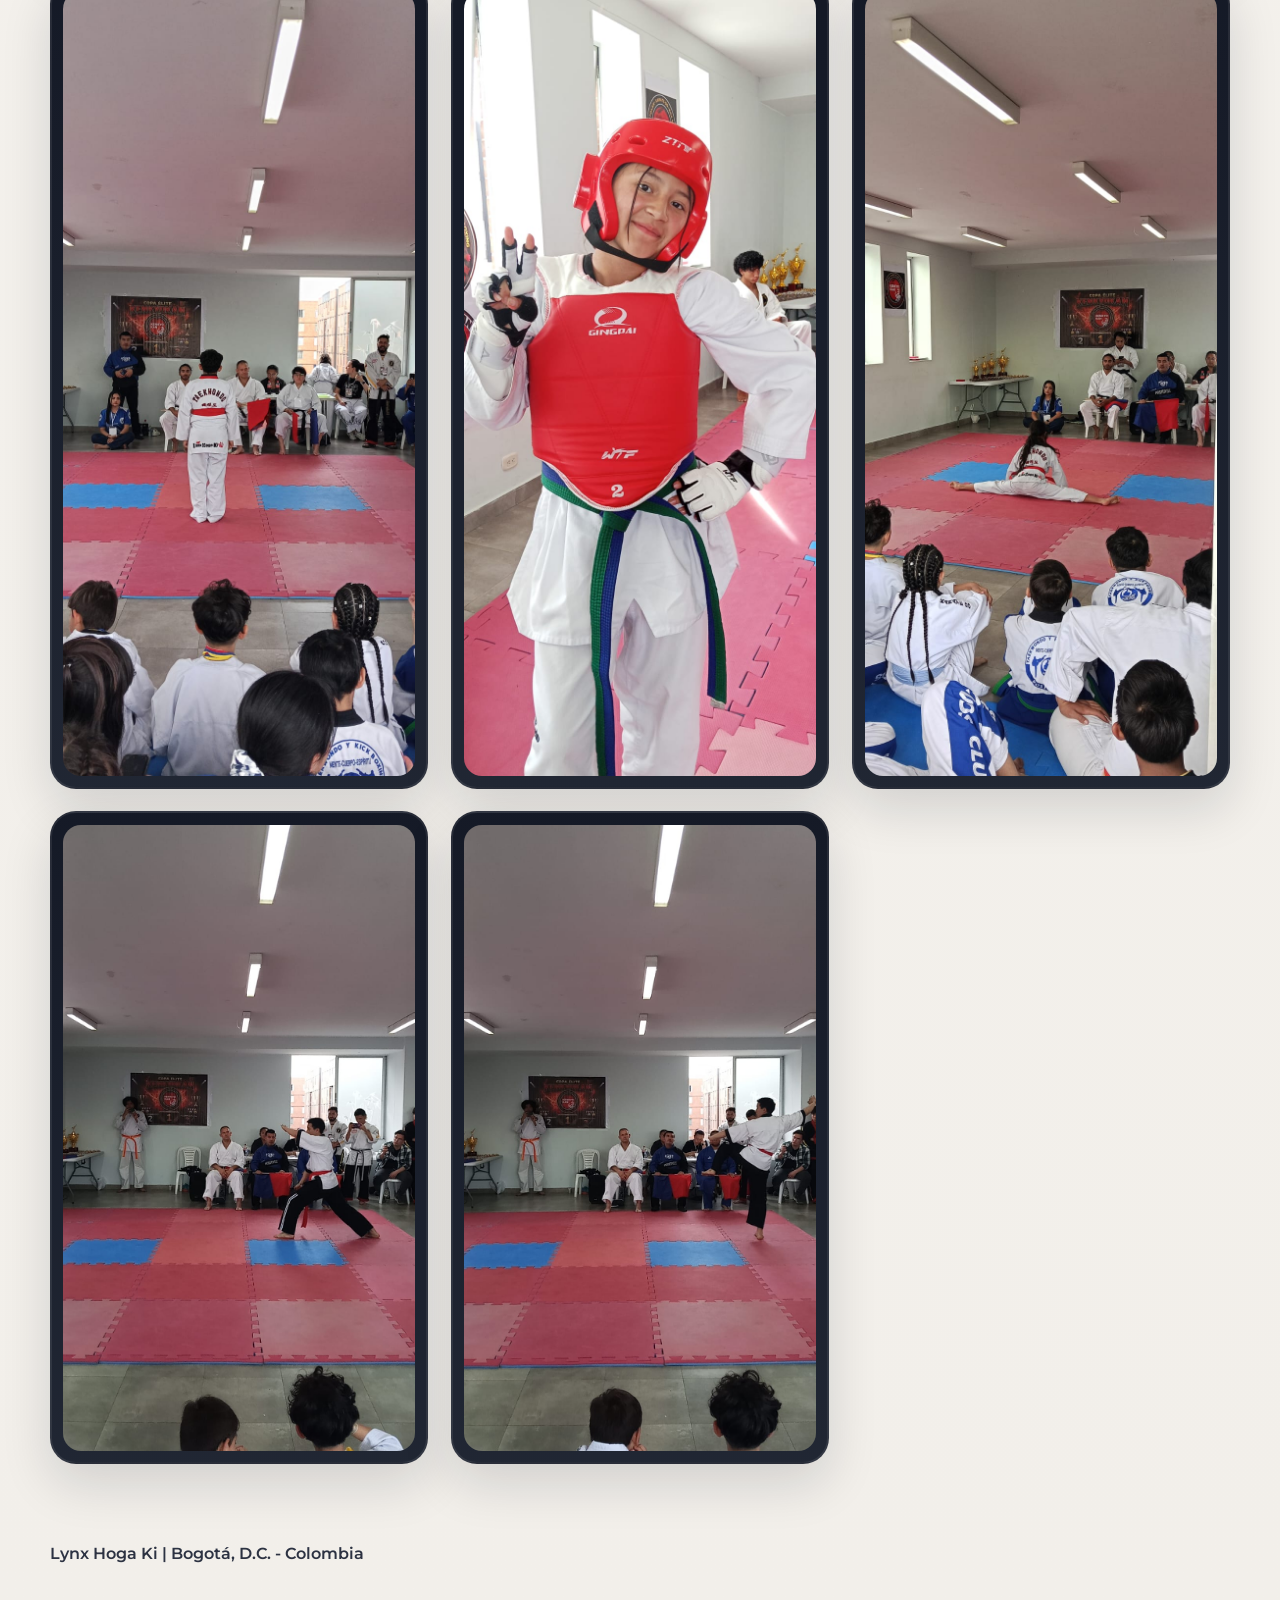
==== commit e19bb891: "Update album-fotos.html" ====
--- a/album-fotos.html
+++ b/album-fotos.html
@@ -596,6 +596,42 @@
          
           
        
+          <figure class="photo-card">
+          <img src="album-20260608-01.jpeg" alt="Grupo de estudiantes y maestros posando en una premiaciÃ³n de la academia" data-gallery-image>
+          </figure>
+          <figure class="photo-card">
+          <img src="album-20260608-02.jpeg" alt="NiÃ±os y jÃ³venes mostrando sus medallas tras la competencia" data-gallery-image>
+          </figure>
+          <figure class="photo-card">
+          <img src="album-20260608-03.jpeg" alt="Practicantes con medallas durante un evento del club" data-gallery-image>
+          </figure>
+          <figure class="photo-card">
+          <img src="album-20260608-04.jpeg" alt="Estudiantes de Lynx Hoga Ki en demostraciÃ³n marcial frente a jurados" data-gallery-image>
+          </figure>
+          <figure class="photo-card">
+          <img src="album-20260608-05.jpeg" alt="NiÃ±o con equipo de combate azul posando en la competencia" data-gallery-image>
+          </figure>
+          <figure class="photo-card">
+          <img src="album-20260608-06.jpeg" alt="Maestro acompaÃ±ando a un alumno en la competencia" data-gallery-image>
+          </figure>
+          <figure class="photo-card">
+          <img src="album-20260608-07.jpeg" alt="Estudiante de pie en el tatami durante una evaluaciÃ³n" data-gallery-image>
+          </figure>
+          <figure class="photo-card">
+          <img src="album-20260608-08.jpeg" alt="Participante preparado para presentar una forma ante los jueces" data-gallery-image>
+          </figure>
+          <figure class="photo-card">
+          <img src="album-20260608-09.jpeg" alt="NiÃ±o con peto rojo mostrando su saludo de competencia" data-gallery-image>
+          </figure>
+          <figure class="photo-card">
+          <img src="album-20260608-10.jpeg" alt="Estudiante realizando una forma frente a los jueces y compaÃ±eros" data-gallery-image>
+          </figure>
+          <figure class="photo-card">
+          <img src="album-20260608-11.jpeg" alt="Practicante ejecutando una tÃ©cnica durante la exhibiciÃ³n" data-gallery-image>
+          </figure>
+          <figure class="photo-card">
+          <img src="album-20260608-12.jpeg" alt="Estudiante finalizando una presentaciÃ³n marcial en el tatami" data-gallery-image>
+          </figure>
 
       </div>
     </section>
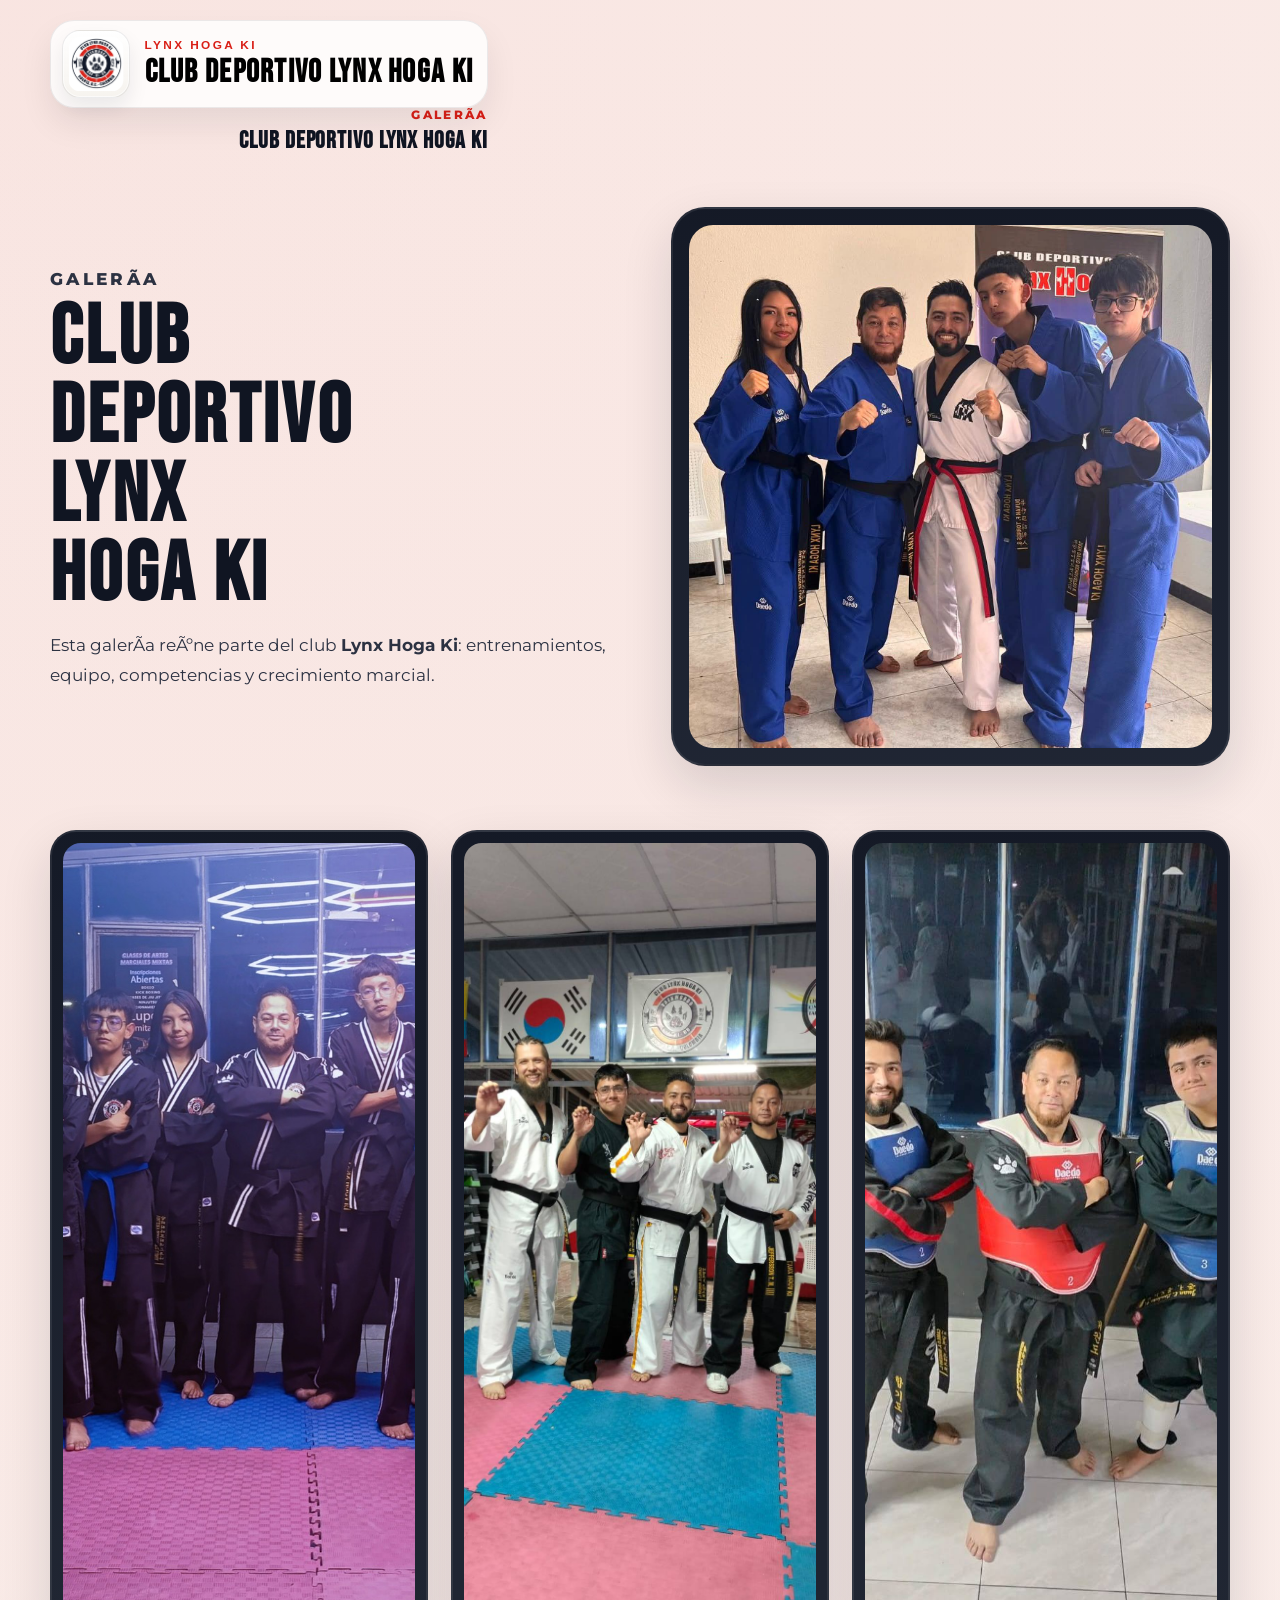
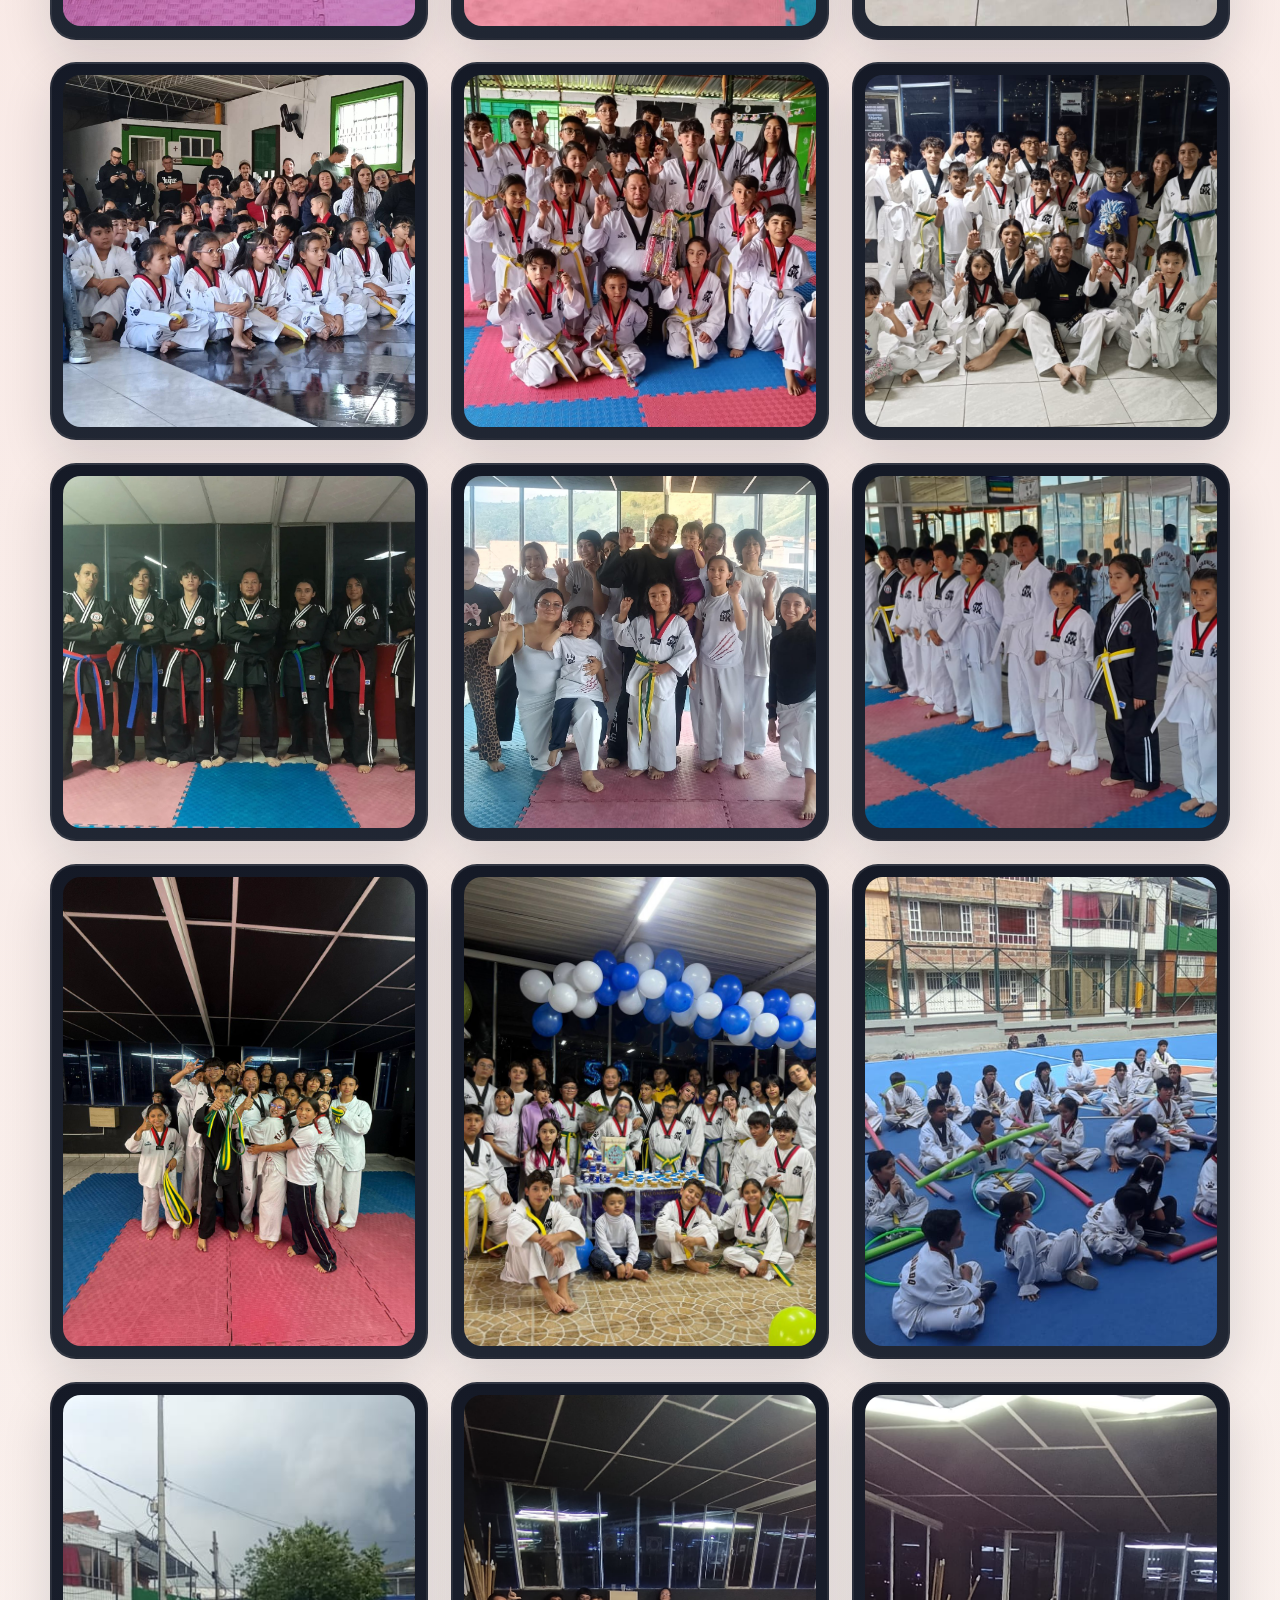
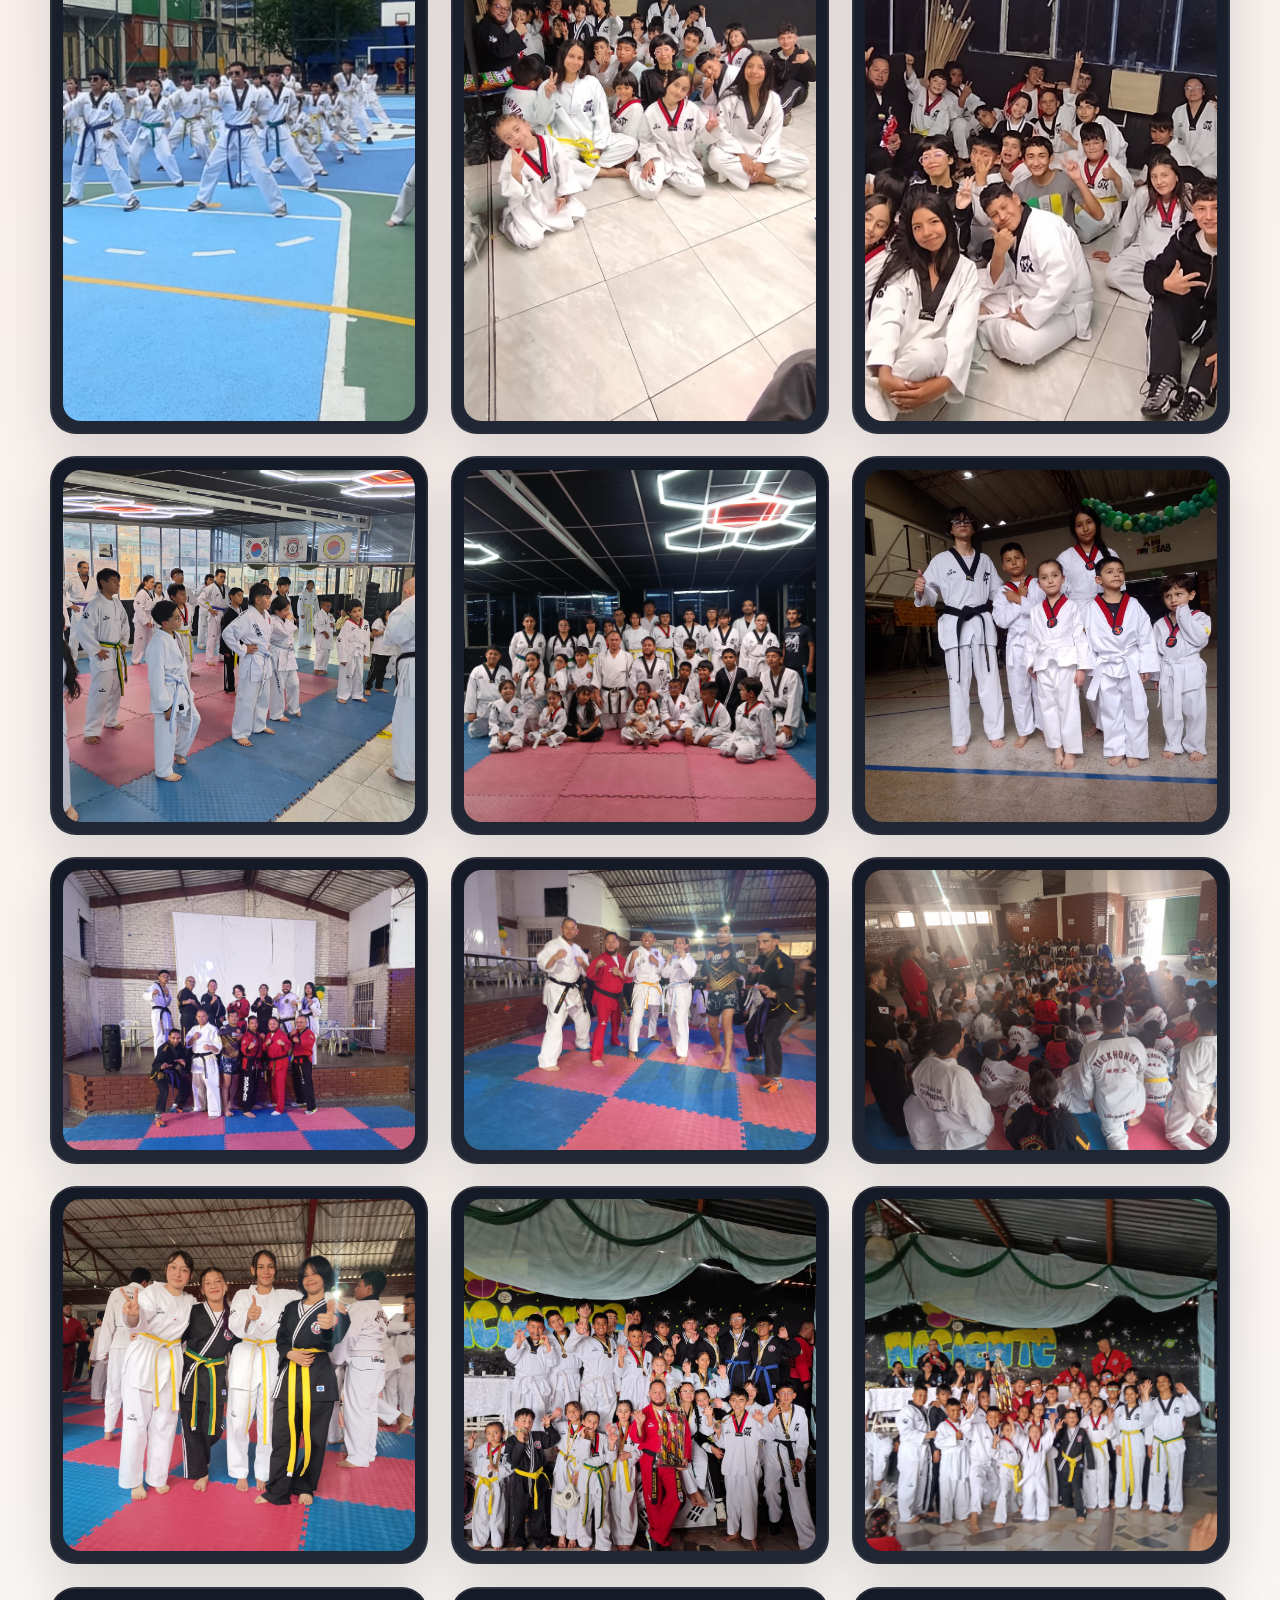
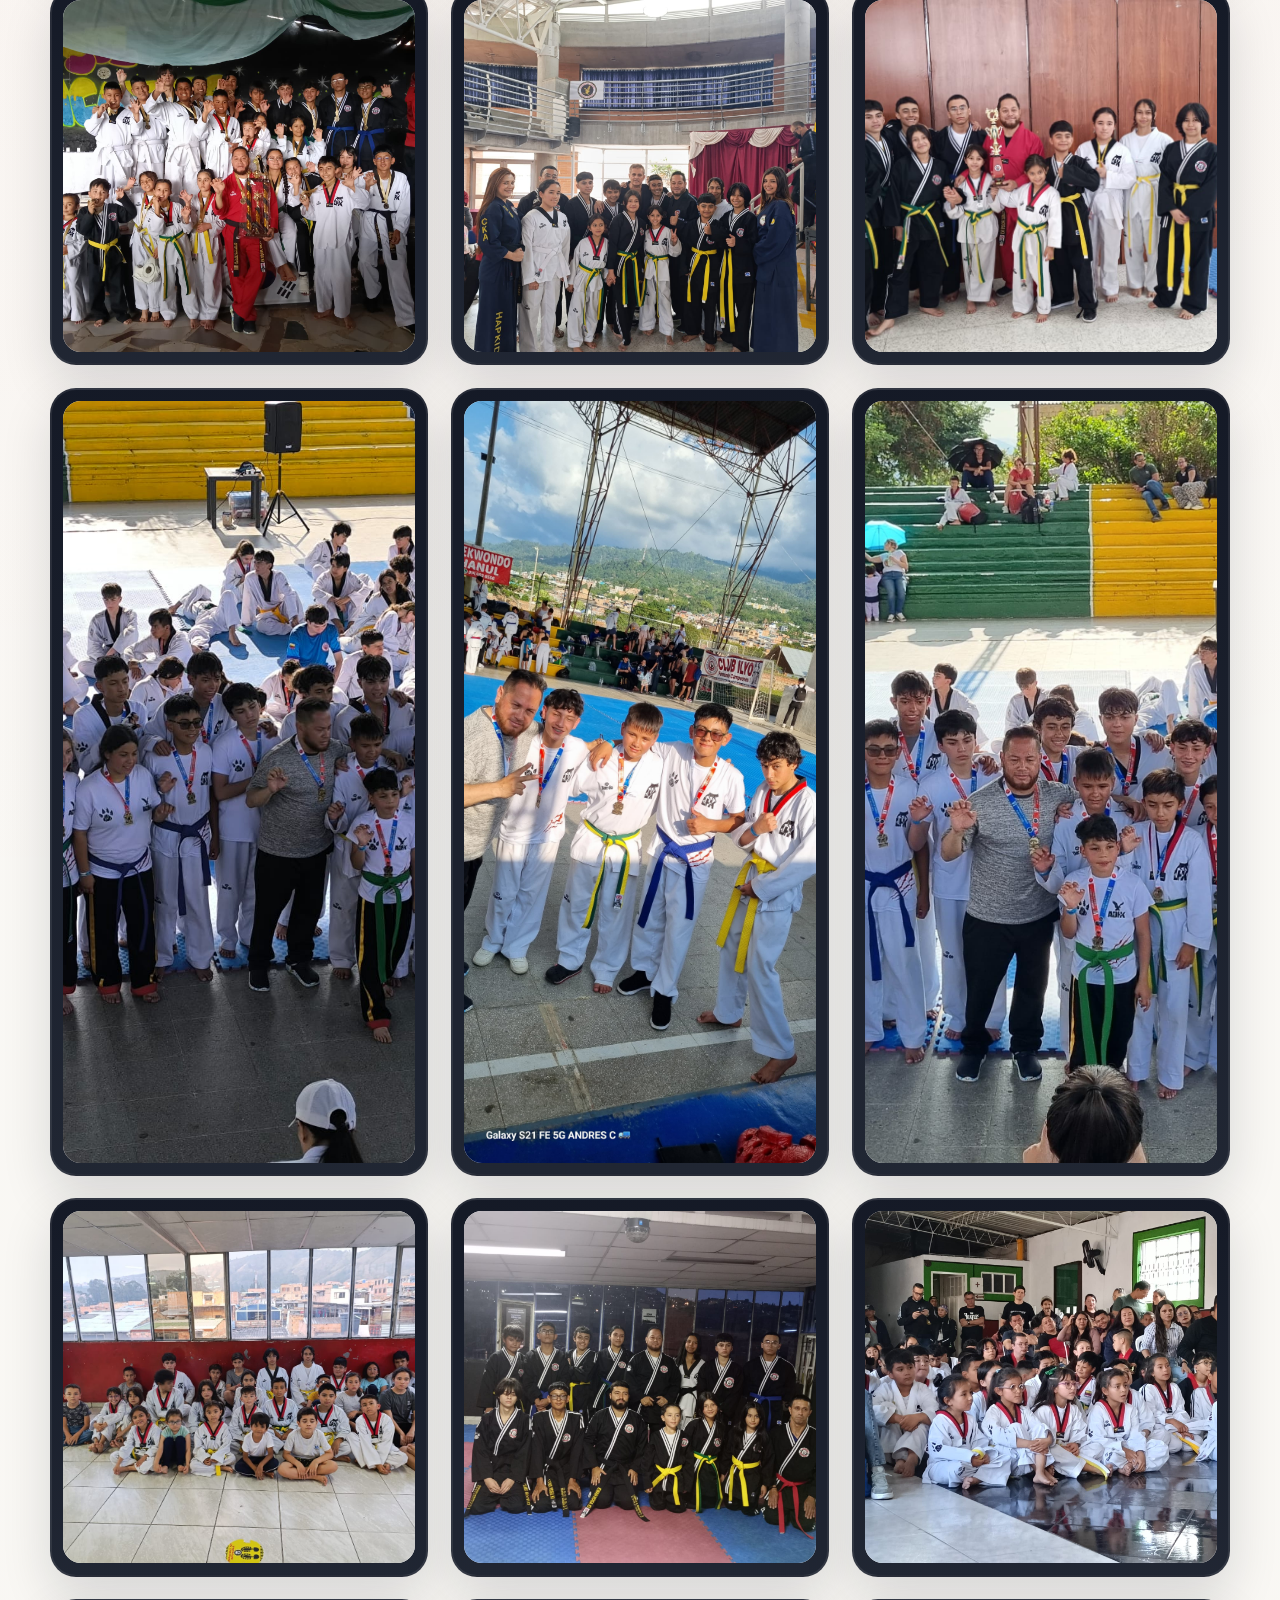
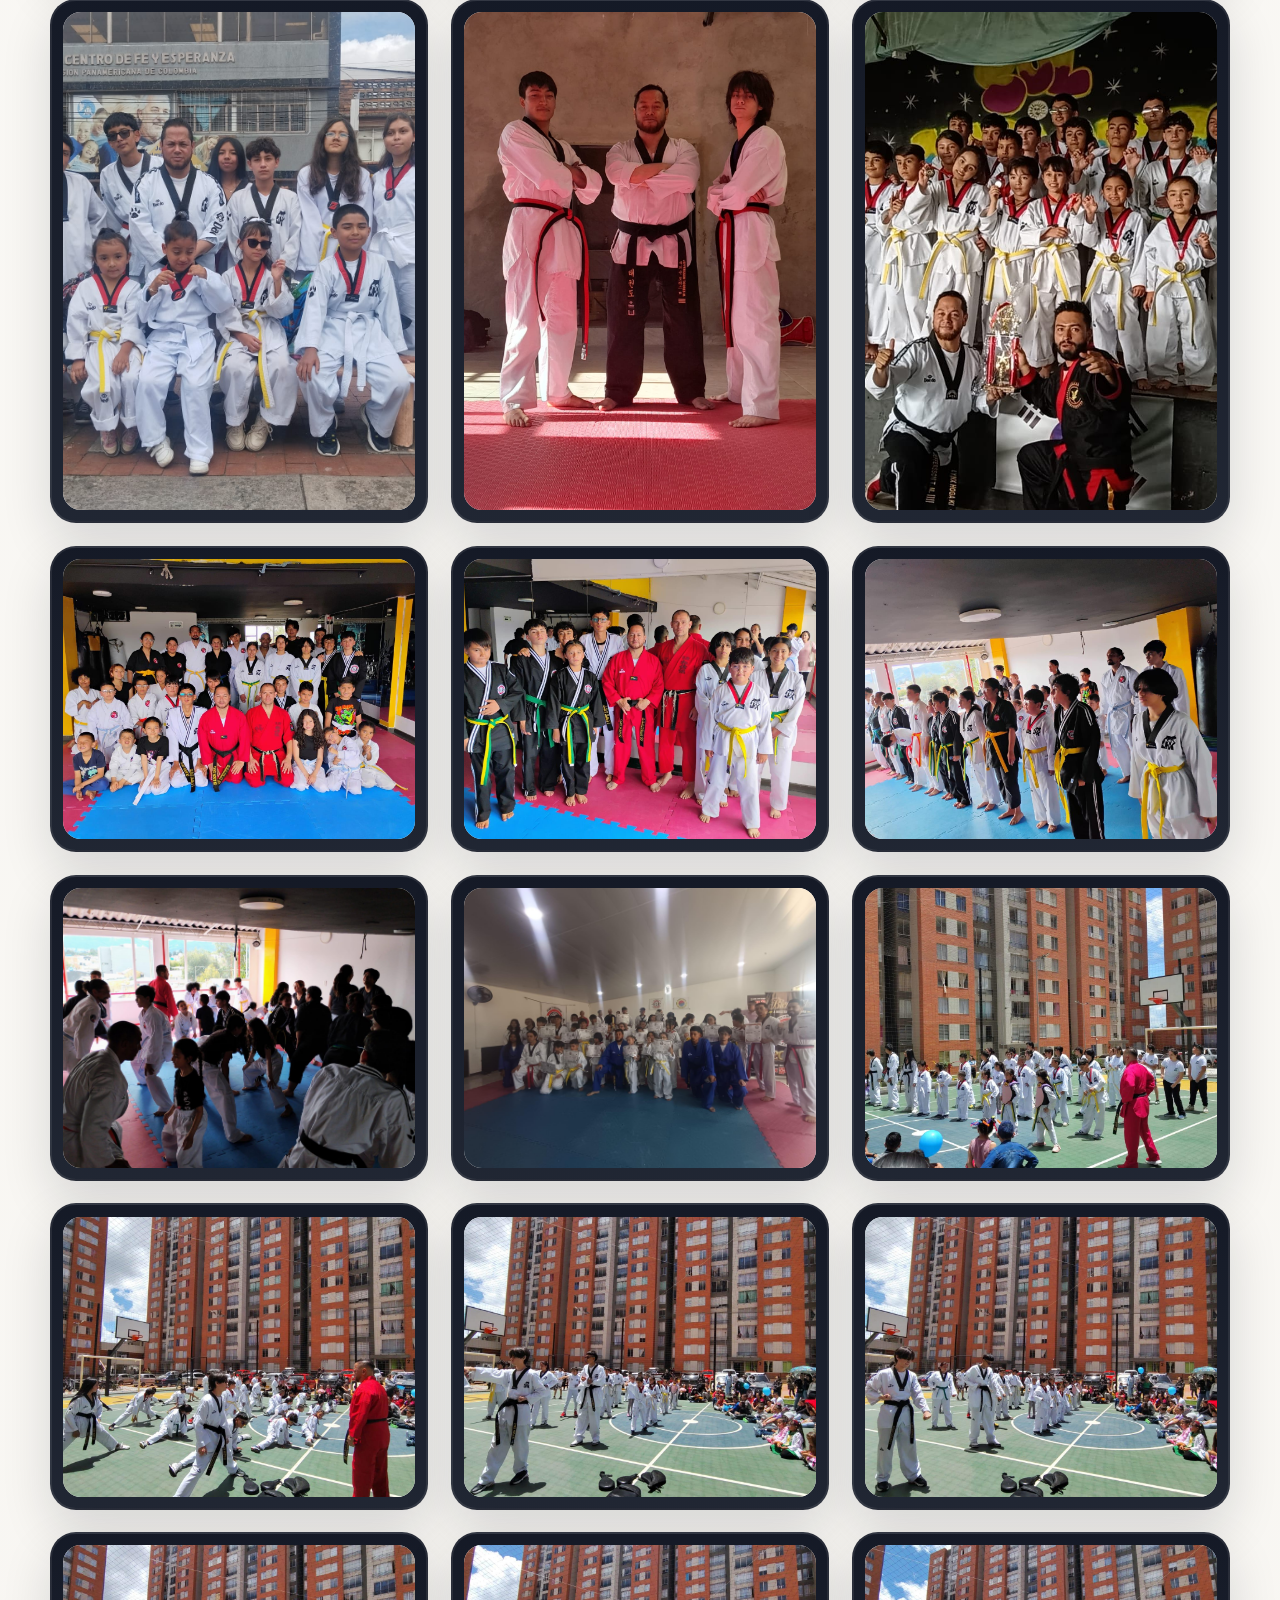
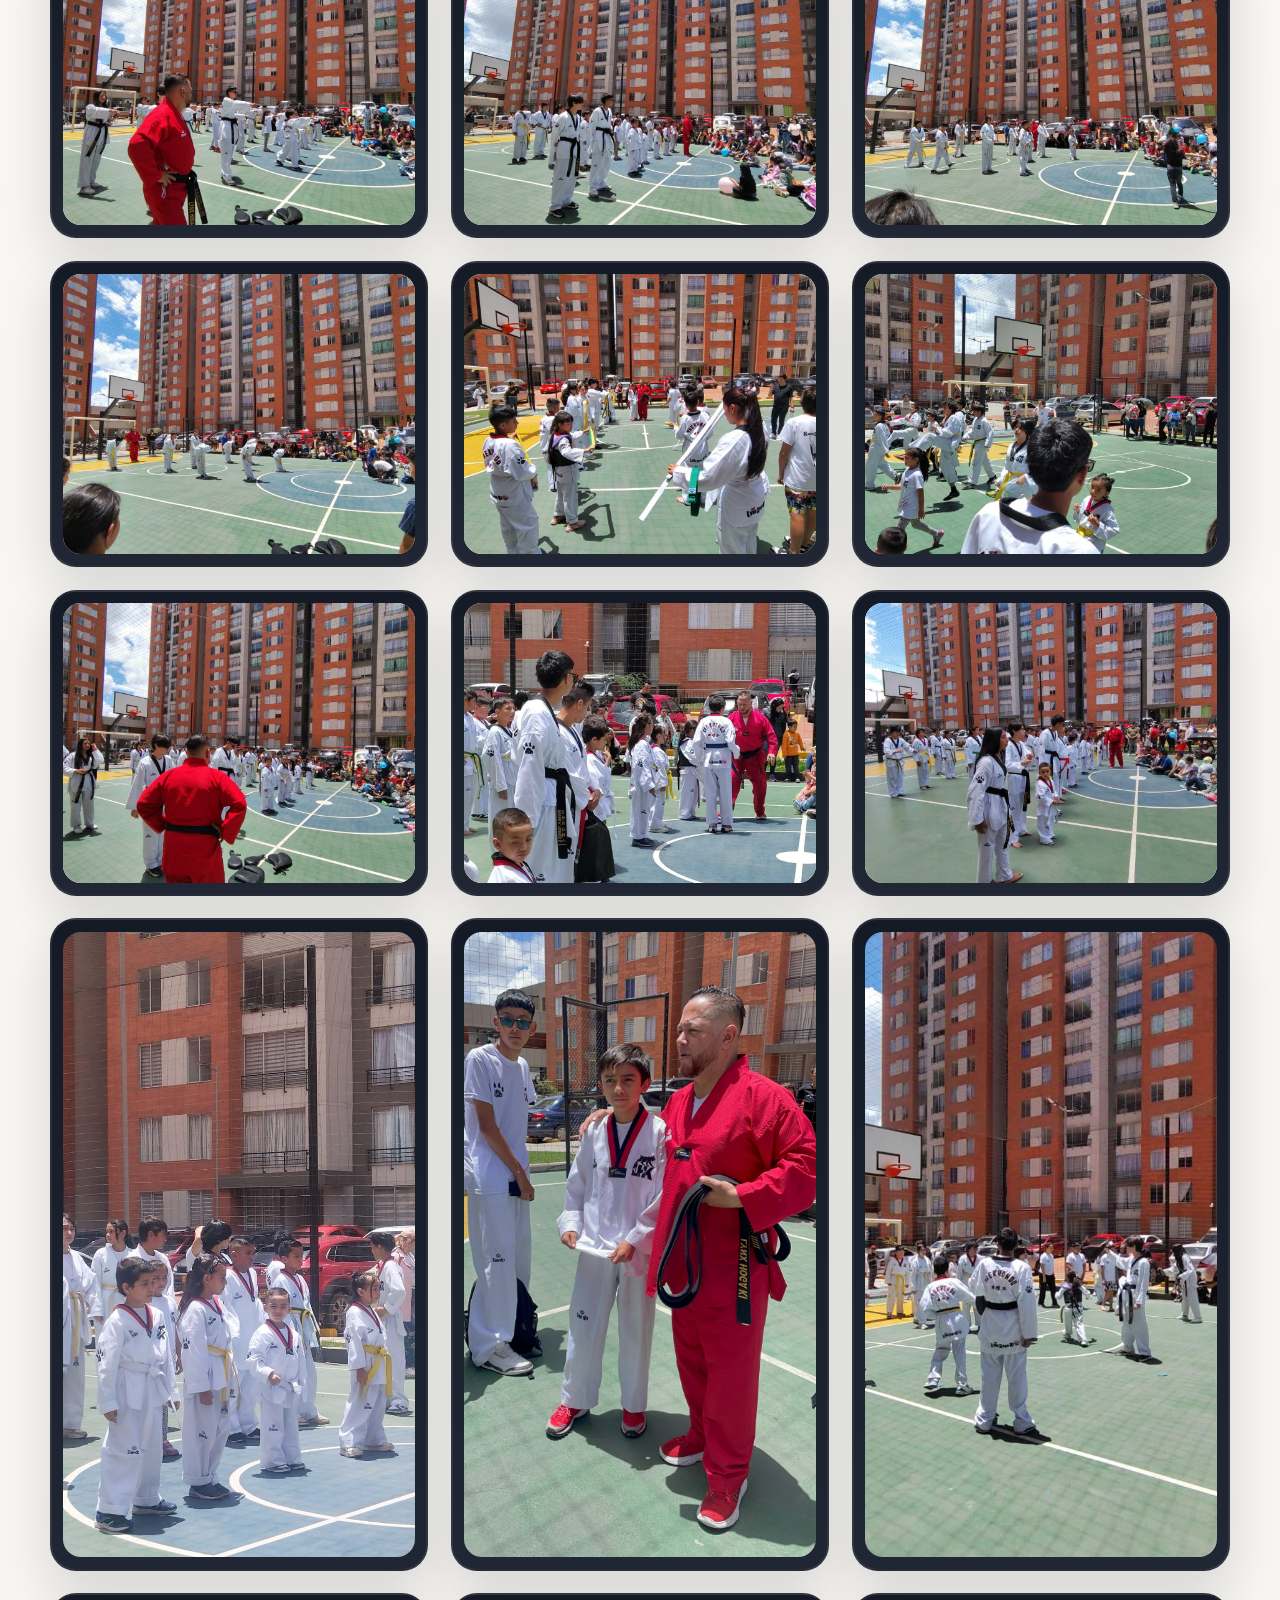
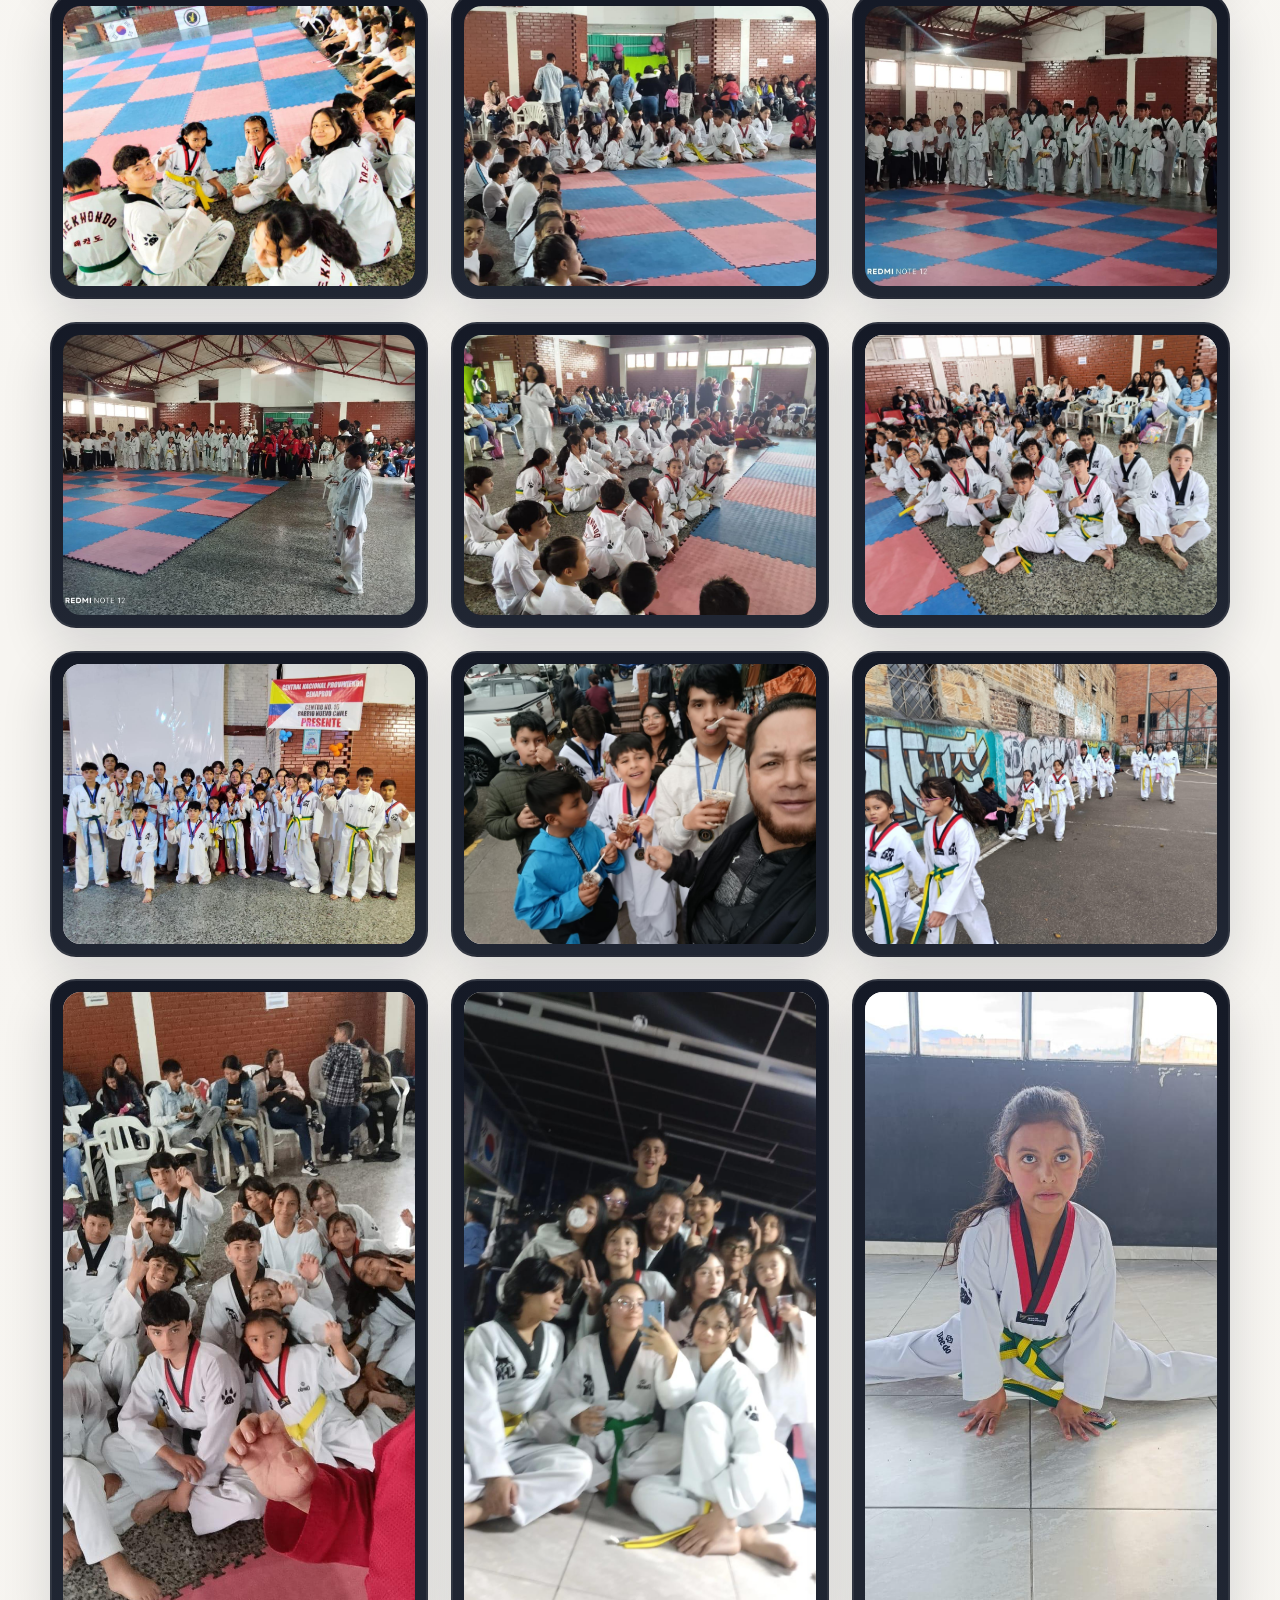
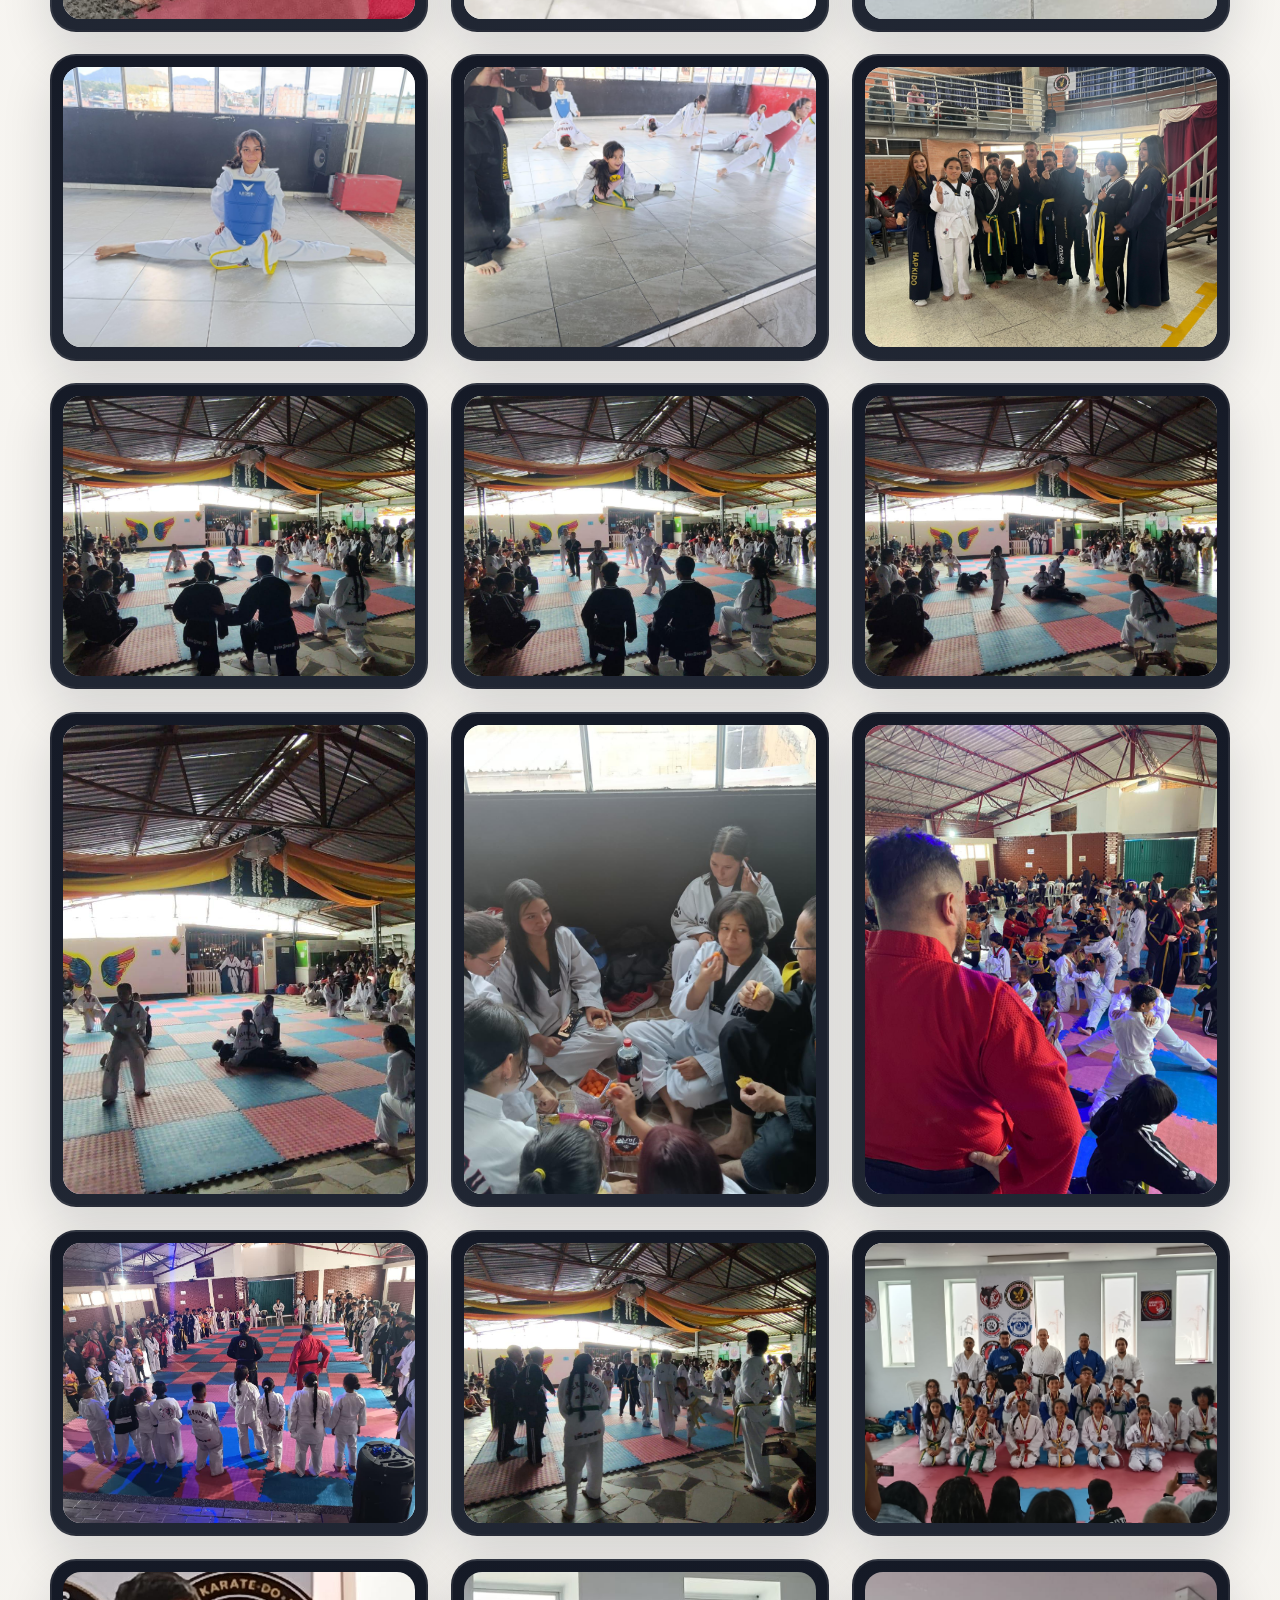
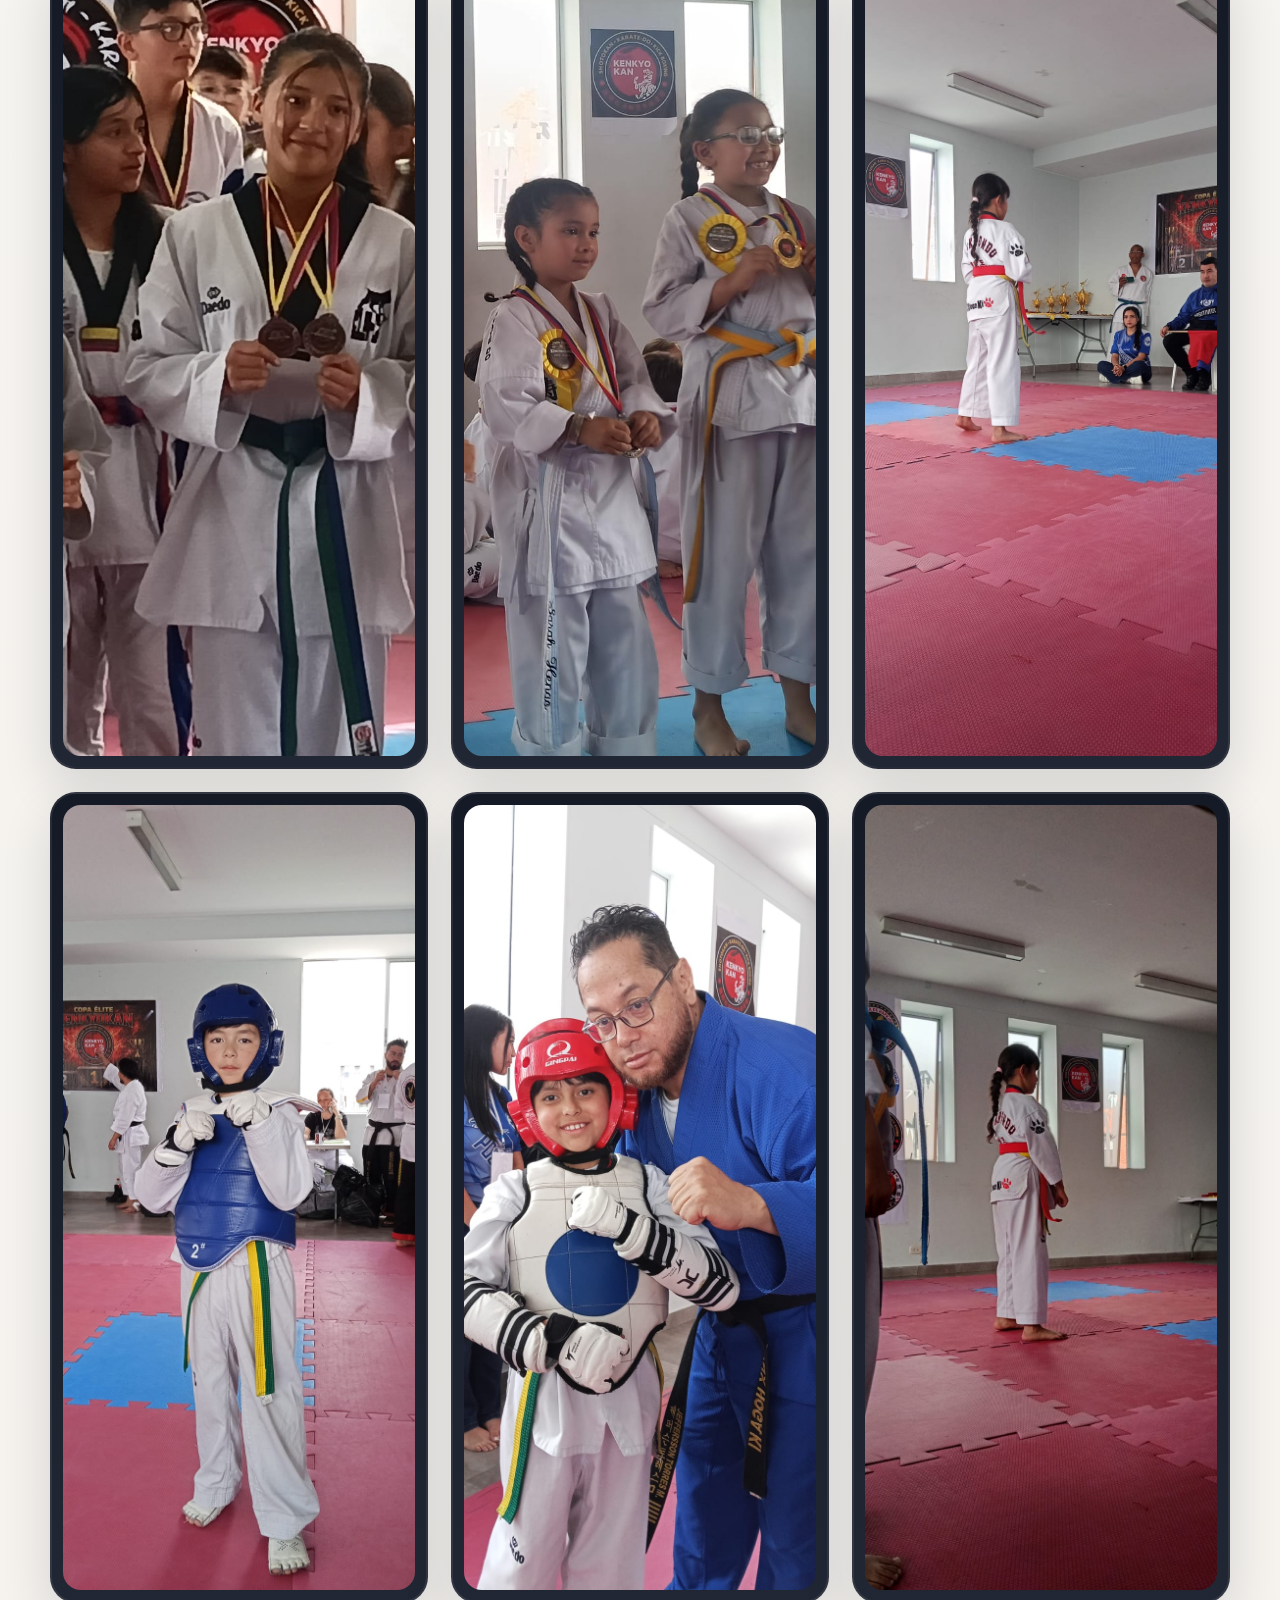
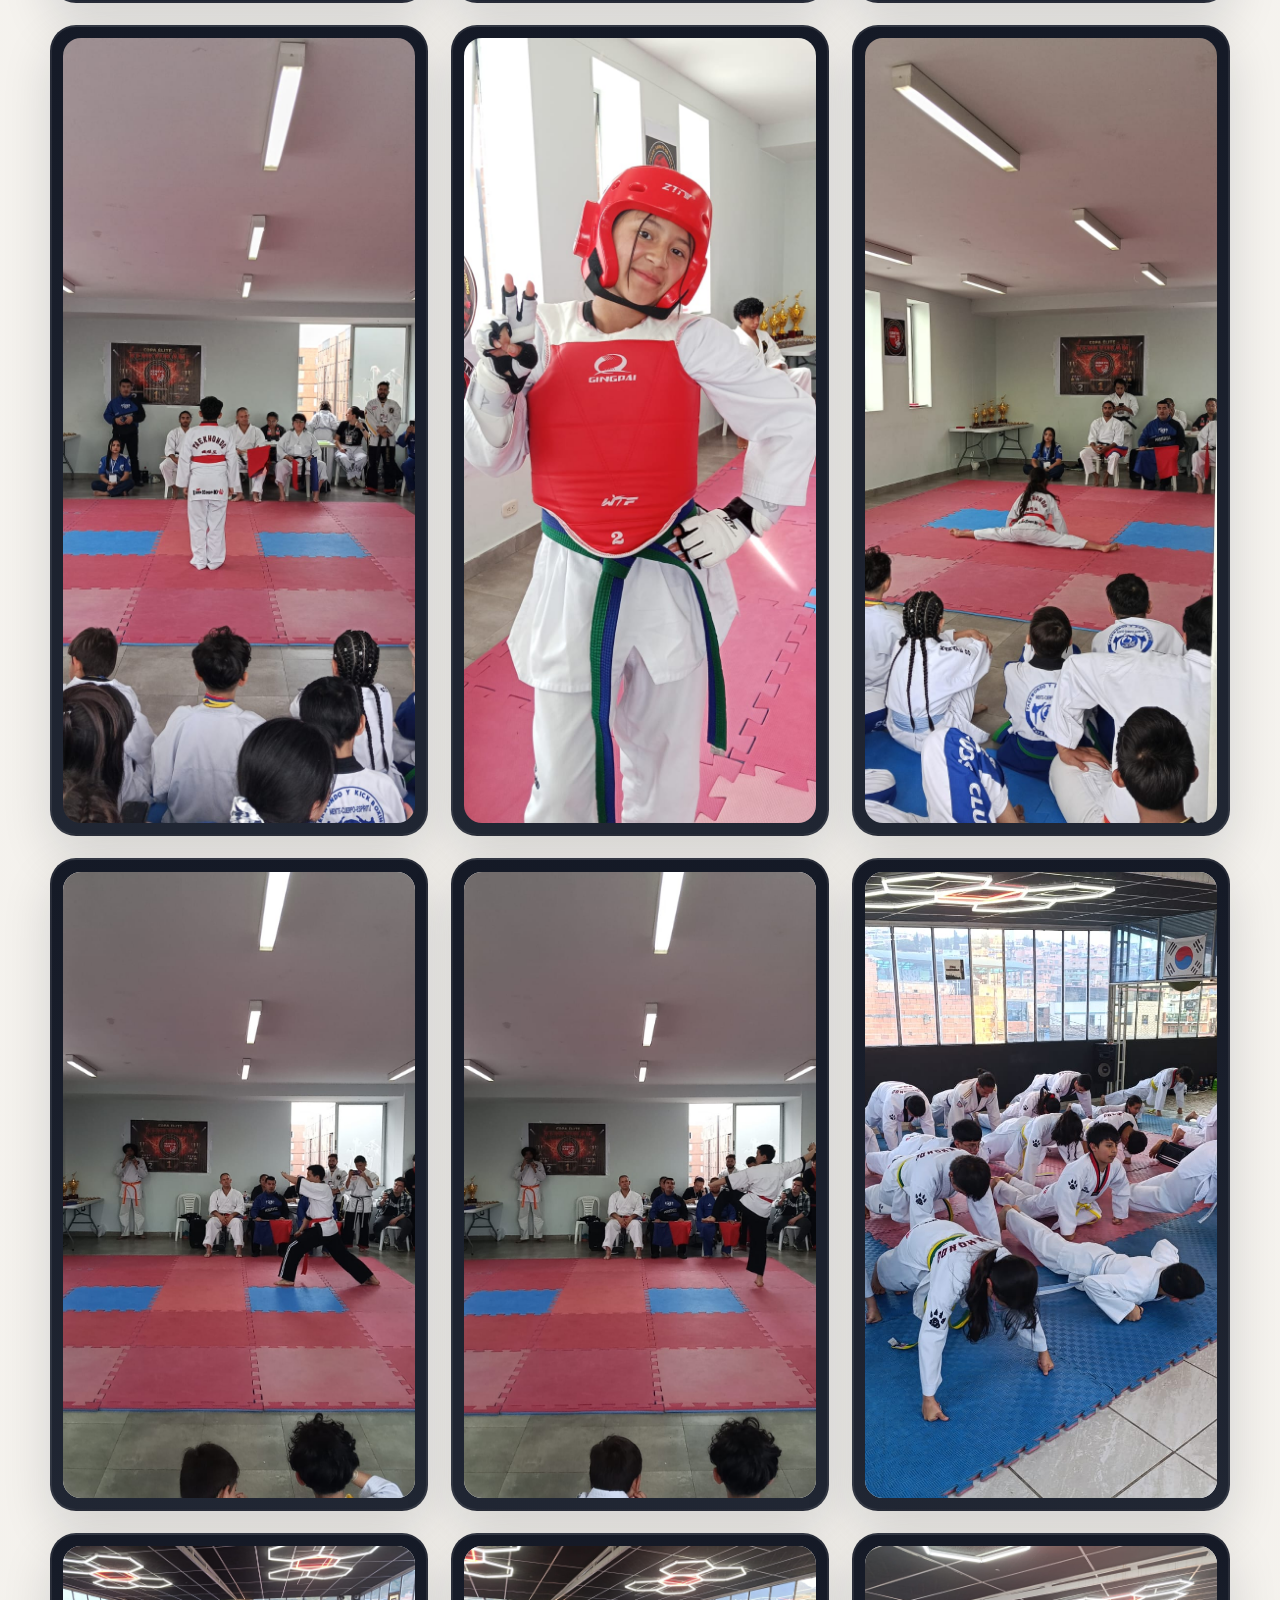
==== commit 9f85382a: "Update album-fotos.html" ====
--- a/album-fotos.html
+++ b/album-fotos.html
@@ -3,8 +3,8 @@
 <head>
   <meta charset="UTF-8">
   <meta name="viewport" content="width=device-width, initial-scale=1.0">
-  <title>Álbum de Fotos | Lynx Hoga Ki</title>
-  <meta name="description" content="Álbum de fotos de Lynx Hoga Ki con momentos de entrenamiento, eventos y comunidad marcial.">
+  <title>Ãlbum de Fotos | Lynx Hoga Ki</title>
+  <meta name="description" content="Ãlbum de fotos de Lynx Hoga Ki con momentos de entrenamiento, eventos y comunidad marcial.">
   <link rel="icon" type="image/png" href="favicon.png">
   <link rel="preconnect" href="https://fonts.googleapis.com">
   <link rel="preconnect" href="https://fonts.gstatic.com" crossorigin>
@@ -310,7 +310,7 @@
   <div class="page-shell">
     <header class="topbar">
       <div class="brand-menu">
-        <button class="brand-menu-toggle" type="button" aria-expanded="false" aria-controls="brand-menu-panel" aria-label="Abrir menú del club">
+        <button class="brand-menu-toggle" type="button" aria-expanded="false" aria-controls="brand-menu-panel" aria-label="Abrir menÃº del club">
           <div class="brand">
             <img src="Lynx.jpg" alt="Logo de Lynx Hoga Ki">
             <div>
@@ -321,24 +321,23 @@
         </button>
         <div id="brand-menu-panel" class="brand-menu-panel">
           <a href="index.html">Inicio</a>
-          <a href="album-fotos.html">Álbum de fotos</a>
+          <a href="album-fotos.html">Ãlbum de fotos</a>
           <a href="cronograma.html">Cronograma</a>
           <a href="cuaderno_LHK.html">Cuaderno LHK</a>
           <a href="profesores.html">Equipo formativo</a>
         </div>
-      </div>
       <div class="page-title">
-        <p class="eyebrow">Galería</p>
+        <p class="eyebrow">GalerÃ­a</p>
         <h2>Club Deportivo Lynx Hoga Ki</h2>
       </div>
     </header>
 
     <section class="hero">
       <div>
-        <p class="eyebrow">Galería</p>
+        <p class="eyebrow">GalerÃ­a</p>
         <h2>Club Deportivo Lynx Hoga Ki</h2>
         <p>
-          Esta galería reúne parte del club <strong>Lynx Hoga Ki</strong>:
+          Esta galerÃ­a reÃºne parte del club <strong>Lynx Hoga Ki</strong>:
           entrenamientos, equipo, competencias y crecimiento marcial.
         </p>
       </div>
@@ -350,7 +349,7 @@
     <section class="gallery-section">
       <div class="gallery-grid">
         <figure class="photo-card">
-          <img src="foto1.jpg" alt="Grupo de estudiantes y niños de Lynx Hoga Ki en entrenamiento" data-gallery-image>
+          <img src="foto1.jpg" alt="Grupo de estudiantes y niÃ±os de Lynx Hoga Ki en entrenamiento" data-gallery-image>
         </figure>
         <figure class="photo-card">
           <img src="foto2.jpg" alt="Equipo de Lynx Hoga Ki con medallas y trofeo" data-gallery-image>
@@ -380,31 +379,31 @@
           <img src="IMG-20260313-WA0048.jpg" alt="Grupo de estudiantes reunidos con el maestro en la academia" data-gallery-image>
         </figure>
         <figure class="photo-card">
-          <img src="IMG-20260313-WA0037.jpg" alt="Celebración grupal de Lynx Hoga Ki con alumnos y familias" data-gallery-image>
+          <img src="IMG-20260313-WA0037.jpg" alt="CelebraciÃ³n grupal de Lynx Hoga Ki con alumnos y familias" data-gallery-image>
         </figure>
         <figure class="photo-card">
           <img src="IMG-20251129-WA0016.jpg" alt="Entrenamiento al aire libre con estudiantes del club" data-gallery-image>
         </figure>
         <figure class="photo-card">
-          <img src="IMG-20251129-WA0010.jpg" alt="Práctica de formaciones en cancha externa del club" data-gallery-image>
-        </figure>
-        <figure class="photo-card">
-          <img src="IMG-20251029-WA0046.jpg" alt="Grupo de alumnos en reunión nocturna dentro de la academia" data-gallery-image>
+          <img src="IMG-20251129-WA0010.jpg" alt="PrÃ¡ctica de formaciones en cancha externa del club" data-gallery-image>
+        </figure>
+        <figure class="photo-card">
+          <img src="IMG-20251029-WA0046.jpg" alt="Grupo de alumnos en reuniÃ³n nocturna dentro de la academia" data-gallery-image>
         </figure>
         <figure class="photo-card">
           <img src="IMG-20251029-WA0040.jpg" alt="Equipo de Lynx Hoga Ki posando en la academia" data-gallery-image>
         </figure>
         <figure class="photo-card">
-          <img src="IMG-20251019-WA0022.jpg" alt="Niños y jóvenes del club durante ceremonia o acto especial" data-gallery-image>
+          <img src="IMG-20251019-WA0022.jpg" alt="NiÃ±os y jÃ³venes del club durante ceremonia o acto especial" data-gallery-image>
         </figure>
         <figure class="photo-card">
           <img src="IMG-20251018-WA0022.jpg" alt="Grupo de practicantes en entrenamiento dentro del dojang" data-gallery-image>
         </figure>
         <figure class="photo-card">
-          <img src="IMG-20250914-WA0035.jpg" alt="Delegación del club en evento o encuentro marcial" data-gallery-image>
-        </figure>
-        <figure class="photo-card">
-          <img src="IMG-20250914-WA0030.jpg" alt="Integrantes del club reunidos en presentación o salida especial" data-gallery-image>
+          <img src="IMG-20250914-WA0035.jpg" alt="DelegaciÃ³n del club en evento o encuentro marcial" data-gallery-image>
+        </figure>
+        <figure class="photo-card">
+          <img src="IMG-20250914-WA0030.jpg" alt="Integrantes del club reunidos en presentaciÃ³n o salida especial" data-gallery-image>
         </figure>
         <figure class="photo-card">
           <img src="IMG-20250914-WA0031.jpg" alt="Practicantes de Lynx Hoga Ki en actividad fuera de la academia" data-gallery-image>
@@ -413,16 +412,16 @@
           <img src="IMG-20250914-WA0029.jpg" alt="Grupo de alumnos y familias en jornada del club" data-gallery-image>
         </figure>
         <figure class="photo-card">
-          <img src="IMG-20250914-WA0021.jpg" alt="Participación del club en competencia o encuentro deportivo" data-gallery-image>
-        </figure>
-        <figure class="photo-card">
-          <img src="IMG-20250811-WA0053.jpg" alt="Estudiantes de Lynx Hoga Ki en sesión grupal" data-gallery-image>
+          <img src="IMG-20250914-WA0021.jpg" alt="ParticipaciÃ³n del club en competencia o encuentro deportivo" data-gallery-image>
+        </figure>
+        <figure class="photo-card">
+          <img src="IMG-20250811-WA0053.jpg" alt="Estudiantes de Lynx Hoga Ki en sesiÃ³n grupal" data-gallery-image>
         </figure>
         <figure class="photo-card">
           <img src="IMG-20250811-WA0007.jpg" alt="Alumnos del club posando dentro del dojang" data-gallery-image>
         </figure>
         <figure class="photo-card">
-          <img src="IMG-20250811-WA0005.jpg" alt="Equipo juvenil del club reunido para fotografía grupal" data-gallery-image>
+          <img src="IMG-20250811-WA0005.jpg" alt="Equipo juvenil del club reunido para fotografÃ­a grupal" data-gallery-image>
         </figure>
         <figure class="photo-card">
           <img src="IMG-20250629-WA0033.jpg" alt="Practicantes con medallas durante ceremonia del club" data-gallery-image>
@@ -431,16 +430,16 @@
           <img src="IMG-20250629-WA0003.jpg" alt="Grupo de competidores y entrenadores en jornada marcial" data-gallery-image>
         </figure>
         <figure class="photo-card">
-          <img src="IMG-20250216-WA0058.jpg" alt="Grupo de niños y jóvenes celebrando logro del club" data-gallery-image>
-        </figure>
-        <figure class="photo-card">
-          <img src="IMG-20250215-WA0104.jpg" alt="Delegación de Lynx Hoga Ki en evento o festival marcial" data-gallery-image>
+          <img src="IMG-20250216-WA0058.jpg" alt="Grupo de niÃ±os y jÃ³venes celebrando logro del club" data-gallery-image>
+        </figure>
+        <figure class="photo-card">
+          <img src="IMG-20250215-WA0104.jpg" alt="DelegaciÃ³n de Lynx Hoga Ki en evento o festival marcial" data-gallery-image>
         </figure>
         <figure class="photo-card">
           <img src="IMG-20250215-WA0089.jpg" alt="Participantes del club con trofeo y medallas" data-gallery-image>
         </figure>
         <figure class="photo-card">
-          <img src="IMG-20250207-WA0021.jpg" alt="Grupo juvenil de la academia en sesión fotográfica" data-gallery-image>
+          <img src="IMG-20250207-WA0021.jpg" alt="Grupo juvenil de la academia en sesiÃ³n fotogrÃ¡fica" data-gallery-image>
         </figure>
         <figure class="photo-card">
           <img src="IMG-20250117-WA0014.jpg" alt="Practicantes en uniforme negro durante entrenamiento avanzado" data-gallery-image>
@@ -449,202 +448,301 @@
           <img src="IMG-20241210-WA0007.jpg" alt="Maestro con alumnos en clase o actividad del club" data-gallery-image>
         </figure>
         <figure class="photo-card">
-          <img src="IMG-20241109-WA0005.jpg" alt="Equipo del club con medallas y trofeo en premiación" data-gallery-image>
+          <img src="IMG-20241109-WA0005.jpg" alt="Equipo del club con medallas y trofeo en premiaciÃ³n" data-gallery-image>
         </figure>
         <figure class="photo-card">
           <img src="IMG-20240825-WA0001.jpg" alt="Grupo de competencia del club en escenario deportivo" data-gallery-image>
         </figure>
         <figure class="photo-card">
-          <img src="IMG-20240805-WA0019.jpg" alt="Delegación de estudiantes en encuentro o competencia" data-gallery-image>
-        </figure>
-
-
-
-        <figure class="photo-card">
-          <img src="examenes-ascenso-54.jpeg" alt="Delegación de estudiantes en encuentro o competencia" data-gallery-image>
-        </figure>
-         <figure class="photo-card">
-          <img src="examenes-ascenso-55.jpeg" alt="Delegación de estudiantes en encuentro o competencia" data-gallery-image>
-        </figure>
-         <figure class="photo-card">
-          <img src="examenes-ascenso-56.jpeg" alt="Delegación de estudiantes en encuentro o competencia" data-gallery-image>
-        </figure>
-         <figure class="photo-card">
-          <img src="examenes-ascenso-57.jpeg" alt="Delegación de estudiantes en encuentro o competencia" data-gallery-image>
-        </figure>
-         <figure class="photo-card">
-          <img src="examenes-ascenso-58.jpeg" alt="Delegación de estudiantes en encuentro o competencia" data-gallery-image>
-        </figure>
-         <figure class="photo-card">
-          <img src="examenes-ascenso-59.jpeg" alt="Delegación de estudiantes en encuentro o competencia" data-gallery-image>
-        </figure>
-         <figure class="photo-card">
-          <img src="examenes-ascenso-60.jpeg" alt="Delegación de estudiantes en encuentro o competencia" data-gallery-image>
-        </figure>
-         <figure class="photo-card">
-          <img src="examenes-ascenso-61.jpeg" alt="Delegación de estudiantes en encuentro o competencia" data-gallery-image>
-        </figure>
-         <figure class="photo-card">
-          <img src="examenes-ascenso-62.jpeg" alt="Delegación de estudiantes en encuentro o competencia" data-gallery-image>
-        </figure>
-         <figure class="photo-card">
-          <img src="examenes-ascenso-63.jpeg" alt="Delegación de estudiantes en encuentro o competencia" data-gallery-image>
-        </figure>
-        <figure class="photo-card">
-          <img src="examenes-ascenso-64.jpeg" alt="Delegación de estudiantes en encuentro o competencia" data-gallery-image>
-          </figure>
-          <figure class="photo-card">
-            <img src="examenes-ascenso-65.jpeg" alt="Delegación de estudiantes en encuentro o competencia" data-gallery-image>
-          </figure>
-          <figure class="photo-card">
-            <img src="examenes-ascenso-66.jpeg" alt="Delegación de estudiantes en encuentro o competencia" data-gallery-image>
-          </figure>
-          <figure class="photo-card">
-            <img src="examenes-ascenso-67.jpeg" alt="Delegación de estudiantes en encuentro o competencia" data-gallery-image>
-          </figure>
-          <figure class="photo-card">
-            <img src="examenes-ascenso-68.jpeg" alt="Delegación de estudiantes en encuentro o competencia" data-gallery-image>
-          </figure>
-          <figure class="photo-card">
-            <img src="examenes-ascenso-69.jpeg" alt="Delegación de estudiantes en encuentro o competencia" data-gallery-image>
-          </figure>
-         <figure class="photo-card">
-          <img src="examenes-ascenso-70.jpeg" alt="Delegación de estudiantes en encuentro o competencia" data-gallery-image>
-        </figure>
-         <figure class="photo-card">
-          <img src="examenes-ascenso-71.jpeg" alt="Delegación de estudiantes en encuentro o competencia" data-gallery-image>
-        </figure>
-         <figure class="photo-card">
-          <img src="examenes-ascenso-72.jpeg" alt="Delegación de estudiantes en encuentro o competencia" data-gallery-image>
-        </figure>
-         <figure class="photo-card">
-          <img src="examenes-ascenso-73.jpeg" alt="Delegación de estudiantes en encuentro o competencia" data-gallery-image>
-        </figure>
-        <figure class="photo-card">
-          <img src="examenes-ascenso-74.jpeg" alt="Delegación de estudiantes en encuentro o competencia" data-gallery-image>
-          </figure>
-          <figure class="photo-card">
-          <img src="examenes-ascenso-75.jpeg" alt="Delegación de estudiantes en encuentro o competencia" data-gallery-image>
-          </figure>
-          <figure class="photo-card">
-          <img src="examenes-ascenso-76.jpeg" alt="Delegación de estudiantes en encuentro o competencia" data-gallery-image>
-          </figure>
-          <figure class="photo-card">
-          <img src="examenes-ascenso-77.jpeg" alt="Delegación de estudiantes en encuentro o competencia" data-gallery-image>
-          </figure>
-          <figure class="photo-card">
-          <img src="examenes-ascenso-78.jpeg" alt="Delegación de estudiantes en encuentro o competencia" data-gallery-image>
-          </figure>
-          <figure class="photo-card">
-          <img src="examenes-ascenso-79.jpeg" alt="Delegación de estudiantes en encuentro o competencia" data-gallery-image>
-          </figure>
-         <figure class="photo-card">
-          <img src="examenes-ascenso-80.jpeg" alt="Delegación de estudiantes en encuentro o competencia" data-gallery-image>
-        </figure>
-         <figure class="photo-card">
-          <img src="examenes-ascenso-81.jpeg" alt="Delegación de estudiantes en encuentro o competencia" data-gallery-image>
-        </figure>
-         <figure class="photo-card">
-          <img src="examenes-ascenso-82.jpeg" alt="Delegación de estudiantes en encuentro o competencia" data-gallery-image>
-        </figure>
-         <figure class="photo-card">
-          <img src="examenes-ascenso-83.jpeg" alt="Delegación de estudiantes en encuentro o competencia" data-gallery-image>
-        </figure>
-        <figure class="photo-card">
-          <img src="examenes-ascenso-84.jpeg" alt="Delegación de estudiantes en encuentro o competencia" data-gallery-image>
-          </figure>
-          <figure class="photo-card">
-          <img src="examenes-ascenso-85.jpeg" alt="Delegación de estudiantes en encuentro o competencia" data-gallery-image>
-          </figure>
-          <figure class="photo-card">
-          <img src="examenes-ascenso-86.jpeg" alt="Delegación de estudiantes en encuentro o competencia" data-gallery-image>
-          </figure>
-          <figure class="photo-card">
-          <img src="examenes-ascenso-87.jpeg" alt="Delegación de estudiantes en encuentro o competencia" data-gallery-image>
-          </figure>
-          <figure class="photo-card">
-          <img src="examenes-ascenso-88.jpeg" alt="Delegación de estudiantes en encuentro o competencia" data-gallery-image>
-          </figure>
-          <figure class="photo-card">
-          <img src="examenes-ascenso-89.jpeg" alt="Delegación de estudiantes en encuentro o competencia" data-gallery-image>
+          <img src="IMG-20240805-WA0019.jpg" alt="DelegaciÃ³n de estudiantes en encuentro o competencia" data-gallery-image>
+        </figure>
+
+
+
+        <figure class="photo-card">
+          <img src="examenes-ascenso-54.jpeg" alt="DelegaciÃ³n de estudiantes en encuentro o competencia" data-gallery-image>
+        </figure>
+         <figure class="photo-card">
+          <img src="examenes-ascenso-55.jpeg" alt="DelegaciÃ³n de estudiantes en encuentro o competencia" data-gallery-image>
+        </figure>
+         <figure class="photo-card">
+          <img src="examenes-ascenso-56.jpeg" alt="DelegaciÃ³n de estudiantes en encuentro o competencia" data-gallery-image>
+        </figure>
+         <figure class="photo-card">
+          <img src="examenes-ascenso-57.jpeg" alt="DelegaciÃ³n de estudiantes en encuentro o competencia" data-gallery-image>
+        </figure>
+         <figure class="photo-card">
+          <img src="examenes-ascenso-58.jpeg" alt="DelegaciÃ³n de estudiantes en encuentro o competencia" data-gallery-image>
+        </figure>
+         <figure class="photo-card">
+          <img src="examenes-ascenso-59.jpeg" alt="DelegaciÃ³n de estudiantes en encuentro o competencia" data-gallery-image>
+        </figure>
+         <figure class="photo-card">
+          <img src="examenes-ascenso-60.jpeg" alt="DelegaciÃ³n de estudiantes en encuentro o competencia" data-gallery-image>
+        </figure>
+         <figure class="photo-card">
+          <img src="examenes-ascenso-61.jpeg" alt="DelegaciÃ³n de estudiantes en encuentro o competencia" data-gallery-image>
+        </figure>
+         <figure class="photo-card">
+          <img src="examenes-ascenso-62.jpeg" alt="DelegaciÃ³n de estudiantes en encuentro o competencia" data-gallery-image>
+        </figure>
+         <figure class="photo-card">
+          <img src="examenes-ascenso-63.jpeg" alt="DelegaciÃ³n de estudiantes en encuentro o competencia" data-gallery-image>
+        </figure>
+        <figure class="photo-card">
+          <img src="examenes-ascenso-64.jpeg" alt="DelegaciÃ³n de estudiantes en encuentro o competencia" data-gallery-image>
+          </figure>
+          <figure class="photo-card">
+            <img src="examenes-ascenso-65.jpeg" alt="DelegaciÃ³n de estudiantes en encuentro o competencia" data-gallery-image>
+          </figure>
+          <figure class="photo-card">
+            <img src="examenes-ascenso-66.jpeg" alt="DelegaciÃ³n de estudiantes en encuentro o competencia" data-gallery-image>
+          </figure>
+          <figure class="photo-card">
+            <img src="examenes-ascenso-67.jpeg" alt="DelegaciÃ³n de estudiantes en encuentro o competencia" data-gallery-image>
+          </figure>
+          <figure class="photo-card">
+            <img src="examenes-ascenso-68.jpeg" alt="DelegaciÃ³n de estudiantes en encuentro o competencia" data-gallery-image>
+          </figure>
+          <figure class="photo-card">
+            <img src="examenes-ascenso-69.jpeg" alt="DelegaciÃ³n de estudiantes en encuentro o competencia" data-gallery-image>
+          </figure>
+         <figure class="photo-card">
+          <img src="examenes-ascenso-70.jpeg" alt="DelegaciÃ³n de estudiantes en encuentro o competencia" data-gallery-image>
+        </figure>
+         <figure class="photo-card">
+          <img src="examenes-ascenso-71.jpeg" alt="DelegaciÃ³n de estudiantes en encuentro o competencia" data-gallery-image>
+        </figure>
+         <figure class="photo-card">
+          <img src="examenes-ascenso-72.jpeg" alt="DelegaciÃ³n de estudiantes en encuentro o competencia" data-gallery-image>
+        </figure>
+         <figure class="photo-card">
+          <img src="examenes-ascenso-73.jpeg" alt="DelegaciÃ³n de estudiantes en encuentro o competencia" data-gallery-image>
+        </figure>
+        <figure class="photo-card">
+          <img src="examenes-ascenso-74.jpeg" alt="DelegaciÃ³n de estudiantes en encuentro o competencia" data-gallery-image>
+          </figure>
+          <figure class="photo-card">
+          <img src="examenes-ascenso-75.jpeg" alt="DelegaciÃ³n de estudiantes en encuentro o competencia" data-gallery-image>
+          </figure>
+          <figure class="photo-card">
+          <img src="examenes-ascenso-76.jpeg" alt="DelegaciÃ³n de estudiantes en encuentro o competencia" data-gallery-image>
+          </figure>
+          <figure class="photo-card">
+          <img src="examenes-ascenso-77.jpeg" alt="DelegaciÃ³n de estudiantes en encuentro o competencia" data-gallery-image>
+          </figure>
+          <figure class="photo-card">
+          <img src="examenes-ascenso-78.jpeg" alt="DelegaciÃ³n de estudiantes en encuentro o competencia" data-gallery-image>
+          </figure>
+          <figure class="photo-card">
+          <img src="examenes-ascenso-79.jpeg" alt="DelegaciÃ³n de estudiantes en encuentro o competencia" data-gallery-image>
+          </figure>
+         <figure class="photo-card">
+          <img src="examenes-ascenso-80.jpeg" alt="DelegaciÃ³n de estudiantes en encuentro o competencia" data-gallery-image>
+        </figure>
+         <figure class="photo-card">
+          <img src="examenes-ascenso-81.jpeg" alt="DelegaciÃ³n de estudiantes en encuentro o competencia" data-gallery-image>
+        </figure>
+         <figure class="photo-card">
+          <img src="examenes-ascenso-82.jpeg" alt="DelegaciÃ³n de estudiantes en encuentro o competencia" data-gallery-image>
+        </figure>
+         <figure class="photo-card">
+          <img src="examenes-ascenso-83.jpeg" alt="DelegaciÃ³n de estudiantes en encuentro o competencia" data-gallery-image>
+        </figure>
+        <figure class="photo-card">
+          <img src="examenes-ascenso-84.jpeg" alt="DelegaciÃ³n de estudiantes en encuentro o competencia" data-gallery-image>
+          </figure>
+          <figure class="photo-card">
+          <img src="examenes-ascenso-85.jpeg" alt="DelegaciÃ³n de estudiantes en encuentro o competencia" data-gallery-image>
+          </figure>
+          <figure class="photo-card">
+          <img src="examenes-ascenso-86.jpeg" alt="DelegaciÃ³n de estudiantes en encuentro o competencia" data-gallery-image>
+          </figure>
+          <figure class="photo-card">
+          <img src="examenes-ascenso-87.jpeg" alt="DelegaciÃ³n de estudiantes en encuentro o competencia" data-gallery-image>
+          </figure>
+          <figure class="photo-card">
+          <img src="examenes-ascenso-88.jpeg" alt="DelegaciÃ³n de estudiantes en encuentro o competencia" data-gallery-image>
+          </figure>
+          <figure class="photo-card">
+          <img src="examenes-ascenso-89.jpeg" alt="DelegaciÃ³n de estudiantes en encuentro o competencia" data-gallery-image>
           </figure>
                    <figure class="photo-card">
-          <img src="examenes-ascenso-90.jpeg" alt="Delegación de estudiantes en encuentro o competencia" data-gallery-image>
-        </figure>
-         <figure class="photo-card">
-          <img src="examenes-ascenso-91.jpeg" alt="Delegación de estudiantes en encuentro o competencia" data-gallery-image>
-        </figure>
-         <figure class="photo-card">
-          <img src="examenes-ascenso-92.jpeg" alt="Delegación de estudiantes en encuentro o competencia" data-gallery-image>
-        </figure>
-         <figure class="photo-card">
-          <img src="examenes-ascenso-93.jpeg" alt="Delegación de estudiantes en encuentro o competencia" data-gallery-image>
-        </figure>
-        <figure class="photo-card">
-          <img src="examenes-ascenso-94.jpeg" alt="Delegación de estudiantes en encuentro o competencia" data-gallery-image>
-          </figure>
-          <figure class="photo-card">
-          <img src="examenes-ascenso-95.jpeg" alt="Delegación de estudiantes en encuentro o competencia" data-gallery-image>
-          </figure>
-          <figure class="photo-card">
-          <img src="examenes-ascenso-96.jpeg" alt="Delegación de estudiantes en encuentro o competencia" data-gallery-image>
-          </figure>
-          <figure class="photo-card">
-          <img src="examenes-ascenso-97.jpeg" alt="Delegación de estudiantes en encuentro o competencia" data-gallery-image>
+          <img src="examenes-ascenso-90.jpeg" alt="DelegaciÃ³n de estudiantes en encuentro o competencia" data-gallery-image>
+        </figure>
+         <figure class="photo-card">
+          <img src="examenes-ascenso-91.jpeg" alt="DelegaciÃ³n de estudiantes en encuentro o competencia" data-gallery-image>
+        </figure>
+         <figure class="photo-card">
+          <img src="examenes-ascenso-92.jpeg" alt="DelegaciÃ³n de estudiantes en encuentro o competencia" data-gallery-image>
+        </figure>
+         <figure class="photo-card">
+          <img src="examenes-ascenso-93.jpeg" alt="DelegaciÃ³n de estudiantes en encuentro o competencia" data-gallery-image>
+        </figure>
+        <figure class="photo-card">
+          <img src="examenes-ascenso-94.jpeg" alt="DelegaciÃ³n de estudiantes en encuentro o competencia" data-gallery-image>
+          </figure>
+          <figure class="photo-card">
+          <img src="examenes-ascenso-95.jpeg" alt="DelegaciÃ³n de estudiantes en encuentro o competencia" data-gallery-image>
+          </figure>
+          <figure class="photo-card">
+          <img src="examenes-ascenso-96.jpeg" alt="DelegaciÃ³n de estudiantes en encuentro o competencia" data-gallery-image>
+          </figure>
+          <figure class="photo-card">
+          <img src="examenes-ascenso-97.jpeg" alt="DelegaciÃ³n de estudiantes en encuentro o competencia" data-gallery-image>
           </figure>
          
          
           
        
           <figure class="photo-card">
-          <img src="album-20260608-01.jpeg" alt="Grupo de estudiantes y maestros posando en una premiaciÃ³n de la academia" data-gallery-image>
-          </figure>
-          <figure class="photo-card">
-          <img src="album-20260608-02.jpeg" alt="NiÃ±os y jÃ³venes mostrando sus medallas tras la competencia" data-gallery-image>
+          <img src="album-20260608-01.jpeg" alt="Grupo de estudiantes y maestros posando en una premiaciÃƒÂ³n de la academia" data-gallery-image>
+          </figure>
+          <figure class="photo-card">
+          <img src="album-20260608-02.jpeg" alt="NiÃƒÂ±os y jÃƒÂ³venes mostrando sus medallas tras la competencia" data-gallery-image>
           </figure>
           <figure class="photo-card">
           <img src="album-20260608-03.jpeg" alt="Practicantes con medallas durante un evento del club" data-gallery-image>
           </figure>
           <figure class="photo-card">
-          <img src="album-20260608-04.jpeg" alt="Estudiantes de Lynx Hoga Ki en demostraciÃ³n marcial frente a jurados" data-gallery-image>
-          </figure>
-          <figure class="photo-card">
-          <img src="album-20260608-05.jpeg" alt="NiÃ±o con equipo de combate azul posando en la competencia" data-gallery-image>
-          </figure>
-          <figure class="photo-card">
-          <img src="album-20260608-06.jpeg" alt="Maestro acompaÃ±ando a un alumno en la competencia" data-gallery-image>
-          </figure>
-          <figure class="photo-card">
-          <img src="album-20260608-07.jpeg" alt="Estudiante de pie en el tatami durante una evaluaciÃ³n" data-gallery-image>
+          <img src="album-20260608-04.jpeg" alt="Estudiantes de Lynx Hoga Ki en demostraciÃƒÂ³n marcial frente a jurados" data-gallery-image>
+          </figure>
+          <figure class="photo-card">
+          <img src="album-20260608-05.jpeg" alt="NiÃƒÂ±o con equipo de combate azul posando en la competencia" data-gallery-image>
+          </figure>
+          <figure class="photo-card">
+          <img src="album-20260608-06.jpeg" alt="Maestro acompaÃƒÂ±ando a un alumno en la competencia" data-gallery-image>
+          </figure>
+          <figure class="photo-card">
+          <img src="album-20260608-07.jpeg" alt="Estudiante de pie en el tatami durante una evaluaciÃƒÂ³n" data-gallery-image>
           </figure>
           <figure class="photo-card">
           <img src="album-20260608-08.jpeg" alt="Participante preparado para presentar una forma ante los jueces" data-gallery-image>
           </figure>
           <figure class="photo-card">
-          <img src="album-20260608-09.jpeg" alt="NiÃ±o con peto rojo mostrando su saludo de competencia" data-gallery-image>
-          </figure>
-          <figure class="photo-card">
-          <img src="album-20260608-10.jpeg" alt="Estudiante realizando una forma frente a los jueces y compaÃ±eros" data-gallery-image>
-          </figure>
-          <figure class="photo-card">
-          <img src="album-20260608-11.jpeg" alt="Practicante ejecutando una tÃ©cnica durante la exhibiciÃ³n" data-gallery-image>
-          </figure>
-          <figure class="photo-card">
-          <img src="album-20260608-12.jpeg" alt="Estudiante finalizando una presentaciÃ³n marcial en el tatami" data-gallery-image>
+          <img src="album-20260608-09.jpeg" alt="NiÃƒÂ±o con peto rojo mostrando su saludo de competencia" data-gallery-image>
+          </figure>
+          <figure class="photo-card">
+          <img src="album-20260608-10.jpeg" alt="Estudiante realizando una forma frente a los jueces y compaÃƒÂ±eros" data-gallery-image>
+          </figure>
+          <figure class="photo-card">
+          <img src="album-20260608-11.jpeg" alt="Practicante ejecutando una tÃƒÂ©cnica durante la exhibiciÃƒÂ³n" data-gallery-image>
+          </figure>
+          <figure class="photo-card">
+          <img src="album-20260608-12.jpeg" alt="Estudiante finalizando una presentaciÃƒÂ³n marcial en el tatami" data-gallery-image>
+          </figure>
+          <figure class="photo-card">
+          <img src="seminario-jhon-01.jpeg" alt="Seminario del Sensei Jhon, foto anterior 1" data-gallery-image>
+          </figure>
+          <figure class="photo-card">
+          <img src="seminario-jhon-02.jpeg" alt="Seminario del Sensei Jhon, foto anterior 2" data-gallery-image>
+          </figure>
+          <figure class="photo-card">
+          <img src="seminario-jhon-03.jpeg" alt="Seminario del Sensei Jhon, foto anterior 3" data-gallery-image>
+          </figure>
+          <figure class="photo-card">
+          <img src="seminario-jhon-04.jpeg" alt="Seminario del Sensei Jhon, foto anterior 4" data-gallery-image>
+          </figure>
+          <figure class="photo-card">
+          <img src="seminario-jhon-05.jpeg" alt="Seminario del Sensei Jhon, foto anterior 5" data-gallery-image>
+          </figure>
+          <figure class="photo-card">
+          <img src="seminario-jhon-06.jpeg" alt="Seminario del Sensei Jhon, foto anterior 6" data-gallery-image>
+          </figure>
+          <figure class="photo-card">
+          <img src="seminario-jhon-07.jpeg" alt="Seminario del Sensei Jhon, foto anterior 7" data-gallery-image>
+          </figure>
+          <figure class="photo-card">
+          <img src="seminario-jhon-08.jpeg" alt="Seminario del Sensei Jhon, foto anterior 8" data-gallery-image>
+          </figure>
+          <figure class="photo-card">
+          <img src="seminario-jhon-09.jpeg" alt="Seminario del Sensei Jhon, foto anterior 9" data-gallery-image>
+          </figure>
+          <figure class="photo-card">
+          <img src="seminario-jhon-10.jpeg" alt="Seminario del Sensei Jhon, foto anterior 10" data-gallery-image>
+          </figure>
+          <figure class="photo-card">
+          <img src="seminario-jhon-11.jpeg" alt="Seminario del Sensei Jhon, foto anterior 11" data-gallery-image>
+          </figure>
+          <figure class="photo-card">
+          <img src="seminario-jhon-12.jpeg" alt="Seminario del Sensei Jhon, foto anterior 12" data-gallery-image>
+          </figure>
+          <figure class="photo-card">
+          <img src="seminario-jhon-13.jpeg" alt="Seminario del Sensei Jhon, foto anterior 13" data-gallery-image>
+          </figure>
+          <figure class="photo-card">
+          <img src="seminario-jhon-14.jpeg" alt="Seminario del Sensei Jhon, foto anterior 14" data-gallery-image>
+          </figure>
+          <figure class="photo-card">
+          <img src="seminario-jhon-15.jpeg" alt="Seminario del Sensei Jhon, foto anterior 15" data-gallery-image>
+          </figure>
+          <figure class="photo-card">
+          <img src="seminario-jhon-16.jpeg" alt="Seminario del Sensei Jhon, foto anterior 16" data-gallery-image>
+          </figure>
+          <figure class="photo-card">
+          <img src="seminario-jhon-17.jpeg" alt="Seminario del Sensei Jhon, foto anterior 17" data-gallery-image>
+          </figure>
+          <figure class="photo-card">
+          <img src="seminario-jhon-18.jpeg" alt="Seminario del Sensei Jhon, foto anterior 18" data-gallery-image>
+          </figure>
+          <figure class="photo-card">
+          <img src="seminario-jhon-19.jpeg" alt="Seminario del Sensei Jhon, foto anterior 19" data-gallery-image>
+          </figure>
+          <figure class="photo-card">
+          <img src="seminario-jhon-20.jpeg" alt="Seminario del Sensei Jhon, foto anterior 20" data-gallery-image>
+          </figure>
+          <figure class="photo-card">
+          <img src="seminario-jhon-21.jpeg" alt="Seminario del Sensei Jhon, foto anterior 21" data-gallery-image>
+          </figure>
+          <figure class="photo-card">
+          <img src="seminario-jhon-22.jpeg" alt="Seminario del Sensei Jhon, foto anterior 22" data-gallery-image>
+          </figure>
+          <figure class="photo-card">
+          <img src="seminario-jhon-23.jpeg" alt="Seminario del Sensei Jhon, foto anterior 23" data-gallery-image>
+          </figure>
+          <figure class="photo-card">
+          <img src="seminario-jhon-24.jpeg" alt="Seminario del Sensei Jhon, foto anterior 24" data-gallery-image>
+          </figure>
+          <figure class="photo-card">
+          <img src="seminario-jhon-25.jpeg" alt="Seminario del Sensei Jhon, foto anterior 25" data-gallery-image>
+          </figure>
+          <figure class="photo-card">
+          <img src="seminario-jhon-26.jpeg" alt="Seminario del Sensei Jhon, foto anterior 26" data-gallery-image>
+          </figure>
+          <figure class="photo-card">
+          <img src="seminario-jhon-27.jpeg" alt="Seminario del Sensei Jhon, foto anterior 27" data-gallery-image>
+          </figure>
+          <figure class="photo-card">
+          <img src="seminario-jhon-28.jpeg" alt="Seminario del Sensei Jhon, foto anterior 28" data-gallery-image>
+          </figure>
+          <figure class="photo-card">
+          <img src="seminario-jhon-29.jpeg" alt="Seminario del Sensei Jhon, foto anterior 29" data-gallery-image>
+          </figure>
+          <figure class="photo-card">
+          <img src="seminario-jhon-30.jpeg" alt="Seminario del Sensei Jhon, foto anterior 30" data-gallery-image>
+          </figure>
+          <figure class="photo-card">
+          <img src="seminario-jhon-31.jpeg" alt="Seminario del Sensei Jhon, foto anterior 31" data-gallery-image>
+          </figure>
+          <figure class="photo-card">
+          <img src="seminario-jhon-32.jpeg" alt="Seminario del Sensei Jhon, foto anterior 32" data-gallery-image>
+          </figure>
+          <figure class="photo-card">
+          <img src="seminario-jhon-33.jpeg" alt="Seminario del Sensei Jhon, foto anterior 33" data-gallery-image>
           </figure>
 
       </div>
     </section>
 
     <div class="lightbox" id="lightbox" aria-hidden="true">
-      <button class="lightbox-control lightbox-close" type="button" aria-label="Cerrar visor">×</button>
-      <button class="lightbox-control lightbox-prev" type="button" aria-label="Imagen anterior">‹</button>
+      <button class="lightbox-control lightbox-close" type="button" aria-label="Cerrar visor">Ã—</button>
+      <button class="lightbox-control lightbox-prev" type="button" aria-label="Imagen anterior">â€¹</button>
       <img id="lightbox-image" src="" alt="">
-      <button class="lightbox-control lightbox-next" type="button" aria-label="Imagen siguiente">›</button>
+      <button class="lightbox-control lightbox-next" type="button" aria-label="Imagen siguiente">â€º</button>
     </div>
 
     <footer class="footer">
-      <p>Lynx Hoga Ki | Bogotá, D.C. - Colombia</p>
+      <p>Lynx Hoga Ki | BogotÃ¡, D.C. - Colombia</p>
     </footer>
   </div>
   <script>
@@ -722,3 +820,4 @@
   </script>
 </body>
 </html>
+
